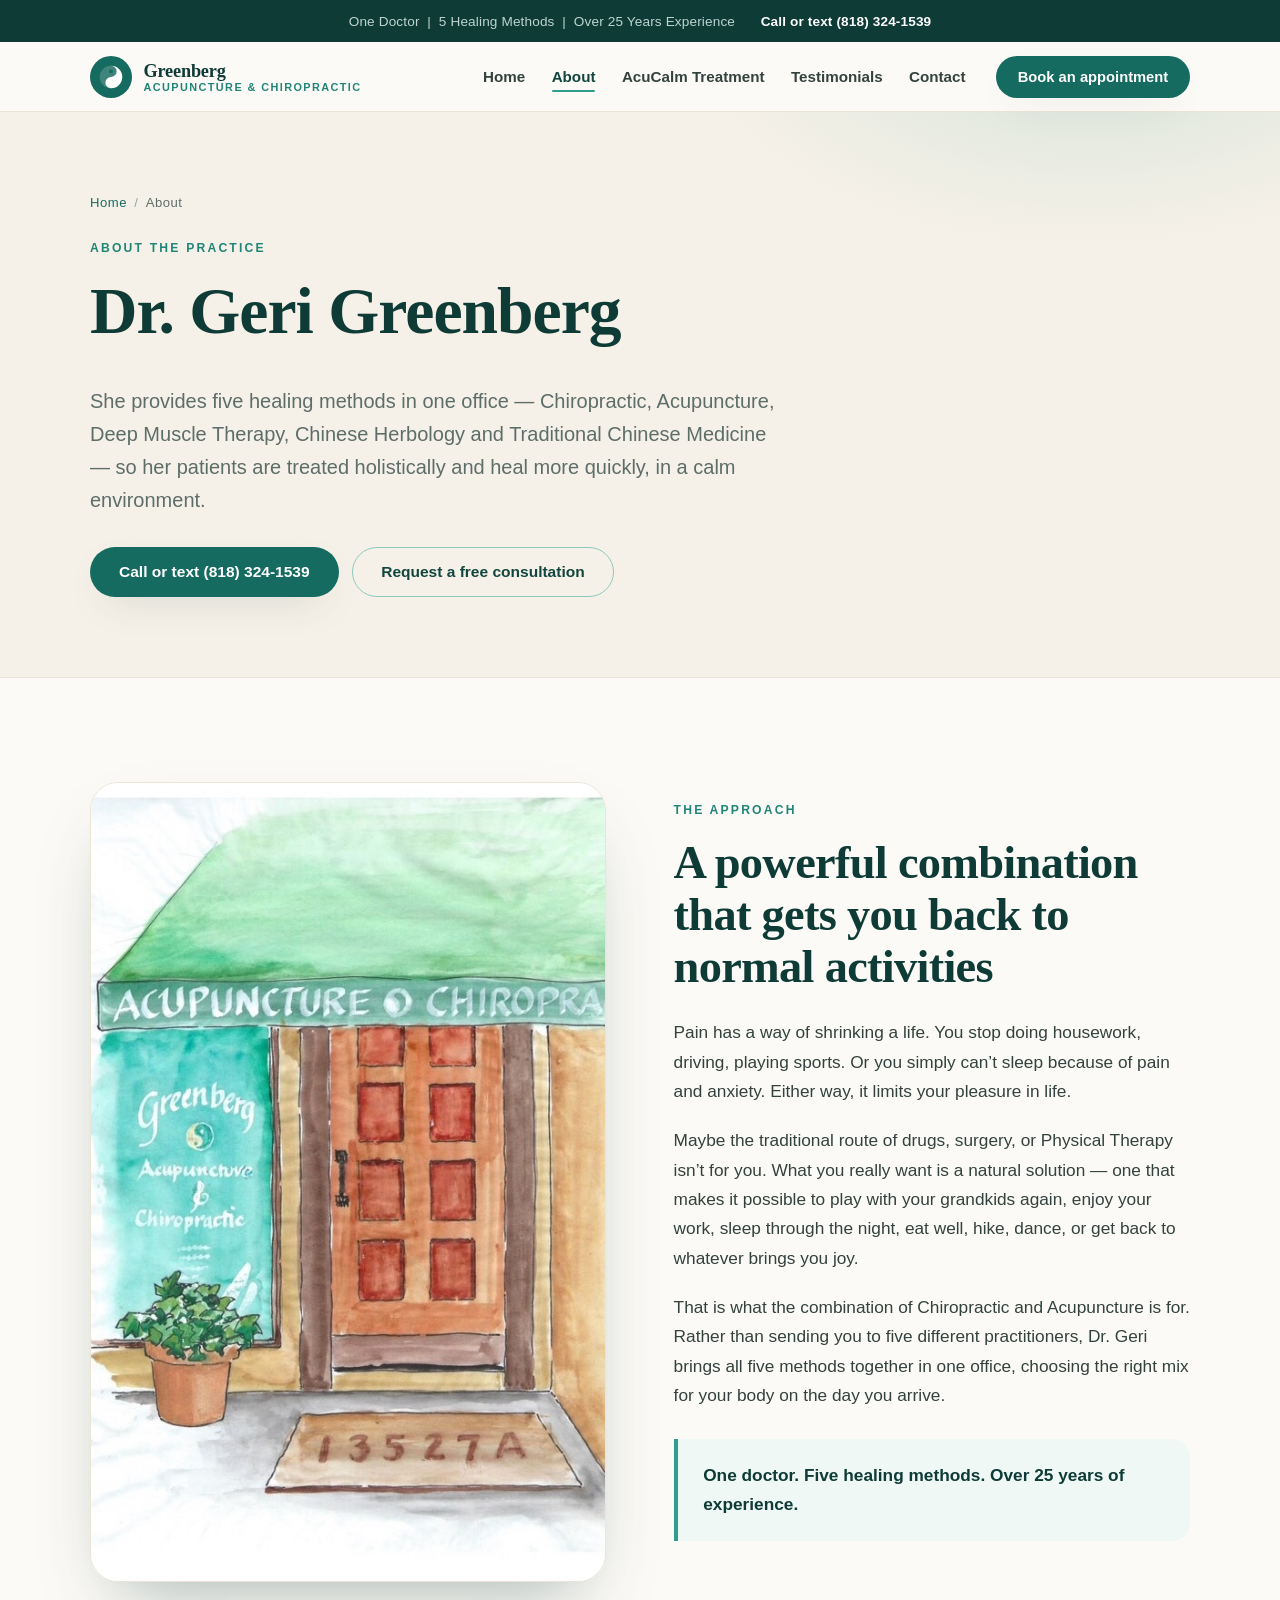
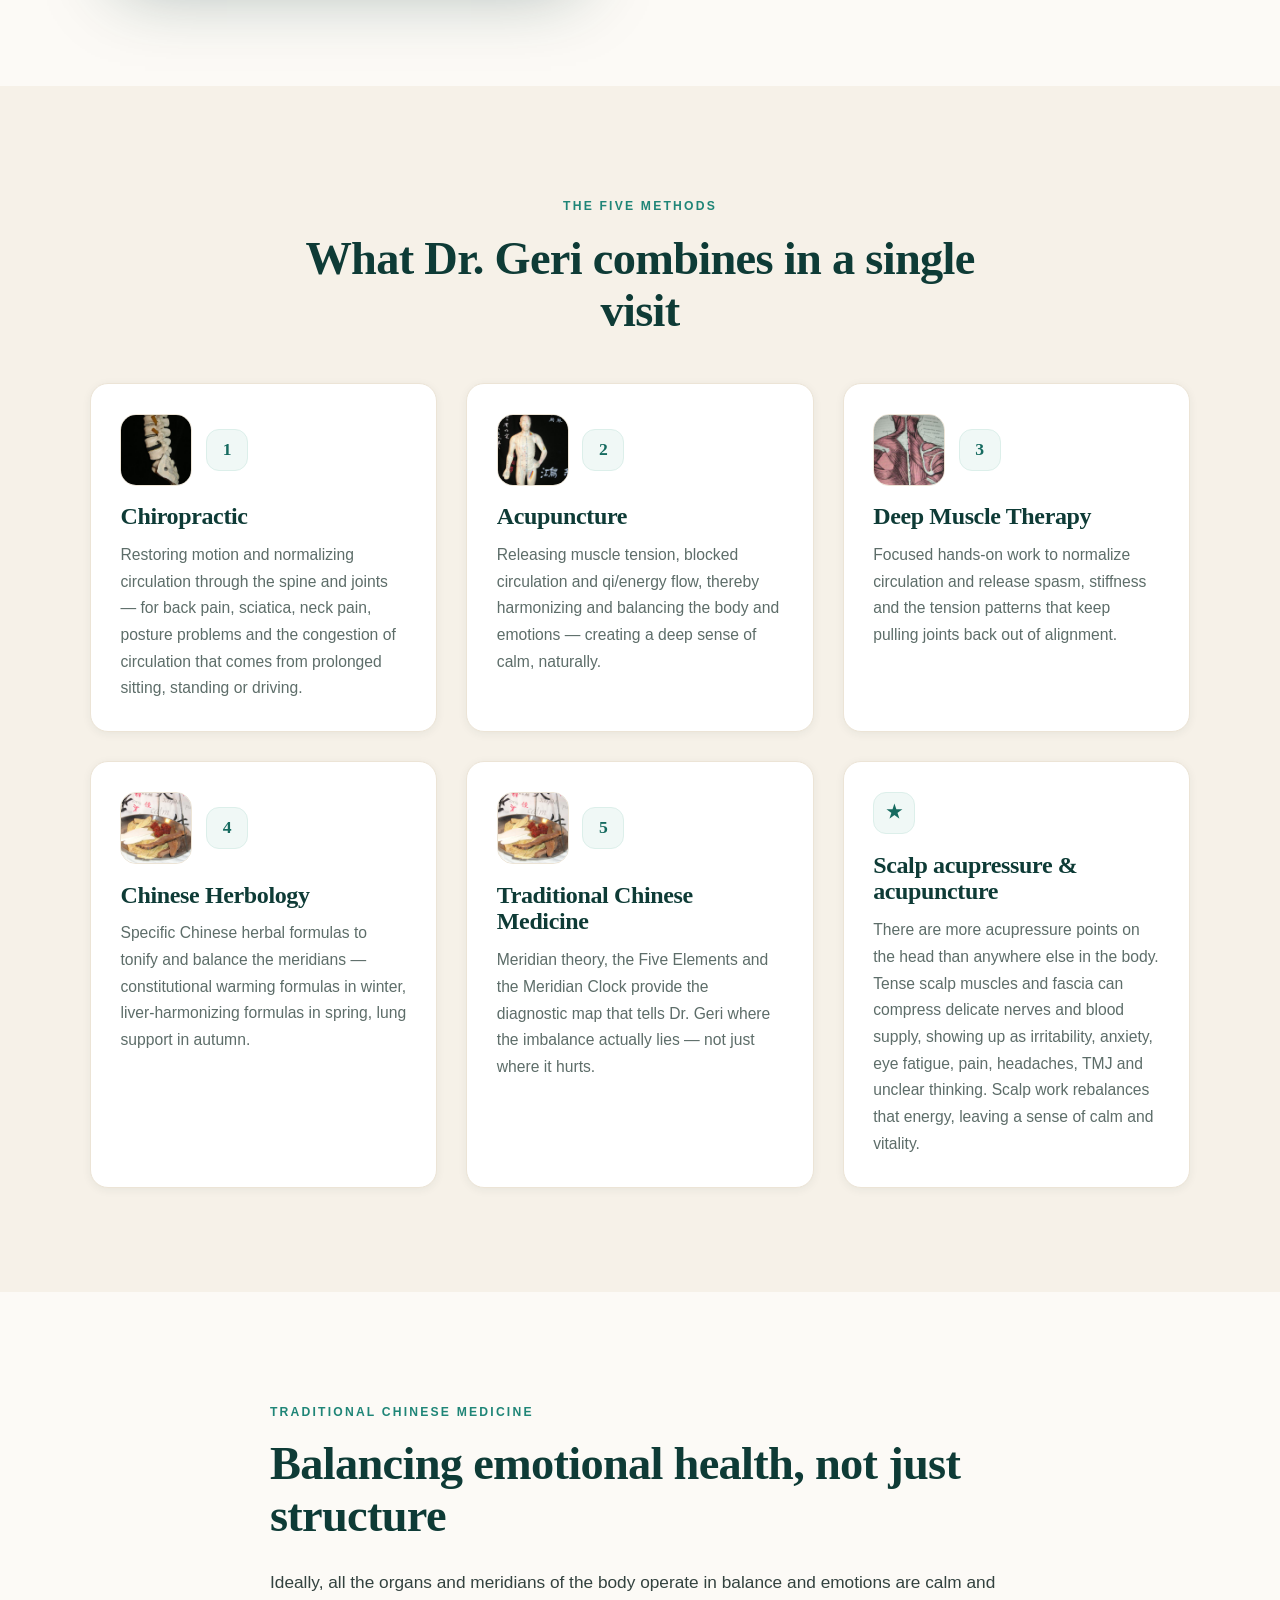
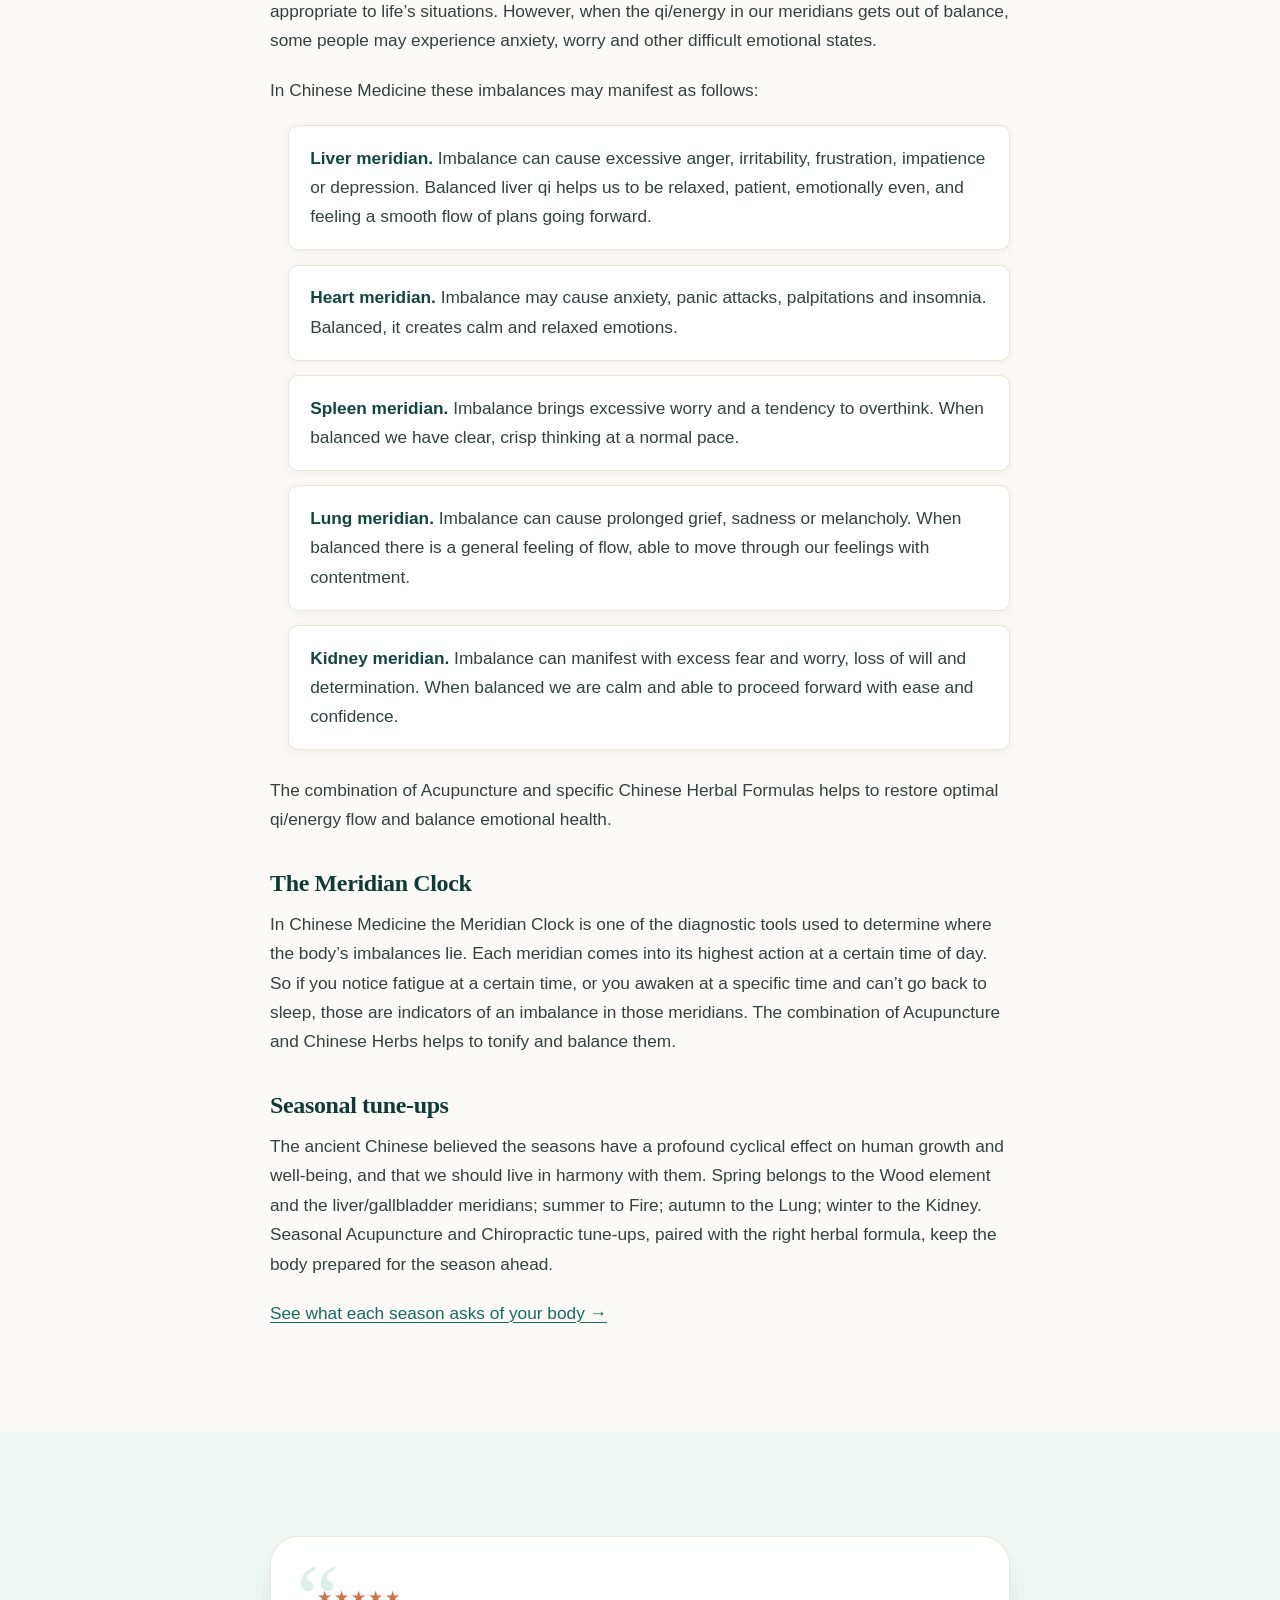
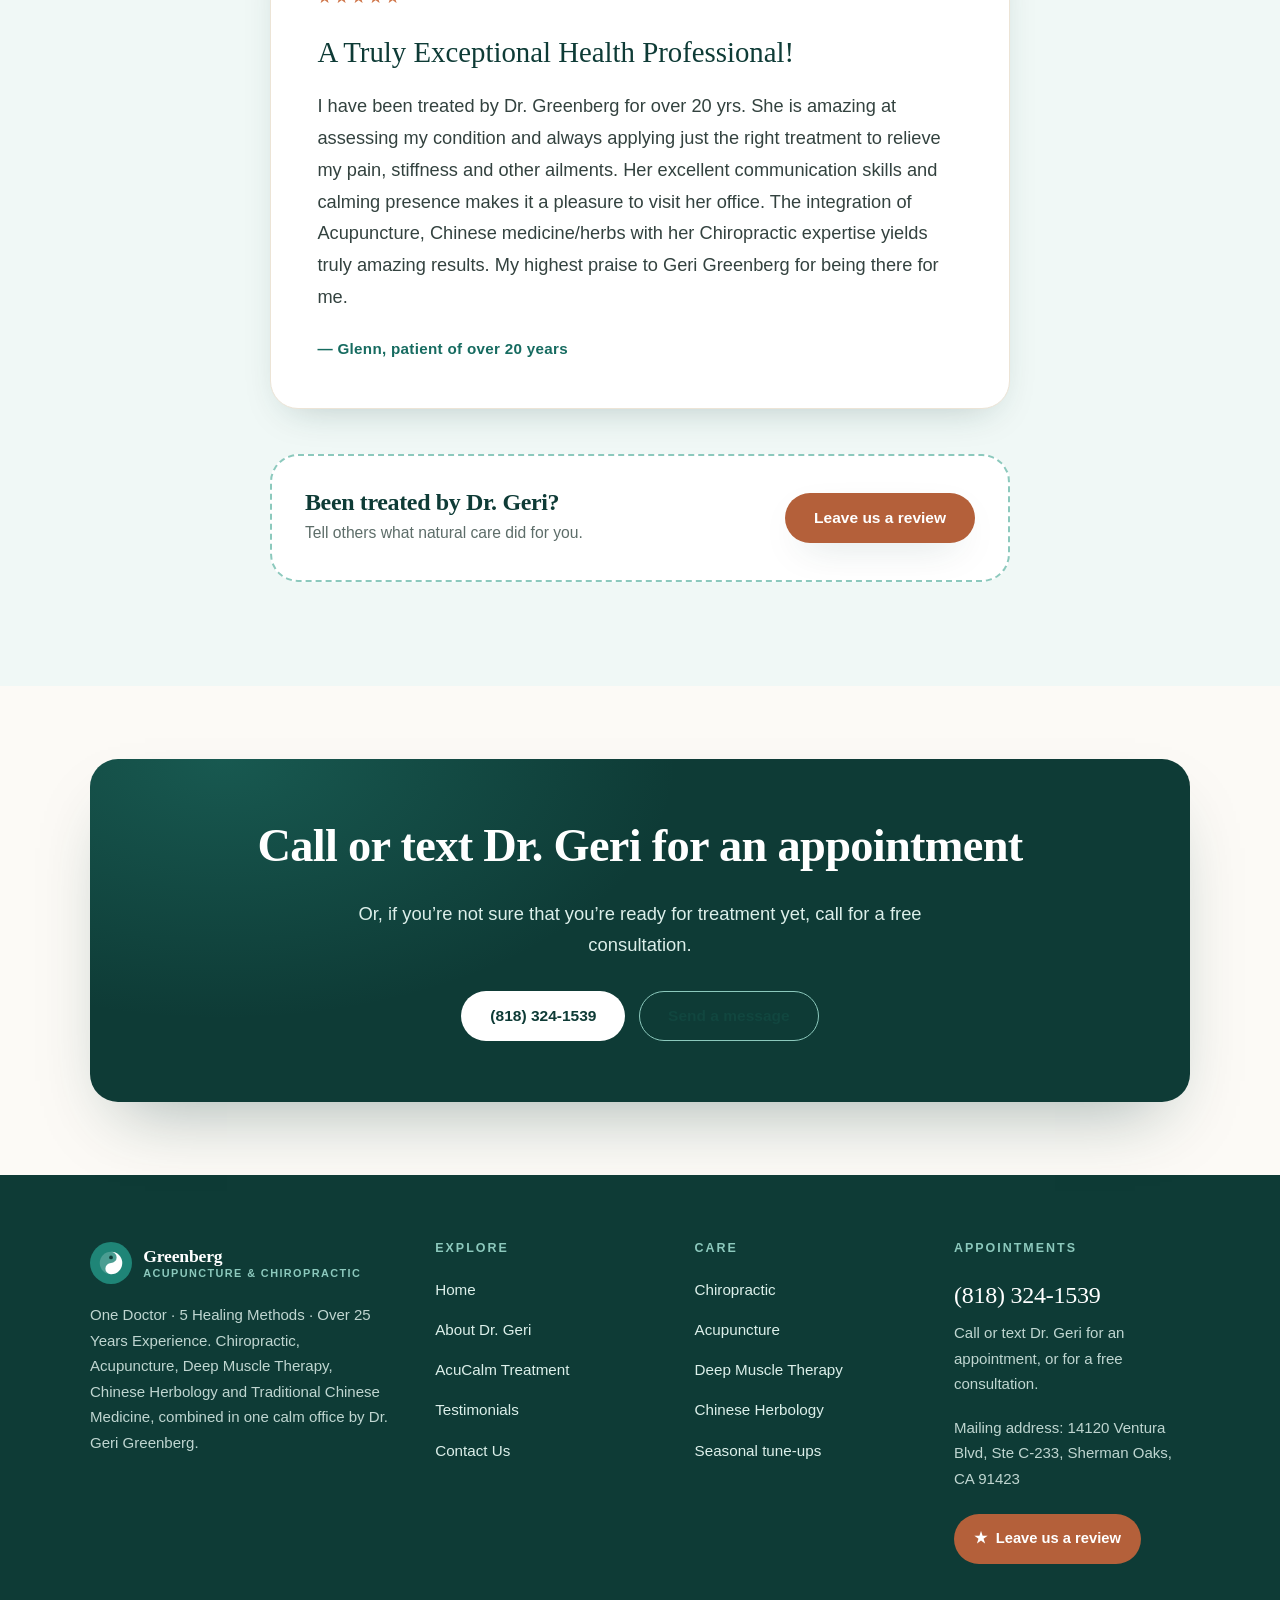
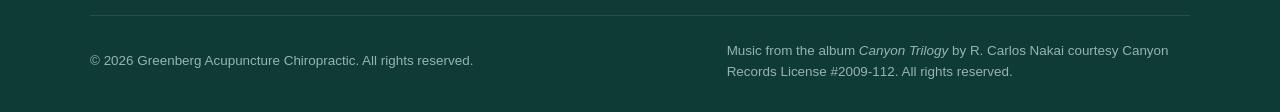
==== about/index.html @ 6208498f "edit: Make only these four changes. Leave everything else exactly as it is. 1  Co-Authored-By: Claud" ====
<!DOCTYPE html>
<html lang="en">
<head>
<meta charset="utf-8">
<meta name="viewport" content="width=device-width, initial-scale=1">
<title>About Dr. Geri Greenberg | Greenberg Acupuncture Chiropractic</title>
<meta name="description" content="Meet Dr. Geri Greenberg — over 25 years combining Chiropractic, Acupuncture, Deep Muscle Therapy, Chinese Herbology and Traditional Chinese Medicine in one calm office.">
<meta name="author" content="Greenberg Acupuncture Chiropractic">
<meta name="theme-color" content="#0e3b36">
<link rel="canonical" href="/about/">
<meta property="og:type" content="profile">
<meta property="og:site_name" content="Greenberg Acupuncture Chiropractic">
<meta property="og:title" content="About Dr. Geri Greenberg">
<meta property="og:description" content="One doctor, five healing methods, over 25 years of experience treating patients holistically.">
<meta property="og:image" content="/images/source/02-image3.jpg">
<meta property="og:url" content="/about/">
<meta name="twitter:card" content="summary_large_image">
<link rel="icon" href="/favicon.svg" type="image/svg+xml">
<link rel="apple-touch-icon" href="/favicon.svg">
<link rel="stylesheet" href="/assets/css/styles.css">
</head>
<body>
<a class="skip-link" href="#main">Skip to main content</a>

<div class="topbar">
  <div class="wrap">
    <span>One Doctor &nbsp;|&nbsp; 5 Healing Methods &nbsp;|&nbsp; Over 25 Years Experience</span>
    <a href="tel:+18183241539">Call or text (818) 324-1539</a>
  </div>
</div>

<header class="site-header">
  <div class="wrap header-inner">
    <a class="brand" href="/">
      <span class="brand__mark" aria-hidden="true">
        <svg viewBox="0 0 64 64" fill="none"><circle cx="32" cy="32" r="30" fill="currentColor" opacity=".18"/><path d="M32 2a30 30 0 0 1 0 60 15 15 0 0 1 0-30 15 15 0 0 0 0-30z" fill="currentColor"/><circle cx="32" cy="17" r="5" fill="#166b60"/><circle cx="32" cy="47" r="5" fill="currentColor"/></svg>
      </span>
      <span class="brand__text">
        <span class="brand__name">Greenberg</span>
        <span class="brand__tag">Acupuncture &amp; Chiropractic</span>
      </span>
    </a>

    <button class="nav-toggle" type="button" aria-expanded="false" aria-controls="site-nav" aria-label="Toggle navigation menu">
      <span></span>
    </button>

    <nav class="nav" id="site-nav" aria-label="Main">
      <ul class="nav__list">
        <li><a href="/">Home</a></li>
        <li><a href="/about/" aria-current="page">About</a></li>
        <li><a href="/acucalm/">AcuCalm Treatment</a></li>
        <li><a href="/testimonials/">Testimonials</a></li>
        <li><a href="/contact/">Contact</a></li>
      </ul>
      <a class="btn btn--primary nav__cta" href="/contact/">Book an appointment</a>
    </nav>
  </div>
</header>

<main id="main">

  <section class="page-head">
    <div class="wrap">
      <p class="breadcrumb"><a href="/">Home</a><span>/</span>About</p>
      <span class="eyebrow">About the practice</span>
      <h1>Dr. Geri Greenberg</h1>
      <p class="lede">
        She provides five healing methods in one office &mdash; Chiropractic, Acupuncture, Deep Muscle
        Therapy, Chinese Herbology and Traditional Chinese Medicine &mdash; so her patients are treated
        holistically and heal more quickly, in a calm environment.
      </p>
      <div class="btn-row">
        <a class="btn btn--primary" href="tel:+18183241539">Call or text (818) 324-1539</a>
        <a class="btn btn--ghost" href="/contact/">Request a free consultation</a>
      </div>
    </div>
  </section>

  <section class="section">
    <div class="wrap">
      <div class="split">
        <div class="split__media reveal">
          <img src="/images/source/02-image3.jpg"
               alt="Illustration of the Greenberg Acupuncture &amp; Chiropractic office entrance, with its teal sign and front door"
               width="640" height="800" loading="lazy">
        </div>
        <div class="split__content reveal prose">
          <span class="eyebrow">The approach</span>
          <h2>A powerful combination that gets you back to normal activities</h2>
          <p>
            Pain has a way of shrinking a life. You stop doing housework, driving, playing sports.
            Or you simply can&rsquo;t sleep because of pain and anxiety. Either way, it limits your
            pleasure in life.
          </p>
          <p>
            Maybe the traditional route of drugs, surgery, or Physical Therapy isn&rsquo;t for you.
            What you really want is a natural solution &mdash; one that makes it possible to play with
            your grandkids again, enjoy your work, sleep through the night, eat well, hike, dance,
            or get back to whatever brings you joy.
          </p>
          <p>
            That is what the combination of Chiropractic and Acupuncture is for. Rather than sending
            you to five different practitioners, Dr. Geri brings all five methods together in one
            office, choosing the right mix for your body on the day you arrive.
          </p>
          <div class="note-box">
            <p class="mb-0">
              <strong>One doctor. Five healing methods. Over 25 years of experience.</strong>
            </p>
          </div>
        </div>
      </div>
    </div>
  </section>

  <section class="section section--sand">
    <div class="wrap">
      <div class="section-head section-head--center">
        <span class="eyebrow">The five methods</span>
        <h2>What Dr. Geri combines in a single visit</h2>
      </div>

      <div class="grid grid--3">
        <article class="card reveal">
          <div class="card__top">
            <img class="card__thumb" src="/images/source/treatment-chiropractic.jpg"
                 alt="Model of the lumbar spine showing vertebrae and discs, used in Dr. Geri&rsquo;s chiropractic care"
                 width="320" height="320" loading="lazy">
            <span class="card__num" aria-hidden="true">1</span>
          </div>
          <h3>Chiropractic</h3>
          <p>
            Restoring motion and normalizing circulation through the spine and joints &mdash; for back
            pain, sciatica, neck pain, posture problems and the congestion of circulation that comes
            from prolonged sitting, standing or driving.
          </p>
        </article>
        <article class="card reveal">
          <div class="card__top">
            <img class="card__thumb" src="/images/source/treatment-acupuncture.jpg"
                 alt="Acupuncture model marked with meridian lines and acupuncture points"
                 width="320" height="320" loading="lazy">
            <span class="card__num" aria-hidden="true">2</span>
          </div>
          <h3>Acupuncture</h3>
          <p>
            Releasing muscle tension, blocked circulation and qi/energy flow, thereby harmonizing and
            balancing the body and emotions &mdash; creating a deep sense of calm, naturally.
          </p>
        </article>
        <article class="card reveal">
          <div class="card__top">
            <img class="card__thumb" src="/images/source/treatment-deep-muscle-therapy.jpg"
                 alt="Anatomical chart of the trapezius and upper back muscles worked on in acupressure and deep muscle therapy"
                 width="320" height="320" loading="lazy">
            <span class="card__num" aria-hidden="true">3</span>
          </div>
          <h3>Deep Muscle Therapy</h3>
          <p>
            Focused hands-on work to normalize circulation and release spasm, stiffness and the
            tension patterns that keep pulling joints back out of alignment.
          </p>
        </article>
        <article class="card reveal">
          <div class="card__top">
            <img class="card__thumb" src="/images/source/treatment-chinese-medicine-herbology.jpg"
                 alt="Dried Chinese herbs and berries weighed on a brass scale pan for a herbal formula"
                 width="320" height="320" loading="lazy">
            <span class="card__num" aria-hidden="true">4</span>
          </div>
          <h3>Chinese Herbology</h3>
          <p>
            Specific Chinese herbal formulas to tonify and balance the meridians &mdash; constitutional
            warming formulas in winter, liver-harmonizing formulas in spring, lung support in autumn.
          </p>
        </article>
        <article class="card reveal">
          <div class="card__top">
            <img class="card__thumb" src="/images/source/treatment-chinese-medicine-herbology.jpg"
                 alt="Dried Chinese herbs and berries on a brass scale pan, used in Traditional Chinese Medicine"
                 width="320" height="320" loading="lazy">
            <span class="card__num" aria-hidden="true">5</span>
          </div>
          <h3>Traditional Chinese Medicine</h3>
          <p>
            Meridian theory, the Five Elements and the Meridian Clock provide the diagnostic map
            that tells Dr. Geri where the imbalance actually lies &mdash; not just where it hurts.
          </p>
        </article>
        <article class="card reveal">
          <span class="card__num" aria-hidden="true">&#9733;</span>
          <h3>Scalp acupressure &amp; acupuncture</h3>
          <p>
            There are more acupressure points on the head than anywhere else in the body. Tense scalp
            muscles and fascia can compress delicate nerves and blood supply, showing up as
            irritability, anxiety, eye fatigue, pain, headaches, TMJ and unclear thinking. Scalp work
            rebalances that energy, leaving a sense of calm and vitality.
          </p>
        </article>
      </div>
    </div>
  </section>

  <section class="section">
    <div class="wrap wrap--narrow prose">
      <span class="eyebrow">Traditional Chinese Medicine</span>
      <h2>Balancing emotional health, not just structure</h2>
      <p>
        Ideally, all the organs and meridians of the body operate in balance and emotions are calm and
        appropriate to life&rsquo;s situations. However, when the qi/energy in our meridians gets out of
        balance, some people may experience anxiety, worry and other difficult emotional states.
      </p>
      <p>In Chinese Medicine these imbalances may manifest as follows:</p>

      <ul class="meridian-list reveal">
        <li>
          <b>Liver meridian.</b> Imbalance can cause excessive anger, irritability, frustration,
          impatience or depression. Balanced liver qi helps us to be relaxed, patient, emotionally
          even, and feeling a smooth flow of plans going forward.
        </li>
        <li>
          <b>Heart meridian.</b> Imbalance may cause anxiety, panic attacks, palpitations and
          insomnia. Balanced, it creates calm and relaxed emotions.
        </li>
        <li>
          <b>Spleen meridian.</b> Imbalance brings excessive worry and a tendency to overthink.
          When balanced we have clear, crisp thinking at a normal pace.
        </li>
        <li>
          <b>Lung meridian.</b> Imbalance can cause prolonged grief, sadness or melancholy.
          When balanced there is a general feeling of flow, able to move through our feelings
          with contentment.
        </li>
        <li>
          <b>Kidney meridian.</b> Imbalance can manifest with excess fear and worry, loss of will and
          determination. When balanced we are calm and able to proceed forward with ease and confidence.
        </li>
      </ul>

      <p style="margin-top:1.6rem;">
        The combination of Acupuncture and specific Chinese Herbal Formulas helps to restore optimal
        qi/energy flow and balance emotional health.
      </p>

      <h3>The Meridian Clock</h3>
      <p>
        In Chinese Medicine the Meridian Clock is one of the diagnostic tools used to determine where
        the body&rsquo;s imbalances lie. Each meridian comes into its highest action at a certain time
        of day. So if you notice fatigue at a certain time, or you awaken at a specific time and
        can&rsquo;t go back to sleep, those are indicators of an imbalance in those meridians. The
        combination of Acupuncture and Chinese Herbs helps to tonify and balance them.
      </p>

      <h3>Seasonal tune-ups</h3>
      <p>
        The ancient Chinese believed the seasons have a profound cyclical effect on human growth and
        well-being, and that we should live in harmony with them. Spring belongs to the Wood element
        and the liver/gallbladder meridians; summer to Fire; autumn to the Lung; winter to the Kidney.
        Seasonal Acupuncture and Chiropractic tune-ups, paired with the right herbal formula, keep the
        body prepared for the season ahead.
      </p>
      <p>
        <a href="/#seasonal">See what each season asks of your body &rarr;</a>
      </p>
    </div>
  </section>

  <section class="section section--mint">
    <div class="wrap wrap--narrow">
      <figure class="quote reveal" style="margin:0;">
        <div class="quote__stars" aria-label="Five star review">★★★★★</div>
        <p class="quote__title">A Truly Exceptional Health Professional!</p>
        <blockquote class="quote__body" style="margin:0;border:0;padding:0;">
          <p>
            I have been treated by Dr. Greenberg for over 20 yrs. She is amazing at assessing my
            condition and always applying just the right treatment to relieve my pain, stiffness and
            other ailments. Her excellent communication skills and calming presence makes it a pleasure
            to visit her office. The integration of Acupuncture, Chinese medicine/herbs with her
            Chiropractic expertise yields truly amazing results. My highest praise to Geri Greenberg
            for being there for me.
          </p>
        </blockquote>
        <figcaption class="quote__cite">&mdash; Glenn, patient of over 20 years</figcaption>
      </figure>

      <div class="review-callout reveal">
        <div>
          <h3>Been treated by Dr. Geri?</h3>
          <p>Tell others what natural care did for you.</p>
        </div>
        <a class="btn btn--clay" href="/review">Leave us a review</a>
      </div>
    </div>
  </section>

  <section class="section section--tight">
    <div class="wrap">
      <div class="cta-band reveal">
        <h2>Call or text Dr. Geri for an appointment</h2>
        <p>
          Or, if you&rsquo;re not sure that you&rsquo;re ready for treatment yet, call for a
          free consultation.
        </p>
        <div class="btn-row btn-row--center">
          <a class="btn btn--light" href="tel:+18183241539">(818) 324-1539</a>
          <a class="btn btn--ghost" href="/contact/">Send a message</a>
        </div>
      </div>
    </div>
  </section>

</main>

<footer class="site-footer">
  <div class="wrap">
    <div class="footer-grid">
      <div>
        <a class="footer-brand" href="/">
          <span class="brand__mark" aria-hidden="true">
            <svg viewBox="0 0 64 64" fill="none"><circle cx="32" cy="32" r="30" fill="currentColor" opacity=".2"/><path d="M32 2a30 30 0 0 1 0 60 15 15 0 0 1 0-30 15 15 0 0 0 0-30z" fill="currentColor"/><circle cx="32" cy="17" r="5" fill="#0e3b36"/><circle cx="32" cy="47" r="5" fill="currentColor"/></svg>
          </span>
          <span class="brand__text">
            <span class="brand__name">Greenberg</span>
            <span class="brand__tag">Acupuncture &amp; Chiropractic</span>
          </span>
        </a>
        <p>
          One Doctor &middot; 5 Healing Methods &middot; Over 25 Years Experience. Chiropractic,
          Acupuncture, Deep Muscle Therapy, Chinese Herbology and Traditional Chinese Medicine,
          combined in one calm office by Dr. Geri Greenberg.
        </p>
      </div>

      <div>
        <h4>Explore</h4>
        <ul>
          <li><a href="/">Home</a></li>
          <li><a href="/about/">About Dr. Geri</a></li>
          <li><a href="/acucalm/">AcuCalm Treatment</a></li>
          <li><a href="/testimonials/">Testimonials</a></li>
          <li><a href="/contact/">Contact Us</a></li>
        </ul>
      </div>

      <div>
        <h4>Care</h4>
        <ul>
          <li><a href="/#services">Chiropractic</a></li>
          <li><a href="/#services">Acupuncture</a></li>
          <li><a href="/#services">Deep Muscle Therapy</a></li>
          <li><a href="/#services">Chinese Herbology</a></li>
          <li><a href="/#seasonal">Seasonal tune-ups</a></li>
        </ul>
      </div>

      <div>
        <h4>Appointments</h4>
        <a class="footer-phone" href="tel:+18183241539">(818) 324-1539</a>
        <p style="margin-bottom:1.1rem;">Call or text Dr. Geri for an appointment, or for a free consultation.</p>
        <p style="margin-bottom:1.1rem;">Mailing address: 14120 Ventura Blvd, Ste C-233, Sherman Oaks, CA 91423</p>
        <a class="footer-review" href="/review">
          <span aria-hidden="true">★</span> Leave us a review
        </a>
      </div>
    </div>

    <div class="footer-bottom">
      <p>&copy; <span data-year>2026</span> Greenberg Acupuncture Chiropractic. All rights reserved.</p>
      <p class="footer-credit">
        Music from the album <em>Canyon Trilogy</em> by R. Carlos Nakai courtesy Canyon Records
        License #2009-112. All rights reserved.
      </p>
    </div>
  </div>
</footer>

<script src="/assets/js/main.js" defer></script>
<script src="https://vision.leadrai.com/widget/loader.js" data-lv-widget data-kind="chatbot" data-widget="5cbfffac-97bb-4769-b010-7d2a592ea001" async></script>
<script src="https://vision.leadrai.com/widget/loader.js" data-lv-widget data-kind="voice" data-widget="979eb343-d17d-45ad-994c-a1e0a3f30cf5" async></script>
<script defer src="https://static.cloudflareinsights.com/beacon.min.js" data-cf-beacon='{"token": "0a932598fc5b4cc9baf156d875620bd1"}'></script>
<script defer data-lv-track src="https://vision.leadrai.com/api/forms/b78ef18f1285d5ef5211ee31410e65e0/t.js"></script>
</body>
</html>
---- assets/css/styles.css ----
/* =========================================================
   Greenberg Acupuncture Chiropractic
   Design system — jade, sand, ink
   ========================================================= */

:root {
  --jade-900: #0e3b36;
  --jade-800: #11463f;
  --jade-700: #166b60;
  --jade-600: #1f8577;
  --jade-500: #2f9e8d;
  --jade-300: #8cc9bd;
  --jade-100: #dcefea;
  --jade-050: #f0f8f6;

  --clay-600: #b4603a;
  --clay-500: #cf7549;
  --clay-100: #f7e5da;

  --sand-050: #fcfaf6;
  --sand-100: #f6f1e8;
  --sand-200: #ece4d6;

  --ink-900: #16211f;
  --ink-700: #33423f;
  --ink-500: #5d6d69;
  --ink-300: #93a39f;

  --white: #ffffff;

  --radius-sm: 10px;
  --radius: 18px;
  --radius-lg: 28px;
  --radius-pill: 999px;

  --shadow-sm: 0 2px 10px rgba(14, 59, 54, .06);
  --shadow: 0 14px 40px -18px rgba(14, 59, 54, .28);
  --shadow-lg: 0 34px 70px -30px rgba(14, 59, 54, .38);

  --maxw: 1180px;
  --gutter: clamp(1.1rem, 4vw, 2.5rem);

  --font-display: "Iowan Old Style", "Palatino Linotype", Palatino, "Book Antiqua", Georgia, "Times New Roman", serif;
  --font-body: -apple-system, BlinkMacSystemFont, "Segoe UI", Roboto, "Helvetica Neue", Arial, "Noto Sans", sans-serif;
}

/* ---------------- Base ---------------- */

*,
*::before,
*::after { box-sizing: border-box; }

html {
  scroll-behavior: smooth;
  scroll-padding-top: 90px;
  -webkit-text-size-adjust: 100%;
}

body {
  margin: 0;
  font-family: var(--font-body);
  font-size: clamp(1rem, .97rem + .18vw, 1.08rem);
  line-height: 1.7;
  color: var(--ink-700);
  background: var(--sand-050);
  -webkit-font-smoothing: antialiased;
}

h1, h2, h3, h4 {
  font-family: var(--font-display);
  color: var(--jade-900);
  line-height: 1.12;
  letter-spacing: -.015em;
  margin: 0 0 .55em;
  font-weight: 600;
}

h1 { font-size: clamp(2.3rem, 1.5rem + 3.6vw, 4.1rem); }
h2 { font-size: clamp(1.85rem, 1.3rem + 2.2vw, 2.9rem); }
h3 { font-size: clamp(1.2rem, 1.06rem + .6vw, 1.5rem); }
h4 { font-size: 1.07rem; }

p { margin: 0 0 1.15em; }
p:last-child { margin-bottom: 0; }

a { color: var(--jade-700); text-decoration-thickness: 1px; text-underline-offset: 3px; }
a:hover { color: var(--jade-600); }

img { max-width: 100%; display: block; }

ul, ol { margin: 0 0 1.15em; padding-left: 1.2em; }
li { margin-bottom: .45em; }

strong { color: var(--jade-900); font-weight: 650; }

hr {
  border: 0;
  border-top: 1px solid var(--sand-200);
  margin: 2.5rem 0;
}

:focus-visible {
  outline: 3px solid var(--jade-500);
  outline-offset: 3px;
  border-radius: 4px;
}

.skip-link {
  position: absolute;
  left: -9999px;
  top: 0;
  background: var(--jade-900);
  color: var(--white);
  padding: .8rem 1.2rem;
  z-index: 200;
  border-radius: 0 0 var(--radius-sm) 0;
}
.skip-link:focus { left: 0; color: var(--white); }

/* ---------------- Layout helpers ---------------- */

.wrap {
  width: 100%;
  max-width: var(--maxw);
  margin-inline: auto;
  padding-inline: var(--gutter);
}

.wrap--narrow { max-width: 820px; }

section { position: relative; }

.section {
  padding-block: clamp(3.4rem, 2rem + 6vw, 6.5rem);
}

.section--tight { padding-block: clamp(2.6rem, 1.6rem + 4vw, 4.6rem); }

.section--sand { background: var(--sand-100); }
.section--mint { background: var(--jade-050); }
.section--dark {
  background: var(--jade-900);
  color: var(--jade-100);
}
.section--dark h2,
.section--dark h3 { color: var(--white); }
.section--dark a { color: var(--jade-300); }

.section-head {
  max-width: 680px;
  margin-bottom: clamp(2rem, 1.3rem + 2vw, 3.2rem);
}
.section-head--center {
  margin-inline: auto;
  text-align: center;
}

.eyebrow {
  display: inline-block;
  font-family: var(--font-body);
  font-size: .76rem;
  font-weight: 700;
  letter-spacing: .18em;
  text-transform: uppercase;
  color: var(--jade-600);
  margin-bottom: 1rem;
}
.section--dark .eyebrow { color: var(--jade-300); }

.lede {
  font-size: clamp(1.07rem, 1rem + .4vw, 1.25rem);
  color: var(--ink-500);
  line-height: 1.65;
}
.section--dark .lede { color: var(--jade-100); opacity: .9; }

/* ---------------- Buttons ---------------- */

.btn {
  display: inline-flex;
  align-items: center;
  justify-content: center;
  gap: .55rem;
  font-family: var(--font-body);
  font-size: .97rem;
  font-weight: 650;
  line-height: 1;
  padding: 1.02rem 1.75rem;
  border-radius: var(--radius-pill);
  border: 1.5px solid transparent;
  text-decoration: none;
  cursor: pointer;
  transition: transform .18s ease, box-shadow .18s ease, background-color .18s ease, color .18s ease, border-color .18s ease;
}
.btn:hover { transform: translateY(-2px); }
.btn:active { transform: translateY(0); }

.btn--primary {
  background: var(--jade-700);
  color: var(--white);
  box-shadow: var(--shadow);
}
.btn--primary:hover { background: var(--jade-600); color: var(--white); }

.btn--clay {
  background: var(--clay-600);
  color: var(--white);
  box-shadow: var(--shadow);
}
.btn--clay:hover { background: var(--clay-500); color: var(--white); }

.btn--ghost {
  background: transparent;
  border-color: var(--jade-300);
  color: var(--jade-800);
}
.btn--ghost:hover { background: var(--jade-050); border-color: var(--jade-600); color: var(--jade-800); }

.section--dark .btn--ghost {
  border-color: rgba(255, 255, 255, .38);
  color: var(--white);
}
.section--dark .btn--ghost:hover { background: rgba(255, 255, 255, .1); color: var(--white); }

.btn--light { background: var(--white); color: var(--jade-900); }
.btn--light:hover { background: var(--jade-050); color: var(--jade-900); }

.btn--block { width: 100%; }

.btn-row {
  display: flex;
  flex-wrap: wrap;
  gap: .85rem;
  margin-top: 1.9rem;
}
.btn-row--center { justify-content: center; }

/* ---------------- Header / nav ---------------- */

.topbar {
  background: var(--jade-900);
  color: var(--jade-100);
  font-size: .85rem;
  letter-spacing: .01em;
}
.topbar .wrap {
  display: flex;
  flex-wrap: wrap;
  align-items: center;
  justify-content: center;
  gap: .4rem 1.6rem;
  padding-block: .6rem;
  text-align: center;
}
.topbar a {
  color: var(--white);
  font-weight: 600;
  text-decoration: none;
}
.topbar a:hover { color: var(--jade-300); text-decoration: underline; }
.topbar span { opacity: .85; }

.site-header {
  position: sticky;
  top: 0;
  z-index: 100;
  background: rgba(252, 250, 246, .92);
  backdrop-filter: saturate(160%) blur(12px);
  border-bottom: 1px solid var(--sand-200);
}

.header-inner {
  display: flex;
  align-items: center;
  justify-content: space-between;
  gap: 1.5rem;
  padding-block: .85rem;
}

.brand {
  display: inline-flex;
  align-items: center;
  gap: .72rem;
  text-decoration: none;
  color: var(--jade-900);
}
.brand__mark {
  width: 42px;
  height: 42px;
  flex: none;
  border-radius: 50%;
  background: var(--jade-700);
  color: var(--white);
  display: grid;
  place-items: center;
}
.brand__mark svg { width: 24px; height: 24px; display: block; }
.brand__text { display: flex; flex-direction: column; line-height: 1.12; }
.brand__name {
  font-family: var(--font-display);
  font-size: 1.14rem;
  font-weight: 650;
  letter-spacing: -.01em;
}
.brand__tag {
  font-size: .68rem;
  letter-spacing: .13em;
  text-transform: uppercase;
  color: var(--jade-600);
  font-weight: 600;
}

.nav { display: flex; align-items: center; gap: 1.9rem; }

.nav__list {
  display: flex;
  align-items: center;
  gap: 1.65rem;
  list-style: none;
  margin: 0;
  padding: 0;
}
.nav__list li { margin: 0; }
.nav__list a {
  position: relative;
  font-size: .95rem;
  font-weight: 550;
  color: var(--ink-700);
  text-decoration: none;
  padding-block: .3rem;
}
.nav__list a:hover { color: var(--jade-700); }
.nav__list a[aria-current="page"] { color: var(--jade-800); font-weight: 650; }
.nav__list a[aria-current="page"]::after {
  content: "";
  position: absolute;
  left: 0;
  right: 0;
  bottom: -2px;
  height: 2px;
  border-radius: 2px;
  background: var(--jade-500);
}

.nav__cta { white-space: nowrap; padding: .78rem 1.3rem; font-size: .92rem; }

.nav-toggle {
  display: none;
  width: 46px;
  height: 46px;
  border: 1.5px solid var(--sand-200);
  background: var(--white);
  border-radius: 12px;
  cursor: pointer;
  padding: 0;
  place-items: center;
}
.nav-toggle span {
  position: relative;
  display: block;
  width: 20px;
  height: 2px;
  background: var(--jade-900);
  border-radius: 2px;
  transition: background .2s ease;
}
.nav-toggle span::before,
.nav-toggle span::after {
  content: "";
  position: absolute;
  left: 0;
  width: 20px;
  height: 2px;
  background: var(--jade-900);
  border-radius: 2px;
  transition: transform .22s ease, top .22s ease;
}
.nav-toggle span::before { top: -6px; }
.nav-toggle span::after { top: 6px; }
.nav-toggle[aria-expanded="true"] span { background: transparent; }
.nav-toggle[aria-expanded="true"] span::before { top: 0; transform: rotate(45deg); }
.nav-toggle[aria-expanded="true"] span::after { top: 0; transform: rotate(-45deg); }

@media (max-width: 920px) {
  .nav-toggle { display: grid; }
  .nav {
    position: absolute;
    top: 100%;
    left: 0;
    right: 0;
    flex-direction: column;
    align-items: stretch;
    gap: 0;
    background: var(--sand-050);
    border-bottom: 1px solid var(--sand-200);
    box-shadow: var(--shadow);
    padding: .6rem var(--gutter) 1.5rem;
    display: none;
  }
  .nav.is-open { display: flex; }
  .nav__list {
    flex-direction: column;
    align-items: stretch;
    gap: 0;
  }
  .nav__list a {
    display: block;
    padding: .95rem .2rem;
    border-bottom: 1px solid var(--sand-200);
    font-size: 1.02rem;
  }
  .nav__list a[aria-current="page"]::after { display: none; }
  .nav__cta { margin-top: 1.1rem; }
}

/* ---------------- Hero ---------------- */

.hero {
  position: relative;
  overflow: hidden;
  background:
    radial-gradient(900px 560px at 88% -10%, rgba(47, 158, 141, .16), transparent 62%),
    radial-gradient(700px 500px at 0% 100%, rgba(207, 117, 73, .1), transparent 60%),
    var(--sand-050);
  padding-block: clamp(3rem, 1.8rem + 6vw, 6rem) clamp(3.4rem, 2rem + 6vw, 6.5rem);
}

.hero__grid {
  display: grid;
  grid-template-columns: 1.08fr .92fr;
  gap: clamp(2rem, 1rem + 4vw, 4.5rem);
  align-items: center;
}

.hero__title { margin-bottom: .4em; }
.hero__title .accent {
  display: block;
  color: var(--jade-600);
  font-style: italic;
}

.hero__pill {
  display: inline-flex;
  align-items: center;
  gap: .6rem;
  background: var(--white);
  border: 1px solid var(--jade-100);
  color: var(--jade-800);
  font-size: .8rem;
  font-weight: 650;
  letter-spacing: .1em;
  text-transform: uppercase;
  padding: .5rem 1rem;
  border-radius: var(--radius-pill);
  box-shadow: var(--shadow-sm);
  margin-bottom: 1.5rem;
}
.hero__pill::before {
  content: "";
  width: 7px;
  height: 7px;
  border-radius: 50%;
  background: var(--jade-500);
}

.hero__lede {
  font-size: clamp(1.08rem, 1rem + .5vw, 1.28rem);
  color: var(--ink-500);
  max-width: 44ch;
}

.hero__methods {
  display: flex;
  flex-wrap: wrap;
  gap: .5rem;
  margin-top: 2.1rem;
  padding: 0;
  list-style: none;
}
.hero__methods li {
  margin: 0;
  font-size: .85rem;
  font-weight: 600;
  color: var(--jade-800);
  background: var(--jade-050);
  border: 1px solid var(--jade-100);
  padding: .45rem .9rem;
  border-radius: var(--radius-pill);
}

.hero__media { position: relative; }
.hero__frame {
  position: relative;
  border-radius: var(--radius-lg);
  overflow: hidden;
  background: var(--white);
  box-shadow: var(--shadow-lg);
  border: 1px solid var(--sand-200);
}
.hero__frame img {
  width: 100%;
  height: auto;
  aspect-ratio: 4 / 5;
  object-fit: cover;
  object-position: center;
}

.hero__badge {
  position: absolute;
  left: -1.1rem;
  bottom: -1.3rem;
  background: var(--jade-900);
  color: var(--white);
  border-radius: var(--radius);
  padding: 1.05rem 1.35rem;
  box-shadow: var(--shadow-lg);
  max-width: 230px;
}
.hero__badge strong {
  display: block;
  color: var(--white);
  font-family: var(--font-display);
  font-size: 1.9rem;
  line-height: 1;
  margin-bottom: .22rem;
}
.hero__badge span {
  font-size: .79rem;
  letter-spacing: .08em;
  text-transform: uppercase;
  color: var(--jade-300);
  font-weight: 600;
}

@media (max-width: 900px) {
  .hero__grid { grid-template-columns: 1fr; }
  .hero__media { max-width: 460px; margin-inline: auto; width: 100%; }
  .hero__badge { left: -.5rem; bottom: -1rem; }
}

/* ---------------- Marquee / trust strip ---------------- */

.strip {
  background: var(--jade-900);
  color: var(--jade-100);
  padding-block: 1.4rem;
}
.strip__list {
  display: grid;
  grid-template-columns: repeat(auto-fit, minmax(190px, 1fr));
  gap: 1rem 2rem;
  list-style: none;
  margin: 0;
  padding: 0;
  text-align: center;
}
.strip__list li {
  margin: 0;
  font-size: .9rem;
  letter-spacing: .04em;
  display: flex;
  align-items: center;
  justify-content: center;
  gap: .55rem;
}
.strip__list strong { color: var(--white); }
.strip__dot {
  width: 6px;
  height: 6px;
  border-radius: 50%;
  background: var(--jade-500);
  flex: none;
}

/* ---------------- Cards / grids ---------------- */

.grid {
  display: grid;
  gap: clamp(1.1rem, .7rem + 1.4vw, 1.85rem);
}
.grid--2 { grid-template-columns: repeat(auto-fit, minmax(300px, 1fr)); }
.grid--3 { grid-template-columns: repeat(auto-fit, minmax(290px, 1fr)); }
.grid--4 { grid-template-columns: repeat(auto-fit, minmax(230px, 1fr)); }

.card {
  background: var(--white);
  border: 1px solid var(--sand-200);
  border-radius: var(--radius);
  padding: clamp(1.5rem, 1.2rem + .8vw, 2.1rem);
  box-shadow: var(--shadow-sm);
  transition: transform .22s ease, box-shadow .22s ease, border-color .22s ease;
  height: 100%;
}
.card:hover {
  transform: translateY(-4px);
  box-shadow: var(--shadow);
  border-color: var(--jade-100);
}

.card__num {
  display: inline-grid;
  place-items: center;
  width: 42px;
  height: 42px;
  border-radius: 13px;
  background: var(--jade-050);
  color: var(--jade-700);
  font-family: var(--font-display);
  font-size: 1.1rem;
  font-weight: 650;
  margin-bottom: 1.1rem;
  border: 1px solid var(--jade-100);
}

.card h3 { margin-bottom: .5em; }
.card p { color: var(--ink-500); font-size: .98rem; }

.card__top {
  display: flex;
  align-items: center;
  gap: .85rem;
  margin-bottom: 1.1rem;
}
.card__top .card__num { margin-bottom: 0; }
.card__thumb {
  flex: none;
  width: 72px;
  height: 72px;
  object-fit: cover;
  border-radius: 16px;
  border: 1px solid var(--sand-200);
  background: var(--sand-200);
  display: block;
}

.card--flush { padding: 0; overflow: hidden; display: flex; flex-direction: column; }
.card--flush .card__body { padding: clamp(1.35rem, 1.1rem + .6vw, 1.8rem); flex: 1; }
.card__img {
  width: 100%;
  height: 210px;
  object-fit: cover;
  background: var(--sand-200);
}

.season-tag {
  display: inline-block;
  font-size: .72rem;
  font-weight: 700;
  letter-spacing: .14em;
  text-transform: uppercase;
  color: var(--clay-600);
  margin-bottom: .6rem;
}

/* Condition chips */
.chips {
  display: grid;
  grid-template-columns: repeat(auto-fit, minmax(255px, 1fr));
  gap: .75rem;
  list-style: none;
  margin: 0;
  padding: 0;
}
.chips li {
  margin: 0;
  display: flex;
  align-items: flex-start;
  gap: .75rem;
  background: var(--white);
  border: 1px solid var(--sand-200);
  border-radius: var(--radius-sm);
  padding: .95rem 1.1rem;
  font-size: .97rem;
  font-weight: 550;
  color: var(--ink-700);
  box-shadow: var(--shadow-sm);
}
.chips li::before {
  content: "";
  flex: none;
  margin-top: .42rem;
  width: 9px;
  height: 9px;
  border-radius: 50%;
  background: var(--jade-500);
  box-shadow: 0 0 0 3px var(--jade-100);
}

/* Split feature */
.split {
  display: grid;
  grid-template-columns: 1fr 1fr;
  gap: clamp(2rem, 1rem + 4vw, 4.2rem);
  align-items: center;
}
.split--reverse .split__media { order: 2; }
.split__media img {
  width: 100%;
  border-radius: var(--radius-lg);
  box-shadow: var(--shadow-lg);
  border: 1px solid var(--sand-200);
  object-fit: cover;
}
@media (max-width: 880px) {
  .split { grid-template-columns: 1fr; }
  .split--reverse .split__media { order: 0; }
}

/* Checklist */
.checklist { list-style: none; padding: 0; margin: 1.4rem 0 0; }
.checklist li {
  position: relative;
  padding-left: 2rem;
  margin-bottom: .8rem;
  font-size: 1rem;
}
.checklist li::before {
  content: "";
  position: absolute;
  left: 0;
  top: .42em;
  width: 18px;
  height: 10px;
  border-left: 2.5px solid var(--jade-500);
  border-bottom: 2.5px solid var(--jade-500);
  transform: rotate(-45deg);
  border-radius: 1px;
}

/* ---------------- Quote / testimonial ---------------- */

.quote {
  position: relative;
  background: var(--white);
  border: 1px solid var(--sand-200);
  border-radius: var(--radius-lg);
  padding: clamp(1.9rem, 1.3rem + 2vw, 3.2rem);
  box-shadow: var(--shadow);
}
.quote::before {
  content: "\201C";
  position: absolute;
  top: clamp(.2rem, -.2rem + 1.4vw, .8rem);
  left: clamp(1.1rem, .8rem + 1vw, 2rem);
  font-family: var(--font-display);
  font-size: 6rem;
  line-height: 1;
  color: var(--jade-100);
  pointer-events: none;
}
.quote__title {
  position: relative;
  font-family: var(--font-display);
  font-size: clamp(1.3rem, 1.1rem + 1vw, 1.8rem);
  color: var(--jade-900);
  margin: 0 0 .8rem;
}
.quote__body {
  position: relative;
  font-size: clamp(1.02rem, .98rem + .3vw, 1.14rem);
  color: var(--ink-700);
  line-height: 1.75;
}
.quote__cite {
  display: block;
  margin-top: 1.4rem;
  font-style: normal;
  font-weight: 650;
  color: var(--jade-700);
  font-size: .95rem;
  letter-spacing: .02em;
}
.quote__stars {
  display: flex;
  gap: .25rem;
  margin-bottom: 1rem;
  color: var(--clay-500);
  font-size: 1.05rem;
  letter-spacing: .12em;
}

/* ---------------- Contact ---------------- */

.contact-grid {
  display: grid;
  grid-template-columns: .85fr 1.15fr;
  gap: clamp(1.6rem, 1rem + 3vw, 3.4rem);
  align-items: start;
}
@media (max-width: 880px) { .contact-grid { grid-template-columns: 1fr; } }

.info-list { list-style: none; margin: 0; padding: 0; }
.info-list li {
  display: flex;
  gap: 1rem;
  padding: 1.15rem 0;
  border-bottom: 1px solid var(--sand-200);
  margin: 0;
}
.info-list li:first-child { padding-top: 0; }
.info-list li:last-child { border-bottom: 0; }
.info-list__icon {
  flex: none;
  width: 42px;
  height: 42px;
  border-radius: 12px;
  background: var(--jade-050);
  border: 1px solid var(--jade-100);
  display: grid;
  place-items: center;
  color: var(--jade-700);
}
.info-list__icon svg { width: 20px; height: 20px; }
.info-list dt,
.info-list__label {
  font-size: .74rem;
  font-weight: 700;
  letter-spacing: .14em;
  text-transform: uppercase;
  color: var(--ink-300);
  margin-bottom: .18rem;
}
.info-list__value {
  font-size: 1.05rem;
  font-weight: 600;
  color: var(--jade-900);
}
.info-list__value a { color: var(--jade-900); text-decoration: none; }
.info-list__value a:hover { color: var(--jade-600); text-decoration: underline; }
.info-list__note { font-size: .9rem; color: var(--ink-500); margin-top: .2rem; }

/* ---------------- Forms ---------------- */

.form-card {
  background: var(--white);
  border: 1px solid var(--sand-200);
  border-radius: var(--radius-lg);
  padding: clamp(1.5rem, 1.1rem + 1.6vw, 2.6rem);
  box-shadow: var(--shadow);
}

.form-grid {
  display: grid;
  grid-template-columns: repeat(auto-fit, minmax(220px, 1fr));
  gap: 1.1rem;
}
.field { display: flex; flex-direction: column; }
.field--full { grid-column: 1 / -1; }

.field label {
  font-size: .85rem;
  font-weight: 650;
  color: var(--jade-900);
  margin-bottom: .42rem;
  letter-spacing: .01em;
}
.field .req { color: var(--clay-600); }

.field input,
.field select,
.field textarea {
  font-family: inherit;
  font-size: 1rem;
  color: var(--ink-900);
  background: var(--sand-050);
  border: 1.5px solid var(--sand-200);
  border-radius: var(--radius-sm);
  padding: .85rem 1rem;
  width: 100%;
  transition: border-color .18s ease, box-shadow .18s ease, background-color .18s ease;
}
.field textarea { min-height: 150px; resize: vertical; }
.field select { appearance: none; background-image: linear-gradient(45deg, transparent 50%, var(--jade-700) 50%), linear-gradient(135deg, var(--jade-700) 50%, transparent 50%); background-position: calc(100% - 20px) calc(50% + 2px), calc(100% - 14px) calc(50% + 2px); background-size: 6px 6px, 6px 6px; background-repeat: no-repeat; padding-right: 2.6rem; }
.field input:focus,
.field select:focus,
.field textarea:focus {
  outline: none;
  background: var(--white);
  border-color: var(--jade-500);
  box-shadow: 0 0 0 4px var(--jade-100);
}
.field input::placeholder,
.field textarea::placeholder { color: var(--ink-300); }

.form-note {
  font-size: .86rem;
  color: var(--ink-500);
  margin-top: 1rem;
}

.form-status {
  display: none;
  align-items: flex-start;
  gap: .85rem;
  background: var(--jade-050);
  border: 1.5px solid var(--jade-300);
  border-radius: var(--radius);
  padding: 1.1rem 1.25rem;
  margin-bottom: 1.6rem;
  color: var(--jade-900);
}
.form-status.is-visible { display: flex; }
.form-status.is-error {
  background: var(--clay-100);
  border-color: var(--clay-500);
  color: #7a3a1d;
}
.form-status__icon {
  flex: none;
  width: 26px;
  height: 26px;
  border-radius: 50%;
  background: var(--jade-600);
  color: var(--white);
  display: grid;
  place-items: center;
  font-size: .9rem;
  font-weight: 700;
  margin-top: .1rem;
}
.form-status.is-error .form-status__icon { background: var(--clay-600); }
.form-status strong { display: block; margin-bottom: .1rem; }
.form-status p { margin: 0; font-size: .94rem; }

/* ---------------- CTA band ---------------- */

.cta-band {
  background:
    radial-gradient(700px 400px at 12% 0%, rgba(47, 158, 141, .3), transparent 65%),
    var(--jade-900);
  color: var(--white);
  border-radius: var(--radius-lg);
  padding: clamp(2.1rem, 1.4rem + 3vw, 3.8rem);
  text-align: center;
  box-shadow: var(--shadow-lg);
}
.cta-band h2 { color: var(--white); }
.cta-band p {
  color: var(--jade-100);
  max-width: 56ch;
  margin-inline: auto;
  font-size: clamp(1.02rem, .98rem + .3vw, 1.15rem);
}

/* ---------------- Page header (interior) ---------------- */

.page-head {
  background:
    radial-gradient(700px 420px at 85% -20%, rgba(47, 158, 141, .18), transparent 60%),
    var(--sand-100);
  padding-block: clamp(2.6rem, 1.8rem + 4vw, 5rem);
  border-bottom: 1px solid var(--sand-200);
}
.page-head p.lede { max-width: 62ch; }

.breadcrumb {
  font-size: .82rem;
  color: var(--ink-500);
  margin-bottom: 1.1rem;
  letter-spacing: .04em;
}
.breadcrumb a { color: var(--jade-700); text-decoration: none; }
.breadcrumb a:hover { text-decoration: underline; }
.breadcrumb span { color: var(--ink-300); margin-inline: .45rem; }

/* ---------------- Prose blocks ---------------- */

.prose h3 { margin-top: 2.2rem; }
.prose h3:first-child { margin-top: 0; }
.prose ul { padding-left: 1.15rem; }
.prose li { color: var(--ink-700); }

.note-box {
  background: var(--jade-050);
  border-left: 4px solid var(--jade-500);
  border-radius: 0 var(--radius) var(--radius) 0;
  padding: 1.35rem 1.6rem;
  margin: 1.8rem 0;
}
.note-box p { margin-bottom: .7rem; }
.note-box p:last-child { margin-bottom: 0; }

/* Research callout with image */
.research {
  display: grid;
  grid-template-columns: 230px 1fr;
  gap: clamp(1.4rem, 1rem + 2vw, 2.6rem);
  align-items: center;
  background: var(--white);
  border: 1px solid var(--sand-200);
  border-left: 4px solid var(--jade-500);
  border-radius: var(--radius);
  padding: clamp(1.4rem, 1.1rem + 1.4vw, 2.3rem);
  box-shadow: var(--shadow-sm);
  margin-top: clamp(2rem, 1.4rem + 2vw, 3rem);
}
.research__img {
  width: 100%;
  border-radius: var(--radius-sm);
  background: #0b0b0b;
  object-fit: contain;
  aspect-ratio: 1 / 1;
}
.research h3 { margin-bottom: .6rem; }
.research p { color: var(--ink-500); font-size: .98rem; }
@media (max-width: 720px) {
  .research { grid-template-columns: 1fr; }
  .research__img { max-width: 230px; margin-inline: auto; }
}

.meridian-list { list-style: none; padding: 0; margin: 0; display: grid; gap: .9rem; }
.meridian-list li {
  margin: 0;
  background: var(--white);
  border: 1px solid var(--sand-200);
  border-radius: var(--radius-sm);
  padding: 1.1rem 1.3rem;
  box-shadow: var(--shadow-sm);
}
.meridian-list b { color: var(--jade-800); }

/* ---------------- Review callout ---------------- */

.review-callout {
  display: flex;
  flex-wrap: wrap;
  align-items: center;
  justify-content: space-between;
  gap: 1.3rem;
  background: var(--white);
  border: 2px dashed var(--jade-300);
  border-radius: var(--radius-lg);
  padding: clamp(1.4rem, 1.1rem + 1.2vw, 2.2rem);
  margin-top: clamp(1.8rem, 1.2rem + 2vw, 2.8rem);
}
.review-callout h3 { margin-bottom: .3rem; }
.review-callout p { margin: 0; color: var(--ink-500); font-size: .98rem; }

/* ---------------- Footer ---------------- */

.site-footer {
  background: var(--jade-900);
  color: var(--jade-100);
  padding-block: clamp(2.8rem, 2rem + 3vw, 4.2rem) 0;
  margin-top: 0;
}
.footer-grid {
  display: grid;
  grid-template-columns: 1.4fr 1fr 1fr 1.1fr;
  gap: clamp(1.8rem, 1.2rem + 2vw, 3rem);
}
@media (max-width: 880px) { .footer-grid { grid-template-columns: 1fr 1fr; } }
@media (max-width: 540px) { .footer-grid { grid-template-columns: 1fr; } }

.site-footer h4 {
  color: var(--white);
  font-family: var(--font-body);
  font-size: .78rem;
  letter-spacing: .16em;
  text-transform: uppercase;
  margin-bottom: 1.15rem;
  color: var(--jade-300);
}
.site-footer p { font-size: .94rem; opacity: .86; }
.site-footer ul { list-style: none; margin: 0; padding: 0; }
.site-footer li { margin-bottom: .68rem; }
.site-footer a {
  color: var(--jade-100);
  text-decoration: none;
  font-size: .95rem;
}
.site-footer a:hover { color: var(--white); text-decoration: underline; }

.footer-brand {
  display: inline-flex;
  align-items: center;
  gap: .7rem;
  margin-bottom: 1.1rem;
  color: var(--white);
  text-decoration: none;
}
.footer-brand .brand__mark { background: var(--jade-600); }
.footer-brand .brand__name { color: var(--white); font-size: 1.1rem; }
.footer-brand .brand__tag { color: var(--jade-300); }

.footer-review {
  display: inline-flex;
  align-items: center;
  gap: .55rem;
  background: var(--clay-600);
  color: var(--white) !important;
  font-weight: 650;
  font-size: .92rem !important;
  padding: .78rem 1.25rem;
  border-radius: var(--radius-pill);
  text-decoration: none !important;
  margin-top: .3rem;
  transition: background-color .18s ease, transform .18s ease;
}
.footer-review:hover { background: var(--clay-500); transform: translateY(-2px); }

.footer-phone {
  display: block;
  font-family: var(--font-display);
  font-size: 1.5rem !important;
  color: var(--white) !important;
  margin-bottom: .3rem;
  letter-spacing: -.01em;
}

.footer-bottom {
  margin-top: clamp(2.2rem, 1.6rem + 2vw, 3.2rem);
  border-top: 1px solid rgba(255, 255, 255, .13);
  padding-block: 1.5rem 1.8rem;
  display: flex;
  flex-wrap: wrap;
  gap: .6rem 1.5rem;
  justify-content: space-between;
  align-items: center;
  font-size: .84rem;
  opacity: .78;
}
.footer-bottom p { margin: 0; font-size: .84rem; }
.footer-credit { max-width: 62ch; line-height: 1.6; }

/* ---------------- Utilities ---------------- */

.visually-hidden {
  position: absolute !important;
  width: 1px; height: 1px;
  padding: 0; margin: -1px;
  overflow: hidden;
  clip: rect(0 0 0 0);
  white-space: nowrap;
  border: 0;
}

.text-center { text-align: center; }
.mt-0 { margin-top: 0; }
.mb-0 { margin-bottom: 0; }

.reveal {
  opacity: 0;
  transform: translateY(18px);
  transition: opacity .6s ease, transform .6s ease;
}
.reveal.is-in { opacity: 1; transform: none; }

@media (prefers-reduced-motion: reduce) {
  html { scroll-behavior: auto; }
  *, *::before, *::after {
    animation-duration: .01ms !important;
    transition-duration: .01ms !important;
  }
  .reveal { opacity: 1; transform: none; }
}
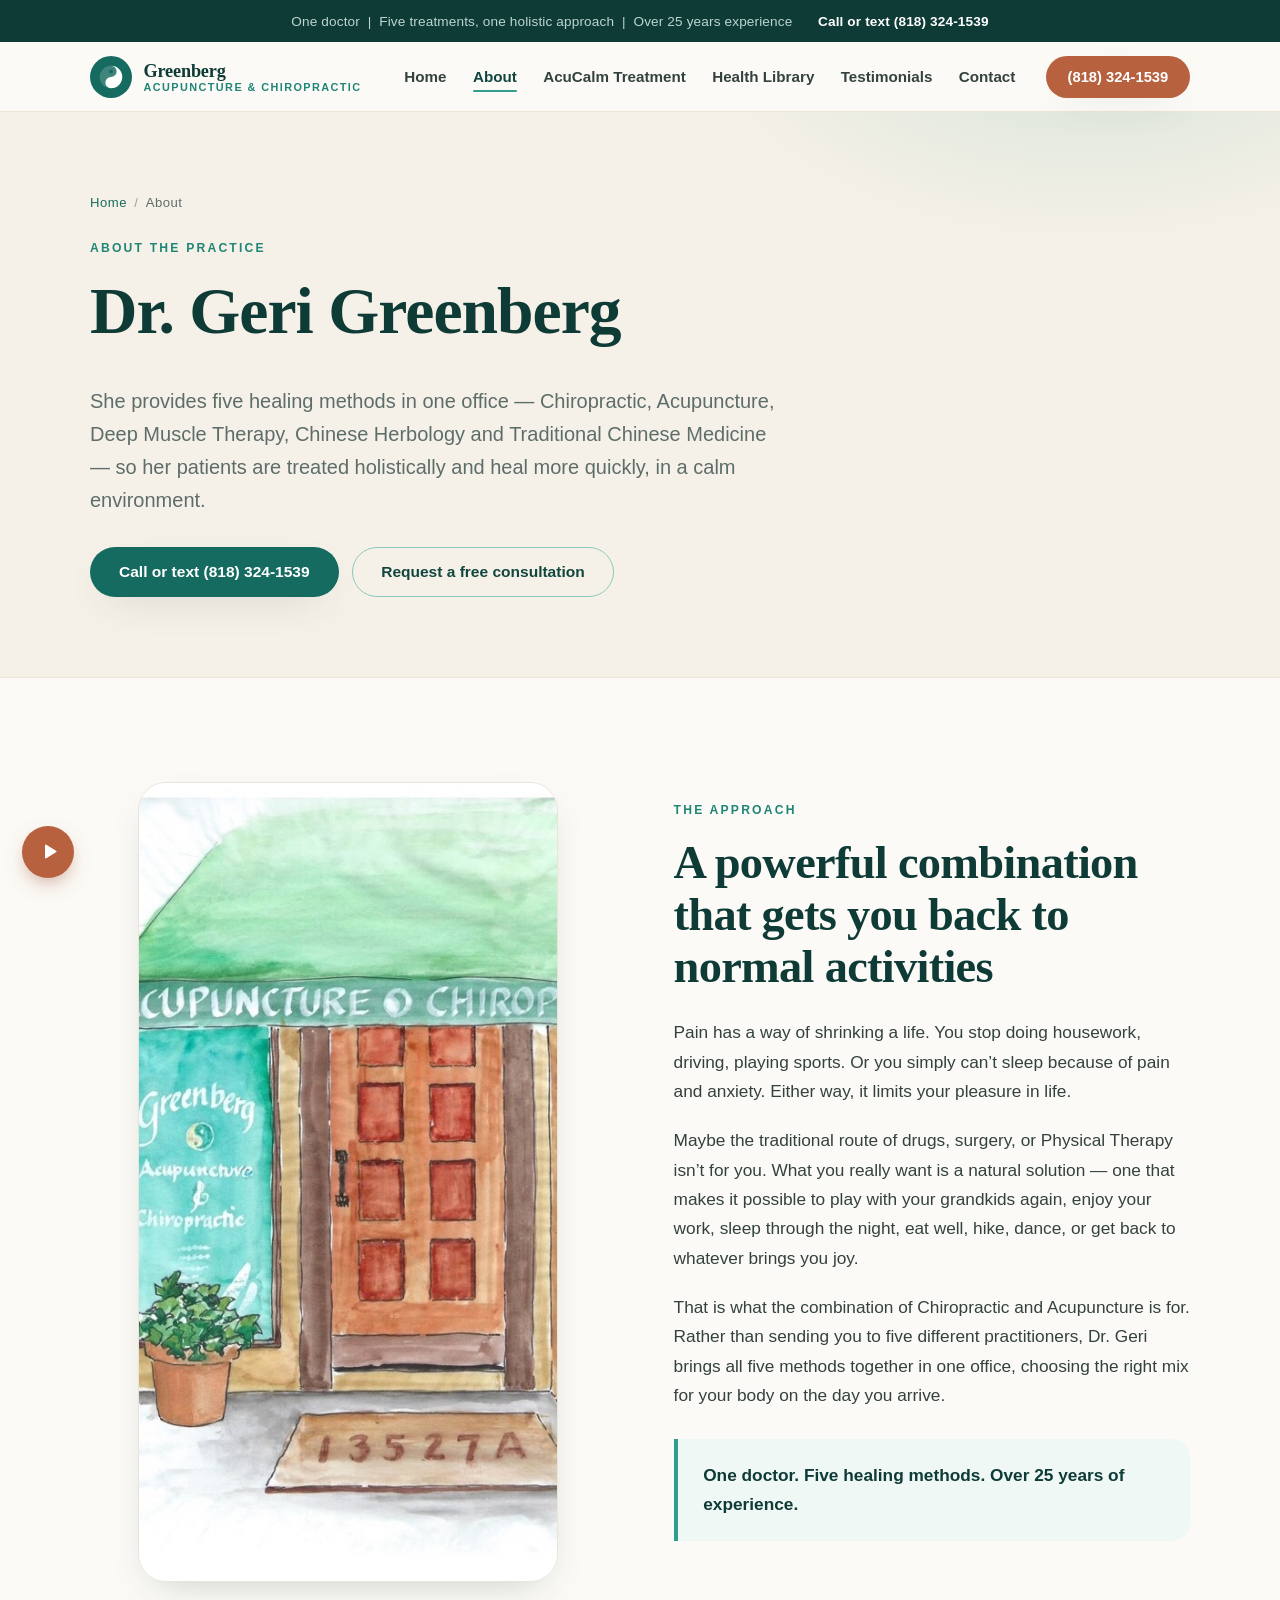
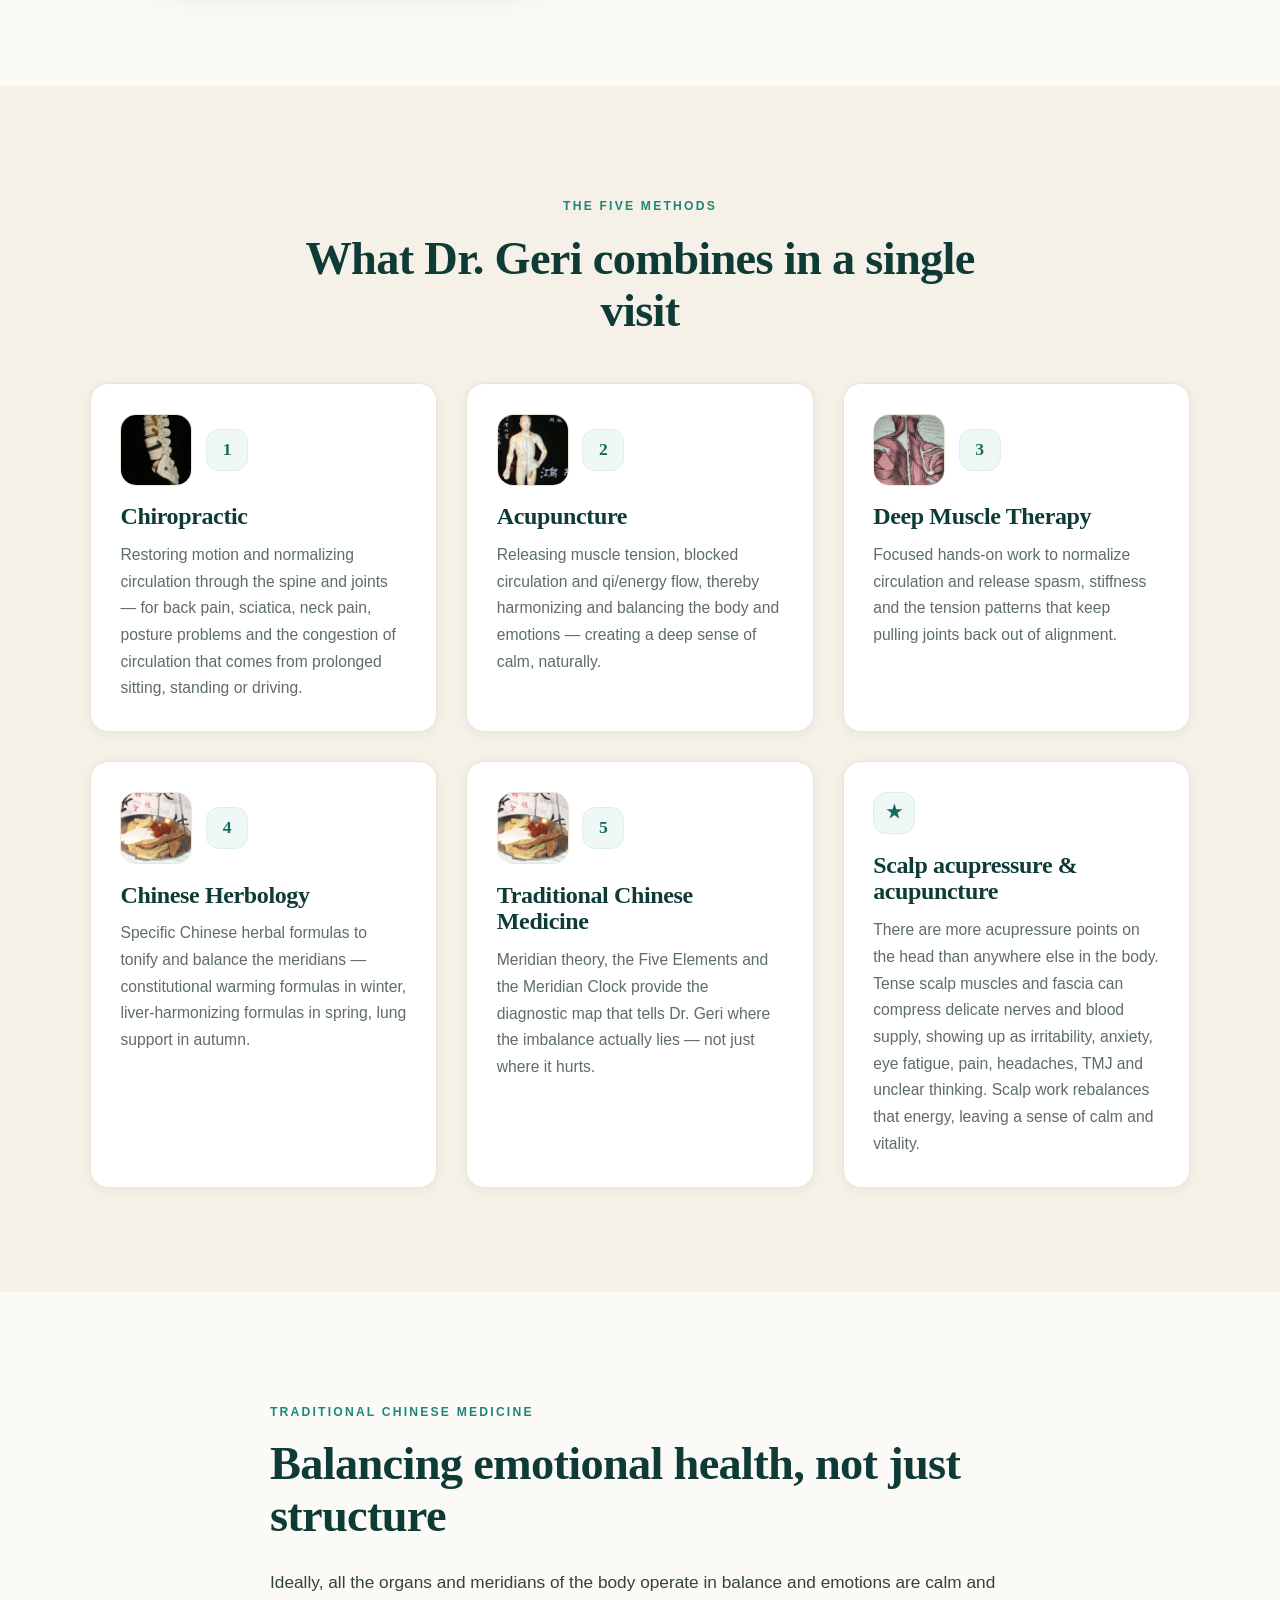
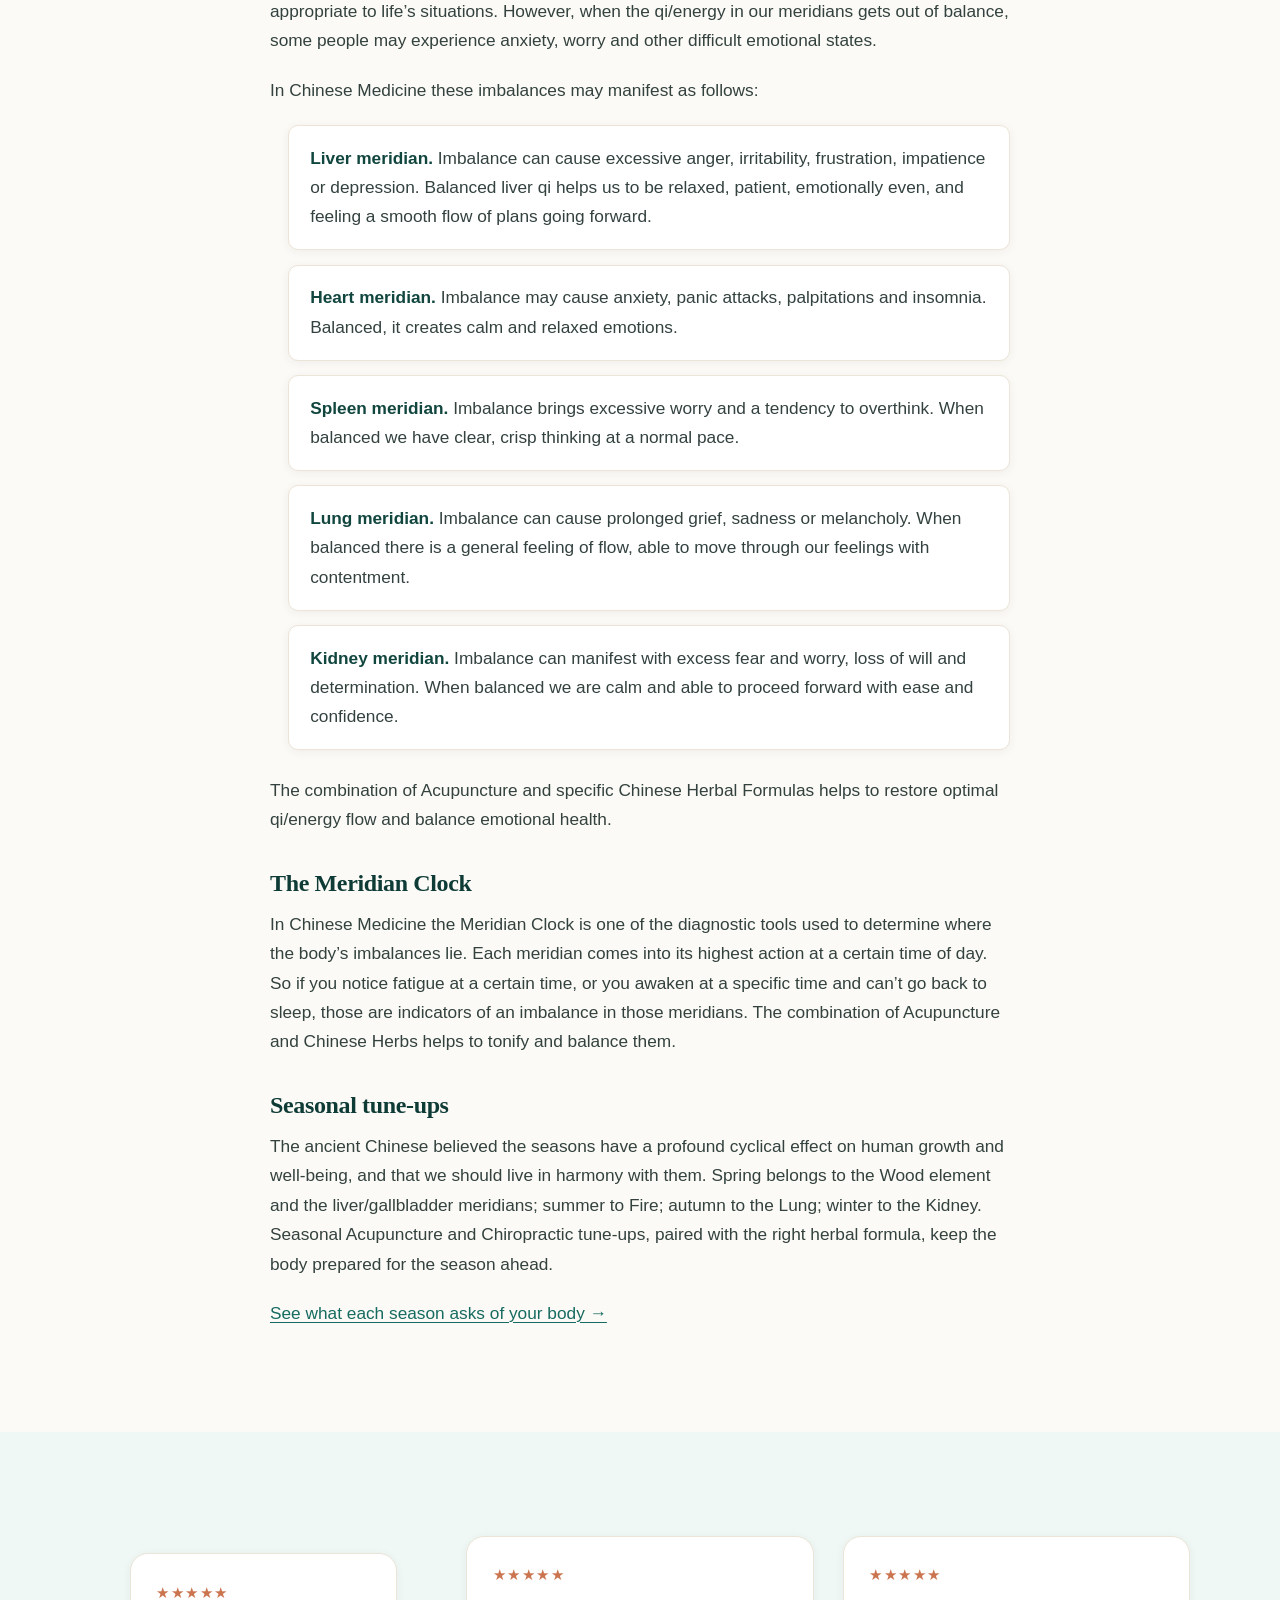
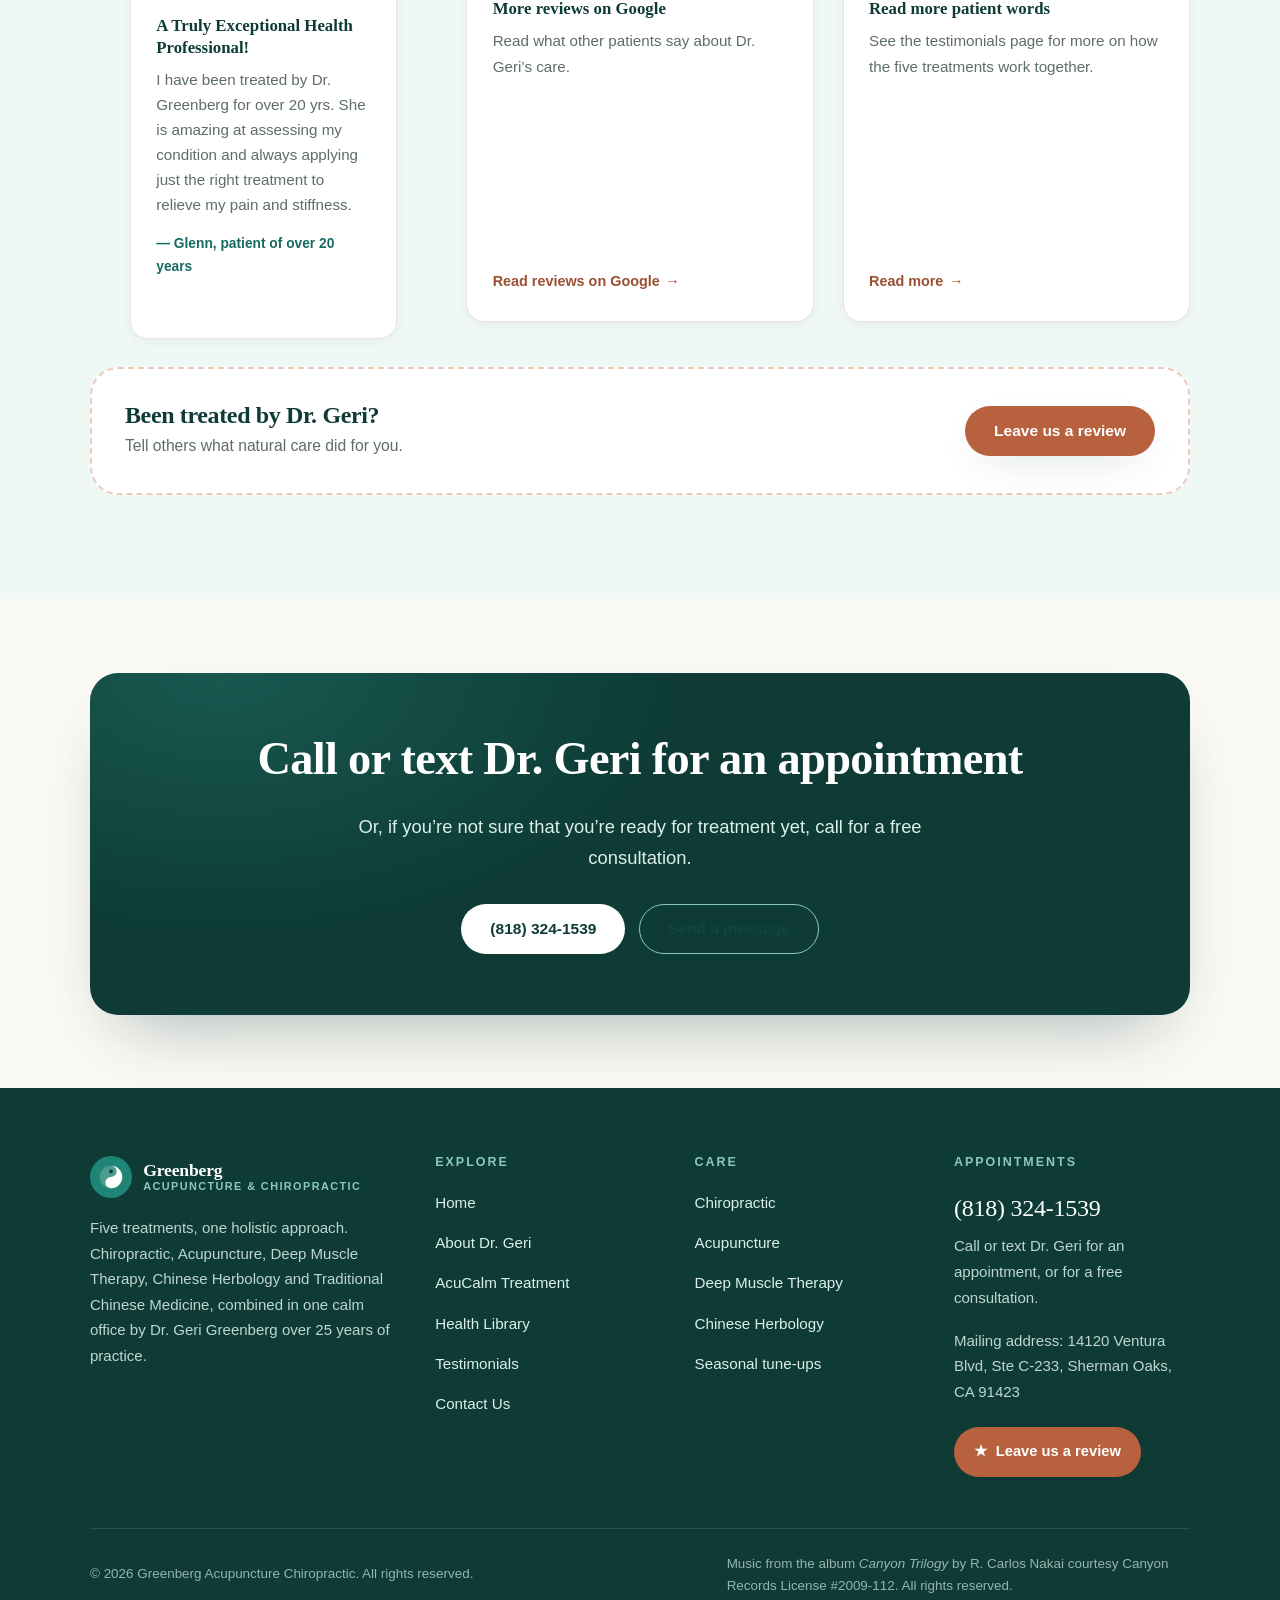
==== commit 87ddfe4d: "edit: Round-2 edits, site-wide. Keep: mailing address 14120 Ventura Blvd, Ste Hero: exact headline "" ====
--- a/about/index.html
+++ b/about/index.html
@@ -24,7 +24,7 @@
 
 <div class="topbar">
   <div class="wrap">
-    <span>One Doctor &nbsp;|&nbsp; 5 Healing Methods &nbsp;|&nbsp; Over 25 Years Experience</span>
+    <span>One doctor &nbsp;|&nbsp; Five treatments, one holistic approach &nbsp;|&nbsp; Over 25 years experience</span>
     <a href="tel:+18183241539">Call or text (818) 324-1539</a>
   </div>
 </div>
@@ -50,10 +50,11 @@
         <li><a href="/">Home</a></li>
         <li><a href="/about/" aria-current="page">About</a></li>
         <li><a href="/acucalm/">AcuCalm Treatment</a></li>
+        <li><a href="/health-library/">Health Library</a></li>
         <li><a href="/testimonials/">Testimonials</a></li>
         <li><a href="/contact/">Contact</a></li>
       </ul>
-      <a class="btn btn--primary nav__cta" href="/contact/">Book an appointment</a>
+      <a class="btn btn--rust nav__cta" href="tel:+18183241539">(818) 324-1539</a>
     </nav>
   </div>
 </header>
@@ -267,29 +268,52 @@
   </section>
 
   <section class="section section--mint">
-    <div class="wrap wrap--narrow">
-      <figure class="quote reveal" style="margin:0;">
-        <div class="quote__stars" aria-label="Five star review">★★★★★</div>
-        <p class="quote__title">A Truly Exceptional Health Professional!</p>
-        <blockquote class="quote__body" style="margin:0;border:0;padding:0;">
-          <p>
-            I have been treated by Dr. Greenberg for over 20 yrs. She is amazing at assessing my
-            condition and always applying just the right treatment to relieve my pain, stiffness and
-            other ailments. Her excellent communication skills and calming presence makes it a pleasure
-            to visit her office. The integration of Acupuncture, Chinese medicine/herbs with her
-            Chiropractic expertise yields truly amazing results. My highest praise to Geri Greenberg
-            for being there for me.
-          </p>
-        </blockquote>
-        <figcaption class="quote__cite">&mdash; Glenn, patient of over 20 years</figcaption>
-      </figure>
+    <div class="wrap">
+      <div class="grid grid--3" style="margin-bottom:2rem;">
+        <figure class="review-card reveal">
+          <div class="review-card__stars" aria-label="Five star review">★★★★★</div>
+          <p class="review-card__title">A Truly Exceptional Health Professional!</p>
+          <blockquote>
+            <p>
+              I have been treated by Dr. Greenberg for over 20 yrs. She is amazing at assessing my
+              condition and always applying just the right treatment to relieve my pain and stiffness.
+            </p>
+          </blockquote>
+          <figcaption class="review-card__cite">&mdash; Glenn, patient of over 20 years</figcaption>
+        </figure>
+
+        <div class="review-card reveal">
+          <div class="review-card__stars" aria-hidden="true">★★★★★</div>
+          <p class="review-card__title">More reviews on Google</p>
+          <p style="font-size:.95rem;color:var(--ink-500);">
+            Read what other patients say about Dr. Geri&rsquo;s care.
+          </p>
+          <p style="margin-top:auto;padding-top:1rem;">
+            <a class="read-more" style="margin-top:0;"
+               href="https://www.google.com/maps/search/?api=1&amp;query=Greenberg+Acupuncture+%26+Chiropractic+Sherman+Oaks+CA"
+               target="_blank" rel="noopener">Read reviews on Google</a>
+          </p>
+        </div>
+
+        <div class="review-card reveal">
+          <div class="review-card__stars" aria-hidden="true">★★★★★</div>
+          <p class="review-card__title">Read more patient words</p>
+          <p style="font-size:.95rem;color:var(--ink-500);">
+            See the testimonials page for more on how the five treatments work together.
+          </p>
+          <p style="margin-top:auto;padding-top:1rem;">
+            <a class="read-more" style="margin-top:0;" href="/testimonials/">Read more</a>
+          </p>
+        </div>
+      </div>
 
       <div class="review-callout reveal">
         <div>
           <h3>Been treated by Dr. Geri?</h3>
           <p>Tell others what natural care did for you.</p>
         </div>
-        <a class="btn btn--clay" href="/review">Leave us a review</a>
+        <a class="btn btn--rust" href="https://www.google.com/maps/search/?api=1&amp;query=Greenberg+Acupuncture+%26+Chiropractic+Sherman+Oaks+CA"
+           target="_blank" rel="noopener">Leave us a review</a>
       </div>
     </div>
   </section>
@@ -326,9 +350,9 @@
           </span>
         </a>
         <p>
-          One Doctor &middot; 5 Healing Methods &middot; Over 25 Years Experience. Chiropractic,
-          Acupuncture, Deep Muscle Therapy, Chinese Herbology and Traditional Chinese Medicine,
-          combined in one calm office by Dr. Geri Greenberg.
+          Five treatments, one holistic approach. Chiropractic, Acupuncture, Deep Muscle Therapy,
+          Chinese Herbology and Traditional Chinese Medicine, combined in one calm office by
+          Dr. Geri Greenberg over 25 years of practice.
         </p>
       </div>
 
@@ -338,6 +362,7 @@
           <li><a href="/">Home</a></li>
           <li><a href="/about/">About Dr. Geri</a></li>
           <li><a href="/acucalm/">AcuCalm Treatment</a></li>
+          <li><a href="/health-library/">Health Library</a></li>
           <li><a href="/testimonials/">Testimonials</a></li>
           <li><a href="/contact/">Contact Us</a></li>
         </ul>
@@ -359,7 +384,8 @@
         <a class="footer-phone" href="tel:+18183241539">(818) 324-1539</a>
         <p style="margin-bottom:1.1rem;">Call or text Dr. Geri for an appointment, or for a free consultation.</p>
         <p style="margin-bottom:1.1rem;">Mailing address: 14120 Ventura Blvd, Ste C-233, Sherman Oaks, CA 91423</p>
-        <a class="footer-review" href="/review">
+        <a class="footer-review" href="https://www.google.com/maps/search/?api=1&amp;query=Greenberg+Acupuncture+%26+Chiropractic+Sherman+Oaks+CA"
+           target="_blank" rel="noopener">
           <span aria-hidden="true">★</span> Leave us a review
         </a>
       </div>
@@ -374,6 +400,15 @@
     </div>
   </div>
 </footer>
+
+<!-- Background music: her own recording, looped quietly. Autoplay is attempted and
+     usually blocked by the browser; the fixed button always lets visitors choose. -->
+<audio id="site-music" src="/audio/canyon-trilogy.mp3" loop preload="none"></audio>
+<button class="music-toggle" type="button" id="music-toggle"
+        aria-pressed="false" aria-label="Play background music">
+  <svg class="music-toggle__play" viewBox="0 0 24 24" fill="currentColor" aria-hidden="true"><path d="M8 5.1v13.8a1 1 0 0 0 1.52.86l11.1-6.9a1 1 0 0 0 0-1.72L9.52 4.24A1 1 0 0 0 8 5.1z"/></svg>
+  <svg class="music-toggle__pause" viewBox="0 0 24 24" fill="currentColor" aria-hidden="true"><path d="M7 4h3.4v16H7zM13.6 4H17v16h-3.4z"/></svg>
+</button>
 
 <script src="/assets/js/main.js" defer></script>
 <script src="https://vision.leadrai.com/widget/loader.js" data-lv-widget data-kind="chatbot" data-widget="5cbfffac-97bb-4769-b010-7d2a592ea001" async></script>
--- a/assets/css/styles.css
+++ b/assets/css/styles.css
@@ -13,9 +13,16 @@
   --jade-100: #dcefea;
   --jade-050: #f0f8f6;
 
-  --clay-600: #b4603a;
-  --clay-500: #cf7549;
-  --clay-100: #f7e5da;
+  /* rust / terracotta accent */
+  --rust-700: #9b4f31;
+  --rust-600: #b8613f;
+  --rust-500: #cb7550;
+  --rust-200: #eccbb9;
+  --rust-100: #f9ece3;
+
+  --clay-600: var(--rust-600);
+  --clay-500: var(--rust-500);
+  --clay-100: var(--rust-100);
 
   --sand-050: #fcfaf6;
   --sand-100: #f6f1e8;
@@ -166,6 +173,7 @@
   margin-bottom: 1rem;
 }
 .section--dark .eyebrow { color: var(--jade-300); }
+.eyebrow--rust { color: var(--rust-600); }
 
 .lede {
   font-size: clamp(1.07rem, 1rem + .4vw, 1.25rem);
@@ -202,12 +210,31 @@
 }
 .btn--primary:hover { background: var(--jade-600); color: var(--white); }
 
-.btn--clay {
-  background: var(--clay-600);
+.btn--clay,
+.btn--rust {
+  background: var(--rust-600);
   color: var(--white);
   box-shadow: var(--shadow);
 }
-.btn--clay:hover { background: var(--clay-500); color: var(--white); }
+.btn--clay:hover,
+.btn--rust:hover { background: var(--rust-500); color: var(--white); }
+
+/* deep green pill — used instead of black */
+.btn--deep {
+  background: var(--jade-900);
+  color: var(--white);
+  box-shadow: var(--shadow);
+}
+.btn--deep:hover { background: var(--jade-800); color: var(--white); }
+
+.btn--rust-ghost {
+  background: var(--white);
+  border-color: var(--rust-200);
+  color: var(--rust-700);
+}
+.btn--rust-ghost:hover { background: var(--rust-100); border-color: var(--rust-600); color: var(--rust-700); }
+
+.btn--sm { padding: .72rem 1.25rem; font-size: .88rem; }
 
 .btn--ghost {
   background: transparent;
@@ -419,24 +446,58 @@
   position: relative;
   overflow: hidden;
   background:
-    radial-gradient(900px 560px at 88% -10%, rgba(47, 158, 141, .16), transparent 62%),
-    radial-gradient(700px 500px at 0% 100%, rgba(207, 117, 73, .1), transparent 60%),
-    var(--sand-050);
-  padding-block: clamp(3rem, 1.8rem + 6vw, 6rem) clamp(3.4rem, 2rem + 6vw, 6.5rem);
+    radial-gradient(760px 480px at 92% -12%, rgba(184, 97, 63, .09), transparent 64%),
+    radial-gradient(640px 460px at 2% 104%, rgba(47, 158, 141, .09), transparent 62%),
+    var(--white);
+  padding-block: clamp(2.6rem, 1.6rem + 5vw, 5rem) clamp(3rem, 1.8rem + 5vw, 5.4rem);
 }
 
 .hero__grid {
   display: grid;
-  grid-template-columns: 1.08fr .92fr;
-  gap: clamp(2rem, 1rem + 4vw, 4.5rem);
+  grid-template-columns: 1.1fr .9fr;
+  gap: clamp(2rem, 1rem + 4vw, 4rem);
   align-items: center;
 }
 
 .hero__title { margin-bottom: .4em; }
 .hero__title .accent {
   display: block;
-  color: var(--jade-600);
-  font-style: italic;
+  color: var(--rust-600);
+}
+
+/* phone shown beside / under the hero call button */
+.hero__phone {
+  display: inline-flex;
+  align-items: center;
+  font-family: var(--font-display);
+  font-size: clamp(1.35rem, 1.1rem + .9vw, 1.75rem);
+  font-weight: 650;
+  color: var(--rust-700);
+  text-decoration: none;
+  letter-spacing: -.01em;
+}
+.hero__phone:hover { color: var(--rust-600); text-decoration: underline; }
+
+.hero__actions {
+  display: flex;
+  flex-wrap: wrap;
+  align-items: center;
+  gap: .9rem 1.4rem;
+  margin-top: 1.8rem;
+}
+
+.hero__tag {
+  display: inline-flex;
+  align-items: center;
+  gap: .55rem;
+  margin: 1.5rem 0 0;
+  font-size: .86rem;
+  font-weight: 650;
+  color: var(--rust-700);
+  background: var(--rust-100);
+  border: 1px solid var(--rust-200);
+  padding: .5rem 1rem;
+  border-radius: var(--radius-pill);
 }
 
 .hero__pill {
@@ -488,13 +549,18 @@
   border-radius: var(--radius-pill);
 }
 
-.hero__media { position: relative; }
+.hero__media {
+  position: relative;
+  margin: 0;
+  max-width: 400px;
+  margin-inline-start: auto;
+}
 .hero__frame {
   position: relative;
   border-radius: var(--radius-lg);
   overflow: hidden;
   background: var(--white);
-  box-shadow: var(--shadow-lg);
+  box-shadow: var(--shadow);
   border: 1px solid var(--sand-200);
 }
 .hero__frame img {
@@ -505,37 +571,16 @@
   object-position: center;
 }
 
-.hero__badge {
-  position: absolute;
-  left: -1.1rem;
-  bottom: -1.3rem;
-  background: var(--jade-900);
-  color: var(--white);
-  border-radius: var(--radius);
-  padding: 1.05rem 1.35rem;
-  box-shadow: var(--shadow-lg);
-  max-width: 230px;
-}
-.hero__badge strong {
-  display: block;
-  color: var(--white);
-  font-family: var(--font-display);
-  font-size: 1.9rem;
-  line-height: 1;
-  margin-bottom: .22rem;
-}
-.hero__badge span {
-  font-size: .79rem;
-  letter-spacing: .08em;
-  text-transform: uppercase;
-  color: var(--jade-300);
-  font-weight: 600;
+.hero__caption {
+  margin-top: .85rem;
+  font-size: .88rem;
+  color: var(--ink-500);
+  text-align: center;
 }
 
 @media (max-width: 900px) {
   .hero__grid { grid-template-columns: 1fr; }
-  .hero__media { max-width: 460px; margin-inline: auto; width: 100%; }
-  .hero__badge { left: -.5rem; bottom: -1rem; }
+  .hero__media { max-width: 360px; margin-inline: auto; width: 100%; }
 }
 
 /* ---------------- Marquee / trust strip ---------------- */
@@ -637,7 +682,7 @@
 .card--flush .card__body { padding: clamp(1.35rem, 1.1rem + .6vw, 1.8rem); flex: 1; }
 .card__img {
   width: 100%;
-  height: 210px;
+  height: 150px;
   object-fit: cover;
   background: var(--sand-200);
 }
@@ -648,8 +693,284 @@
   font-weight: 700;
   letter-spacing: .14em;
   text-transform: uppercase;
-  color: var(--clay-600);
+  color: var(--rust-600);
   margin-bottom: .6rem;
+}
+
+/* ---------------- Short-form card: picture, one line, one sentence, Read more ---------------- */
+
+.card__lead {
+  display: block;
+  font-family: var(--font-display);
+  font-size: 1.12rem;
+  font-weight: 650;
+  line-height: 1.25;
+  color: var(--jade-900);
+  margin-bottom: .45rem;
+}
+.card__lead em,
+.card__lead .accent { color: var(--rust-600); font-style: normal; }
+
+.read-more {
+  display: inline-flex;
+  align-items: center;
+  gap: .35rem;
+  margin-top: .9rem;
+  font-size: .9rem;
+  font-weight: 650;
+  color: var(--rust-700);
+  text-decoration: none;
+}
+.read-more::after { content: "\2192"; transition: transform .18s ease; }
+.read-more:hover { color: var(--rust-600); text-decoration: underline; }
+.read-more:hover::after { transform: translateX(3px); }
+
+/* Horizontal short block — picture to one side, trimmed copy beside it */
+.media-row {
+  display: grid;
+  grid-template-columns: 190px 1fr;
+  gap: clamp(1.2rem, .9rem + 1.6vw, 2.2rem);
+  align-items: center;
+  background: var(--white);
+  border: 1px solid var(--sand-200);
+  border-left: 4px solid var(--rust-600);
+  border-radius: var(--radius);
+  padding: clamp(1.2rem, 1rem + 1vw, 1.9rem);
+  box-shadow: var(--shadow-sm);
+}
+.media-row__img {
+  width: 100%;
+  max-width: 190px;
+  aspect-ratio: 4 / 3;
+  object-fit: cover;
+  border-radius: var(--radius-sm);
+  background: var(--sand-200);
+}
+.media-row p { color: var(--ink-500); font-size: .98rem; margin-bottom: 0; }
+@media (max-width: 720px) {
+  .media-row { grid-template-columns: 1fr; }
+  .media-row__img { margin-inline: auto; }
+}
+
+/* ---------------- Seasonal cards: 4 across / 2x2 tablet / 1 on phone ---------------- */
+
+.grid--seasons { grid-template-columns: repeat(4, minmax(0, 1fr)); }
+@media (max-width: 1000px) { .grid--seasons { grid-template-columns: repeat(2, minmax(0, 1fr)); } }
+@media (max-width: 520px)  { .grid--seasons { grid-template-columns: 1fr; } }
+
+.season-card { display: flex; flex-direction: column; }
+.season-card .card__body { display: flex; flex-direction: column; flex: 1; }
+.season-card h3 { font-size: 1.15rem; margin-bottom: .4em; }
+.season-card p { flex: 1; }
+.season-card .btn { margin-top: 1.1rem; width: 100%; }
+
+/* ---------------- Health library ---------------- */
+
+.lib-controls {
+  display: flex;
+  flex-wrap: wrap;
+  align-items: center;
+  justify-content: space-between;
+  gap: 1rem 1.6rem;
+  margin-bottom: clamp(1.6rem, 1.2rem + 1.4vw, 2.4rem);
+}
+
+.lib-filters {
+  display: flex;
+  flex-wrap: wrap;
+  gap: .5rem;
+  list-style: none;
+  margin: 0;
+  padding: 0;
+}
+.lib-filters li { margin: 0; }
+.lib-filter {
+  font-family: inherit;
+  font-size: .86rem;
+  font-weight: 650;
+  color: var(--jade-800);
+  background: var(--white);
+  border: 1.5px solid var(--sand-200);
+  border-radius: var(--radius-pill);
+  padding: .55rem 1.05rem;
+  cursor: pointer;
+  transition: background-color .18s ease, border-color .18s ease, color .18s ease;
+}
+.lib-filter:hover { border-color: var(--rust-600); color: var(--rust-700); }
+.lib-filter[aria-pressed="true"] {
+  background: var(--rust-600);
+  border-color: var(--rust-600);
+  color: var(--white);
+}
+
+.lib-sort { display: flex; align-items: center; gap: .55rem; }
+.lib-sort label { font-size: .86rem; font-weight: 650; color: var(--jade-900); }
+.lib-sort select {
+  font-family: inherit;
+  font-size: .88rem;
+  color: var(--ink-900);
+  background: var(--white);
+  border: 1.5px solid var(--sand-200);
+  border-radius: var(--radius-pill);
+  padding: .55rem 1rem;
+}
+
+.lib-grid { grid-template-columns: repeat(3, minmax(0, 1fr)); }
+@media (max-width: 920px) { .lib-grid { grid-template-columns: repeat(2, minmax(0, 1fr)); } }
+@media (max-width: 560px) { .lib-grid { grid-template-columns: 1fr; } }
+
+.lib-card { display: flex; flex-direction: column; }
+.lib-card[hidden] { display: none; }
+.lib-card .card__body { display: flex; flex-direction: column; flex: 1; }
+.lib-card h3 { font-size: 1.1rem; margin-bottom: .4em; }
+.lib-card > img { height: 140px; }
+
+.lib-tag {
+  display: inline-block;
+  align-self: flex-start;
+  font-size: .68rem;
+  font-weight: 700;
+  letter-spacing: .13em;
+  text-transform: uppercase;
+  color: var(--rust-700);
+  background: var(--rust-100);
+  border: 1px solid var(--rust-200);
+  border-radius: var(--radius-pill);
+  padding: .22rem .7rem;
+  margin-bottom: .7rem;
+}
+
+.lib-card__foot {
+  display: flex;
+  flex-wrap: wrap;
+  align-items: baseline;
+  gap: .5rem .9rem;
+  margin-top: auto;
+  padding-top: 1rem;
+}
+.lib-card__date { font-size: .82rem; color: var(--ink-300); font-weight: 600; }
+
+.lib-more { margin: 0; }
+.lib-more > summary {
+  display: inline-flex;
+  align-items: center;
+  gap: .35rem;
+  font-size: .9rem;
+  font-weight: 650;
+  color: var(--rust-700);
+  cursor: pointer;
+  list-style: none;
+}
+.lib-more > summary::-webkit-details-marker { display: none; }
+.lib-more > summary::after { content: "\2192"; }
+.lib-more[open] > summary::after { content: "\2191"; }
+.lib-more > summary:hover { color: var(--rust-600); text-decoration: underline; }
+.lib-more > p {
+  margin: .85rem 0 0;
+  font-size: .94rem;
+  color: var(--ink-500);
+  border-top: 1px solid var(--sand-200);
+  padding-top: .85rem;
+}
+
+.lib-empty {
+  display: none;
+  margin-top: 1.6rem;
+  color: var(--ink-500);
+}
+.lib-empty.is-visible { display: block; }
+
+/* ---------------- Small review cards ---------------- */
+
+.review-card {
+  display: flex;
+  flex-direction: column;
+  background: var(--white);
+  border: 1px solid var(--sand-200);
+  border-radius: var(--radius);
+  padding: clamp(1.25rem, 1.1rem + .6vw, 1.6rem);
+  box-shadow: var(--shadow-sm);
+  height: 100%;
+}
+.review-card__stars {
+  color: var(--rust-500);
+  font-size: .95rem;
+  letter-spacing: .1em;
+  margin-bottom: .6rem;
+}
+.review-card__title {
+  font-family: var(--font-display);
+  font-size: 1.05rem;
+  font-weight: 650;
+  color: var(--jade-900);
+  margin: 0 0 .5rem;
+  line-height: 1.3;
+}
+.review-card blockquote {
+  margin: 0;
+  padding: 0;
+  border: 0;
+  font-size: .95rem;
+  color: var(--ink-500);
+  line-height: 1.65;
+}
+.review-card blockquote p { margin: 0; }
+.review-card__cite {
+  display: block;
+  margin-top: .9rem;
+  font-style: normal;
+  font-size: .86rem;
+  font-weight: 650;
+  color: var(--jade-700);
+}
+
+/* ---------------- Yin-yang emblem (AcuCalm) ---------------- */
+
+.yinyang {
+  display: grid;
+  place-items: center;
+  width: 100%;
+  max-width: 320px;
+  aspect-ratio: 1 / 1;
+  margin-inline: auto;
+  border-radius: 50%;
+  background:
+    radial-gradient(circle at 50% 50%, var(--jade-050), var(--jade-100));
+  border: 1px solid var(--jade-100);
+  box-shadow: var(--shadow);
+  color: var(--jade-700);
+}
+.yinyang svg { width: 62%; height: auto; display: block; }
+
+/* ---------------- Background music toggle ---------------- */
+
+.music-toggle {
+  position: fixed;
+  left: 1rem;
+  bottom: 1rem;
+  z-index: 150;
+  display: inline-grid;
+  place-items: center;
+  width: 48px;
+  height: 48px;
+  padding: 0;
+  border: 0;
+  border-radius: 50%;
+  background: var(--rust-600);
+  color: var(--white);
+  box-shadow: 0 8px 22px -8px rgba(155, 79, 49, .7);
+  cursor: pointer;
+  transition: background-color .18s ease, transform .18s ease;
+}
+.music-toggle:hover { background: var(--rust-500); transform: translateY(-2px); }
+.music-toggle svg { width: 19px; height: 19px; display: block; }
+.music-toggle .music-toggle__pause { display: none; }
+.music-toggle[aria-pressed="true"] .music-toggle__pause { display: block; }
+.music-toggle[aria-pressed="true"] .music-toggle__play { display: none; }
+
+@media (min-width: 600px) {
+  .music-toggle { left: 1.4rem; bottom: 1.4rem; width: 52px; height: 52px; }
+  .music-toggle svg { width: 21px; height: 21px; }
 }
 
 /* Condition chips */
@@ -696,8 +1017,11 @@
 .split--reverse .split__media { order: 2; }
 .split__media img {
   width: 100%;
+  /* keep photography modest — no big full-width photos */
+  max-width: 420px;
+  margin-inline: auto;
   border-radius: var(--radius-lg);
-  box-shadow: var(--shadow-lg);
+  box-shadow: var(--shadow);
   border: 1px solid var(--sand-200);
   object-fit: cover;
 }
@@ -983,21 +1307,22 @@
 /* Research callout with image */
 .research {
   display: grid;
-  grid-template-columns: 230px 1fr;
-  gap: clamp(1.4rem, 1rem + 2vw, 2.6rem);
+  grid-template-columns: 190px 1fr;
+  gap: clamp(1.4rem, 1rem + 2vw, 2.4rem);
   align-items: center;
   background: var(--white);
   border: 1px solid var(--sand-200);
-  border-left: 4px solid var(--jade-500);
+  border-left: 4px solid var(--rust-600);
   border-radius: var(--radius);
-  padding: clamp(1.4rem, 1.1rem + 1.4vw, 2.3rem);
+  padding: clamp(1.4rem, 1.1rem + 1.4vw, 2.1rem);
   box-shadow: var(--shadow-sm);
   margin-top: clamp(2rem, 1.4rem + 2vw, 3rem);
 }
 .research__img {
   width: 100%;
+  max-width: 190px;
   border-radius: var(--radius-sm);
-  background: #0b0b0b;
+  background: var(--jade-900);
   object-fit: contain;
   aspect-ratio: 1 / 1;
 }
@@ -1005,7 +1330,7 @@
 .research p { color: var(--ink-500); font-size: .98rem; }
 @media (max-width: 720px) {
   .research { grid-template-columns: 1fr; }
-  .research__img { max-width: 230px; margin-inline: auto; }
+  .research__img { margin-inline: auto; }
 }
 
 .meridian-list { list-style: none; padding: 0; margin: 0; display: grid; gap: .9rem; }
@@ -1028,7 +1353,7 @@
   justify-content: space-between;
   gap: 1.3rem;
   background: var(--white);
-  border: 2px dashed var(--jade-300);
+  border: 2px dashed var(--rust-200);
   border-radius: var(--radius-lg);
   padding: clamp(1.4rem, 1.1rem + 1.2vw, 2.2rem);
   margin-top: clamp(1.8rem, 1.2rem + 2vw, 2.8rem);
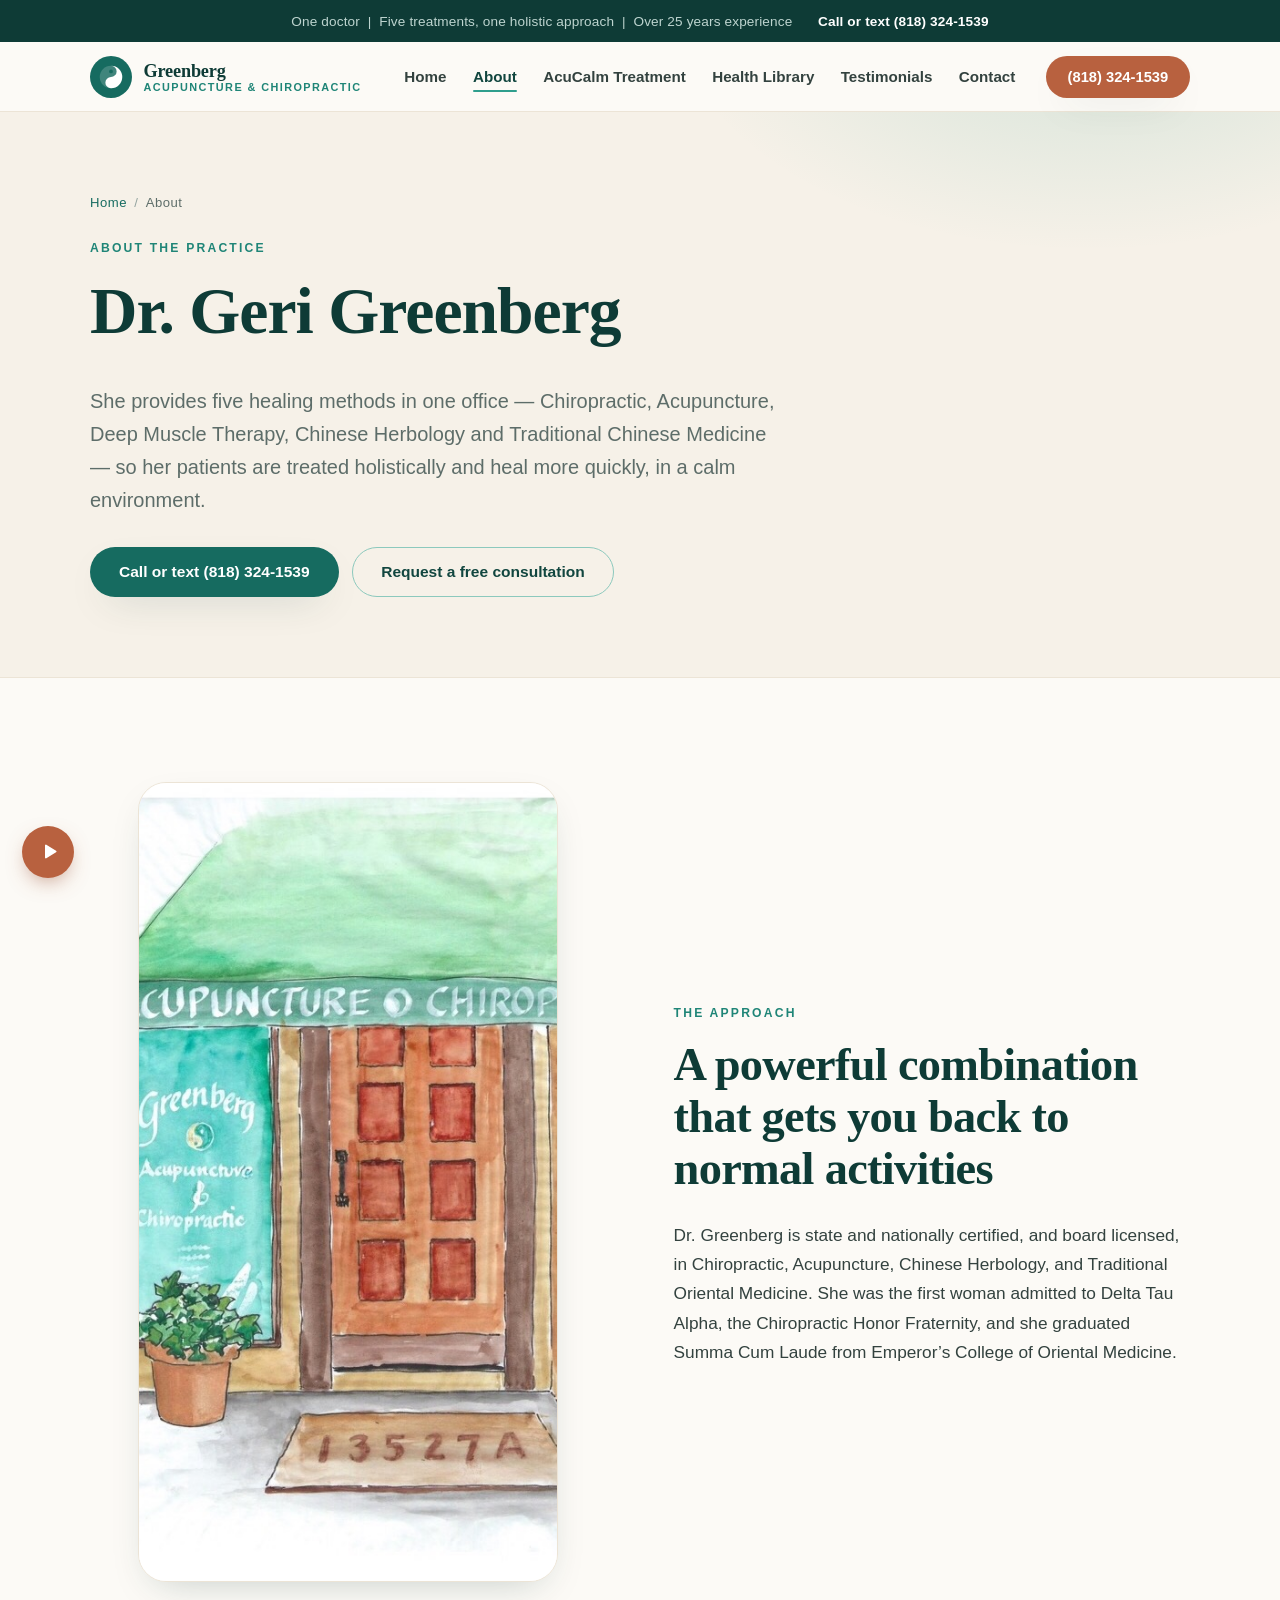
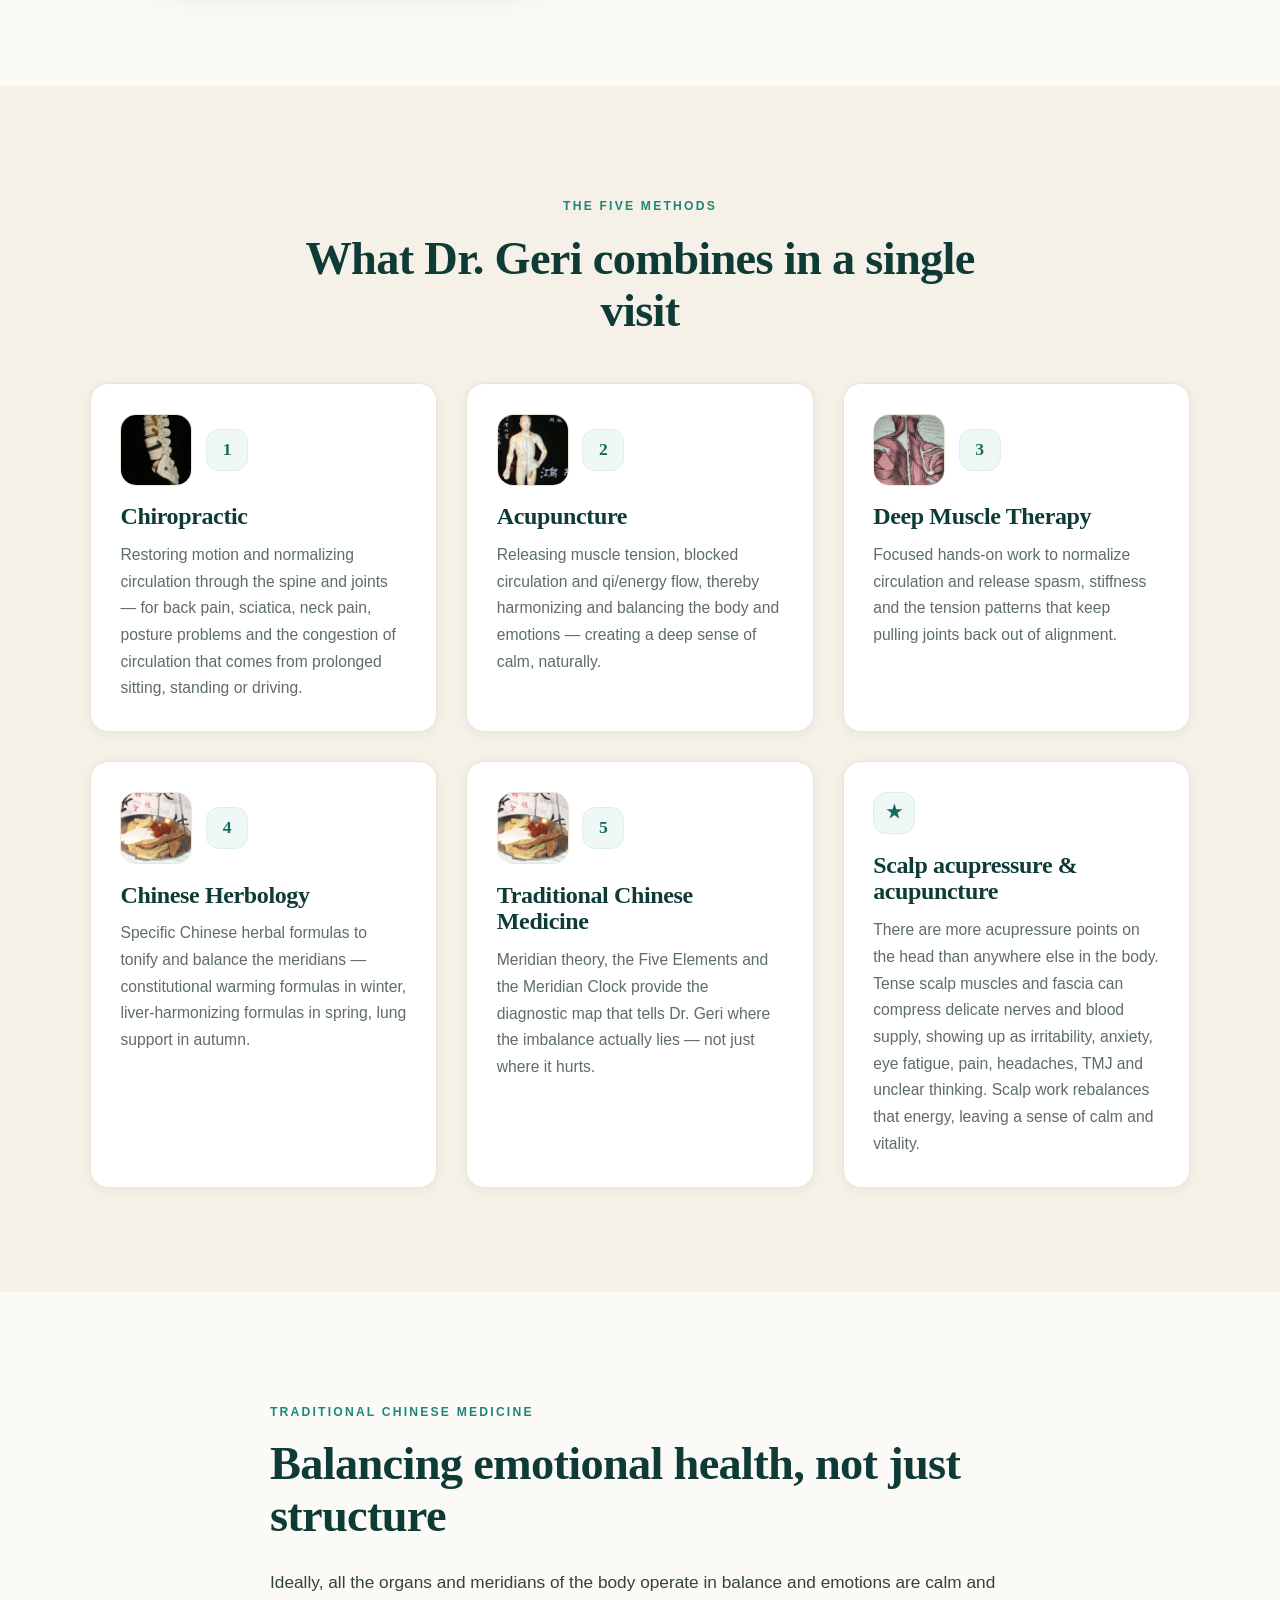
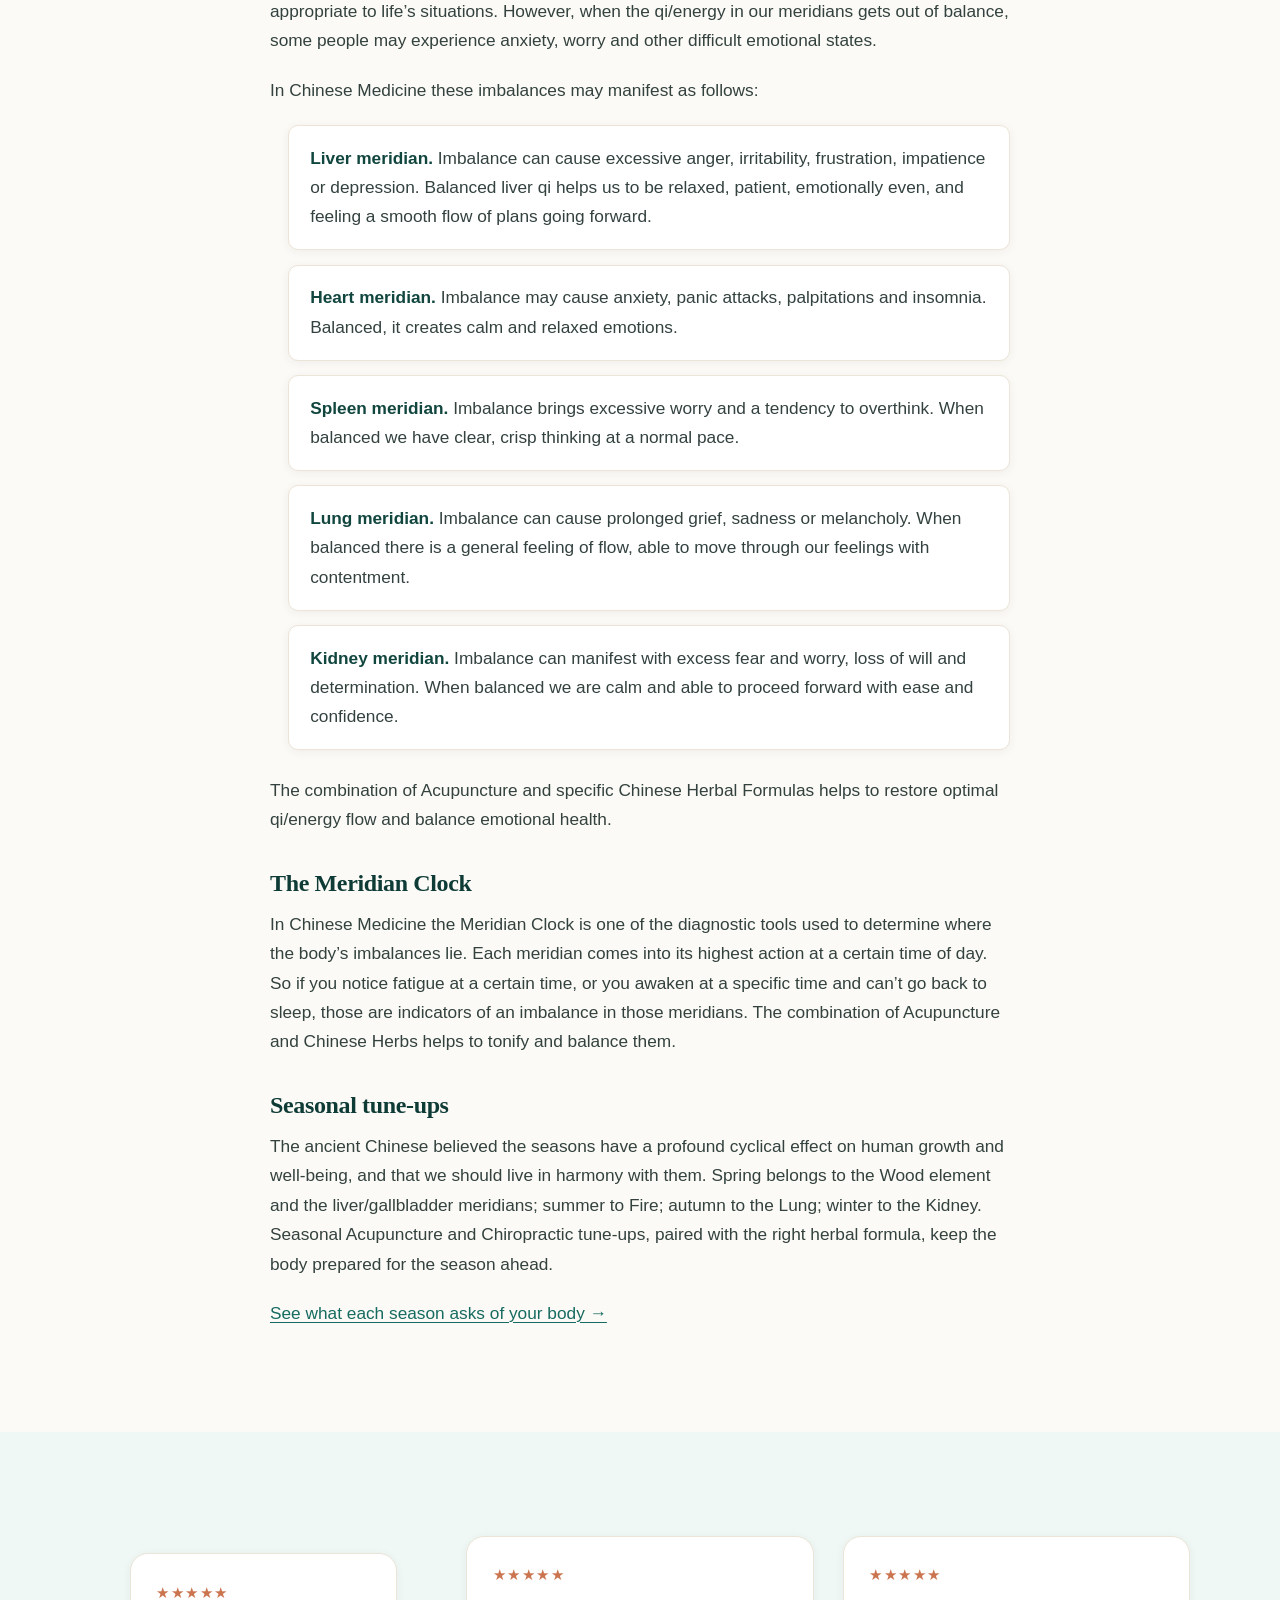
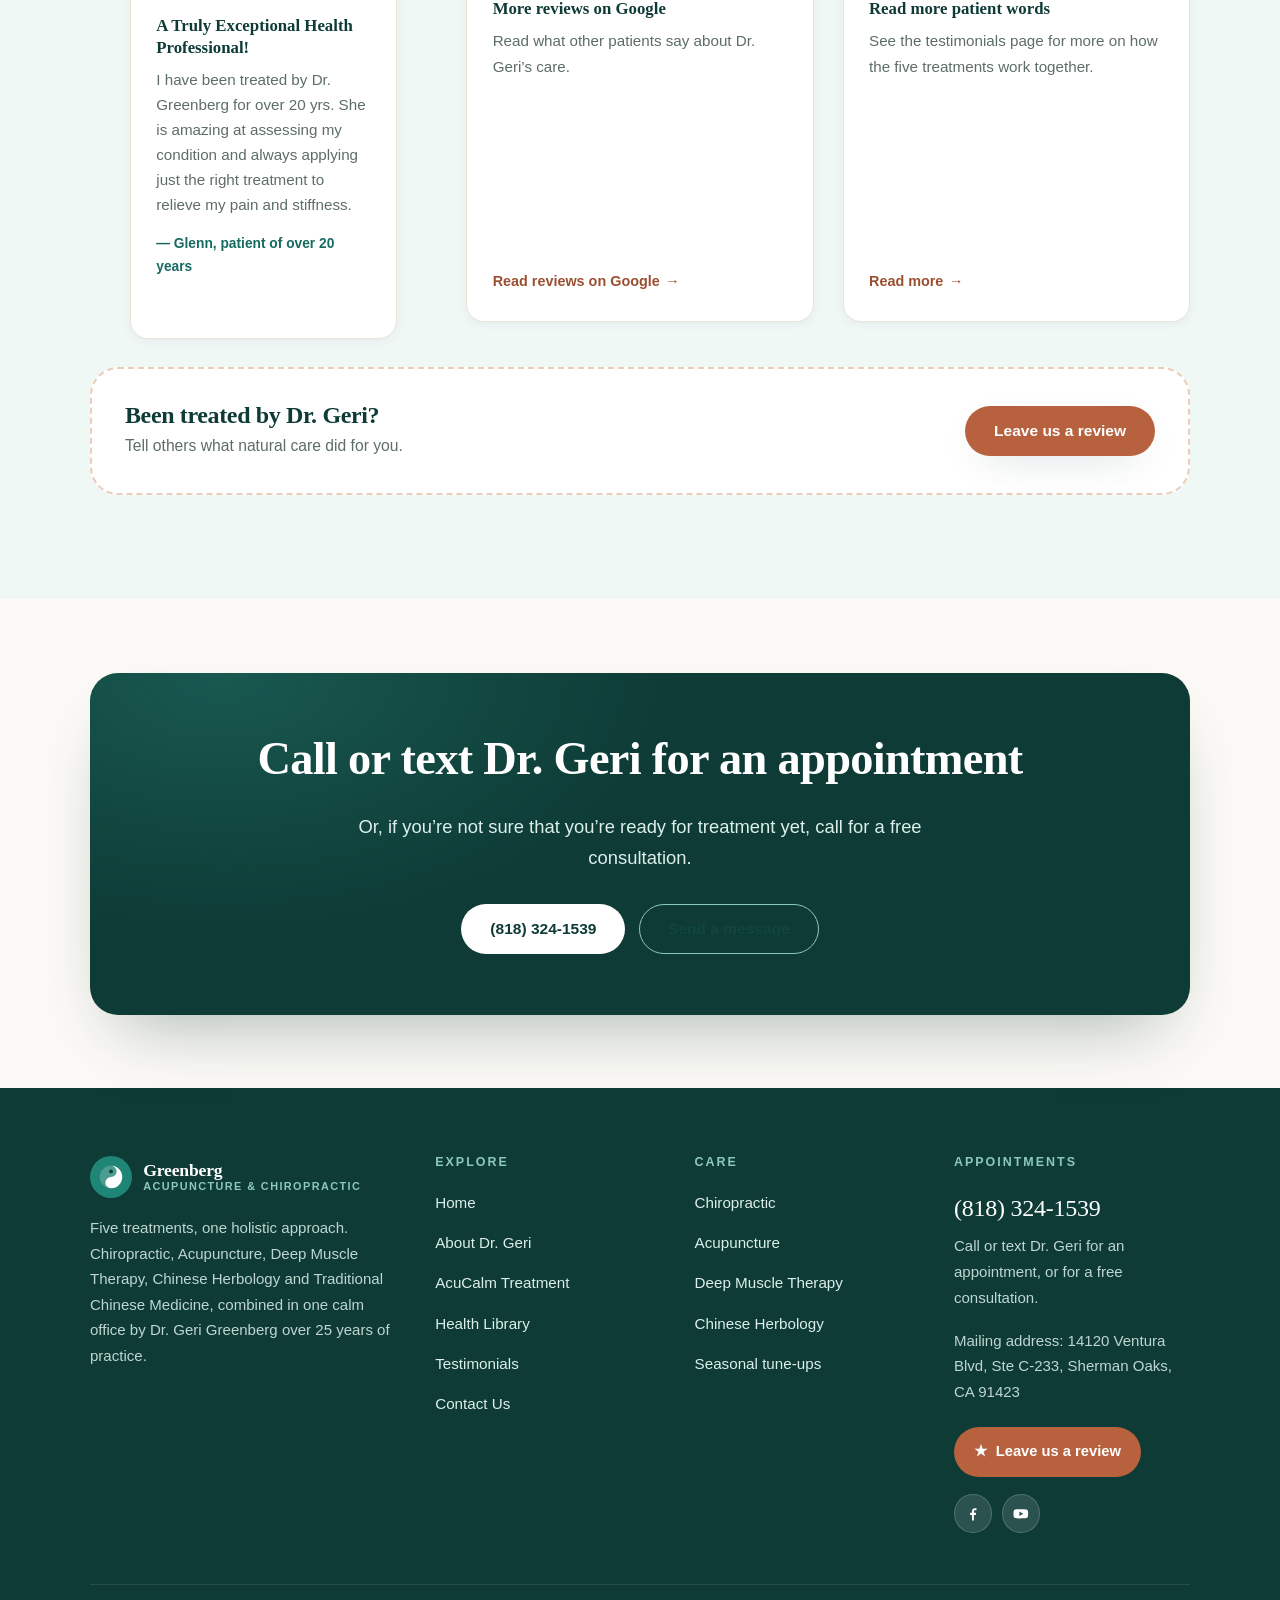
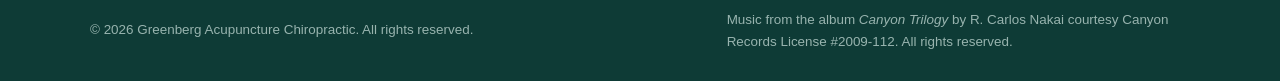
==== commit bf2e4d52: "edit: Make exactly these changes and nothing else. 1. Health Library page and - Health Library: remo" ====
--- a/about/index.html
+++ b/about/index.html
@@ -18,6 +18,7 @@
 <link rel="icon" href="/favicon.svg" type="image/svg+xml">
 <link rel="apple-touch-icon" href="/favicon.svg">
 <link rel="stylesheet" href="/assets/css/styles.css">
+<noscript><style>.reveal{opacity:1;transform:none}</style></noscript>
 </head>
 <body>
 <a class="skip-link" href="#main">Skip to main content</a>
@@ -90,26 +91,11 @@
           <span class="eyebrow">The approach</span>
           <h2>A powerful combination that gets you back to normal activities</h2>
           <p>
-            Pain has a way of shrinking a life. You stop doing housework, driving, playing sports.
-            Or you simply can&rsquo;t sleep because of pain and anxiety. Either way, it limits your
-            pleasure in life.
-          </p>
-          <p>
-            Maybe the traditional route of drugs, surgery, or Physical Therapy isn&rsquo;t for you.
-            What you really want is a natural solution &mdash; one that makes it possible to play with
-            your grandkids again, enjoy your work, sleep through the night, eat well, hike, dance,
-            or get back to whatever brings you joy.
-          </p>
-          <p>
-            That is what the combination of Chiropractic and Acupuncture is for. Rather than sending
-            you to five different practitioners, Dr. Geri brings all five methods together in one
-            office, choosing the right mix for your body on the day you arrive.
-          </p>
-          <div class="note-box">
-            <p class="mb-0">
-              <strong>One doctor. Five healing methods. Over 25 years of experience.</strong>
-            </p>
-          </div>
+            Dr. Greenberg is state and nationally certified, and board licensed, in Chiropractic,
+            Acupuncture, Chinese Herbology, and Traditional Oriental Medicine. She was the first woman
+            admitted to Delta Tau Alpha, the Chiropractic Honor Fraternity, and she graduated Summa Cum
+            Laude from Emperor&rsquo;s College of Oriental Medicine.
+          </p>
         </div>
       </div>
     </div>
@@ -388,6 +374,16 @@
            target="_blank" rel="noopener">
           <span aria-hidden="true">★</span> Leave us a review
         </a>
+        <div class="footer-social">
+          <a href="https://www.facebook.com/AcuChiroBalance/" target="_blank" rel="noopener"
+             aria-label="Greenberg Acupuncture &amp; Chiropractic on Facebook" title="Facebook">
+            <svg viewBox="0 0 24 24" aria-hidden="true"><path d="M13.5 21v-7.5h2.6l.4-3h-3V8.6c0-.87.24-1.46 1.49-1.46H17V4.44c-.28-.04-1.2-.12-2.27-.12-2.25 0-3.79 1.37-3.79 3.89V10.5H8.3v3h2.64V21z"/></svg>
+          </a>
+          <a href="https://www.youtube.com/watch?v=cxCsjGUCjfk" target="_blank" rel="noopener"
+             aria-label="Greenberg Acupuncture &amp; Chiropractic on YouTube" title="YouTube">
+            <svg viewBox="0 0 24 24" aria-hidden="true"><path d="M21.6 7.9a2.5 2.5 0 0 0-1.76-1.77C18.25 5.7 12 5.7 12 5.7s-6.25 0-7.84.43A2.5 2.5 0 0 0 2.4 7.9C2 9.5 2 12 2 12s0 2.5.4 4.1a2.5 2.5 0 0 0 1.76 1.77C5.75 18.3 12 18.3 12 18.3s6.25 0 7.84-.43a2.5 2.5 0 0 0 1.76-1.77C22 14.5 22 12 22 12s0-2.5-.4-4.1zM10.1 15.02V8.98L15.3 12z"/></svg>
+          </a>
+        </div>
       </div>
     </div>
 
--- a/assets/css/styles.css
+++ b/assets/css/styles.css
@@ -567,7 +567,7 @@
   width: 100%;
   height: auto;
   aspect-ratio: 4 / 5;
-  object-fit: cover;
+  object-fit: contain;
   object-position: center;
 }
 
@@ -803,18 +803,6 @@
   color: var(--white);
 }
 
-.lib-sort { display: flex; align-items: center; gap: .55rem; }
-.lib-sort label { font-size: .86rem; font-weight: 650; color: var(--jade-900); }
-.lib-sort select {
-  font-family: inherit;
-  font-size: .88rem;
-  color: var(--ink-900);
-  background: var(--white);
-  border: 1.5px solid var(--sand-200);
-  border-radius: var(--radius-pill);
-  padding: .55rem 1rem;
-}
-
 .lib-grid { grid-template-columns: repeat(3, minmax(0, 1fr)); }
 @media (max-width: 920px) { .lib-grid { grid-template-columns: repeat(2, minmax(0, 1fr)); } }
 @media (max-width: 560px) { .lib-grid { grid-template-columns: 1fr; } }
@@ -848,7 +836,6 @@
   margin-top: auto;
   padding-top: 1rem;
 }
-.lib-card__date { font-size: .82rem; color: var(--ink-300); font-weight: 600; }
 
 .lib-more { margin: 0; }
 .lib-more > summary {
@@ -1424,6 +1411,28 @@
 }
 .footer-review:hover { background: var(--clay-500); transform: translateY(-2px); }
 
+.footer-social {
+  display: flex;
+  align-items: center;
+  gap: .6rem;
+  margin-top: 1.1rem;
+}
+.footer-social a {
+  display: inline-flex;
+  align-items: center;
+  justify-content: center;
+  width: 2.4rem;
+  height: 2.4rem;
+  border-radius: 50%;
+  color: var(--white) !important;
+  background: rgba(255, 255, 255, .12);
+  border: 1px solid rgba(255, 255, 255, .18);
+  text-decoration: none !important;
+  transition: background-color .18s ease, transform .18s ease;
+}
+.footer-social a:hover { background: var(--jade-600); transform: translateY(-2px); }
+.footer-social svg { width: 1.1rem; height: 1.1rem; fill: currentColor; }
+
 .footer-phone {
   display: block;
   font-family: var(--font-display);
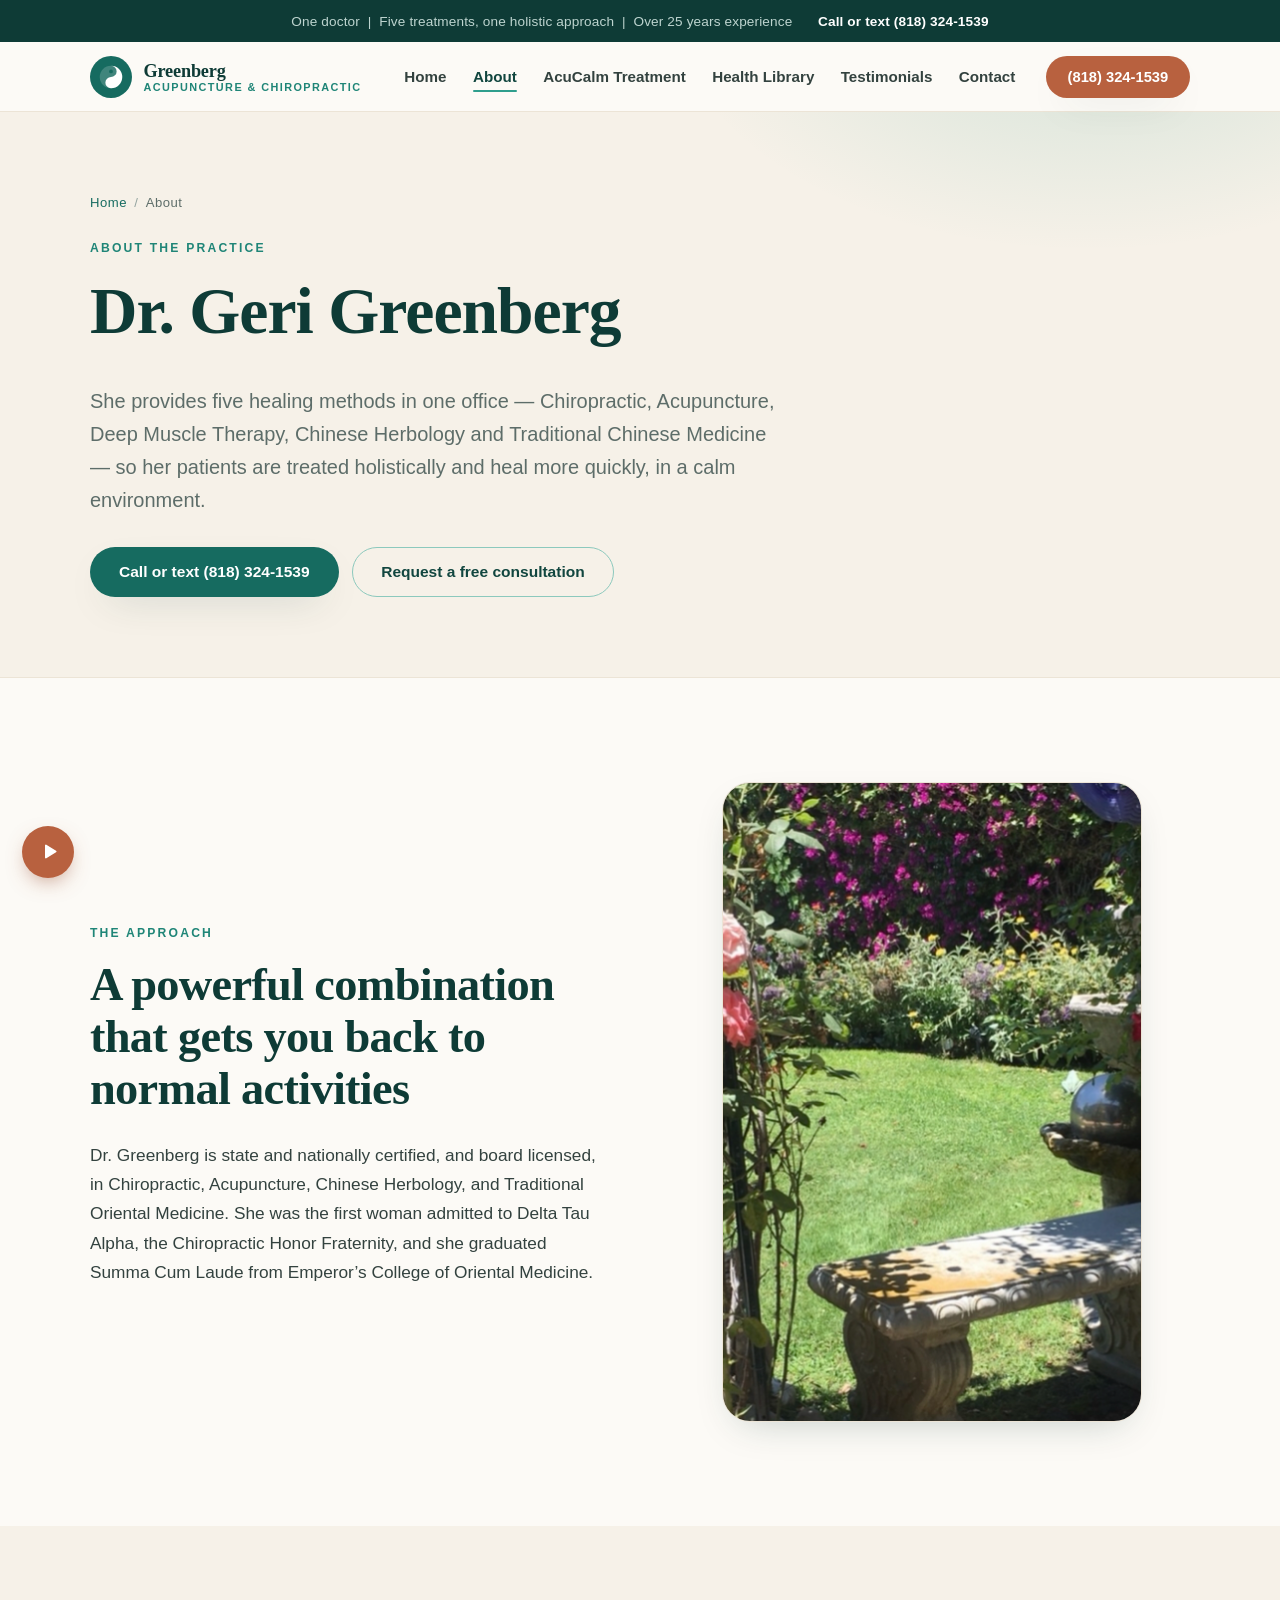
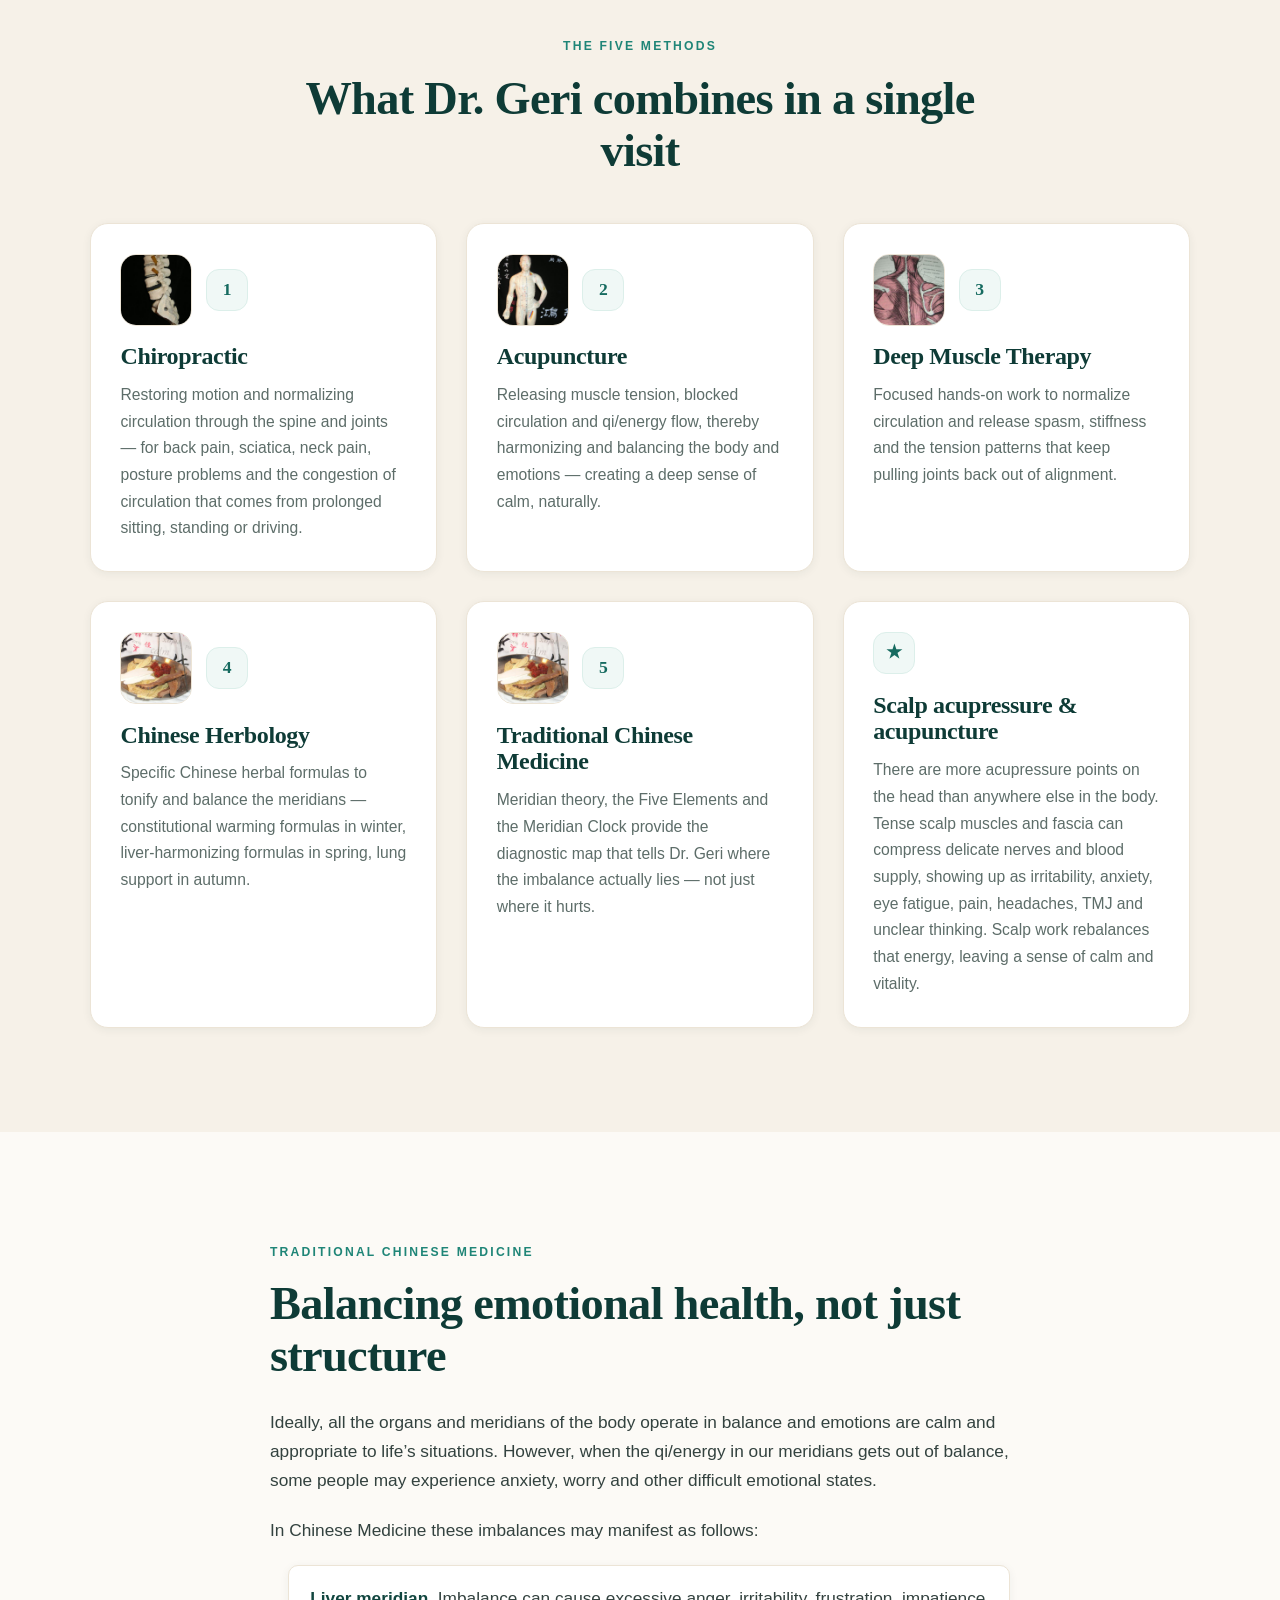
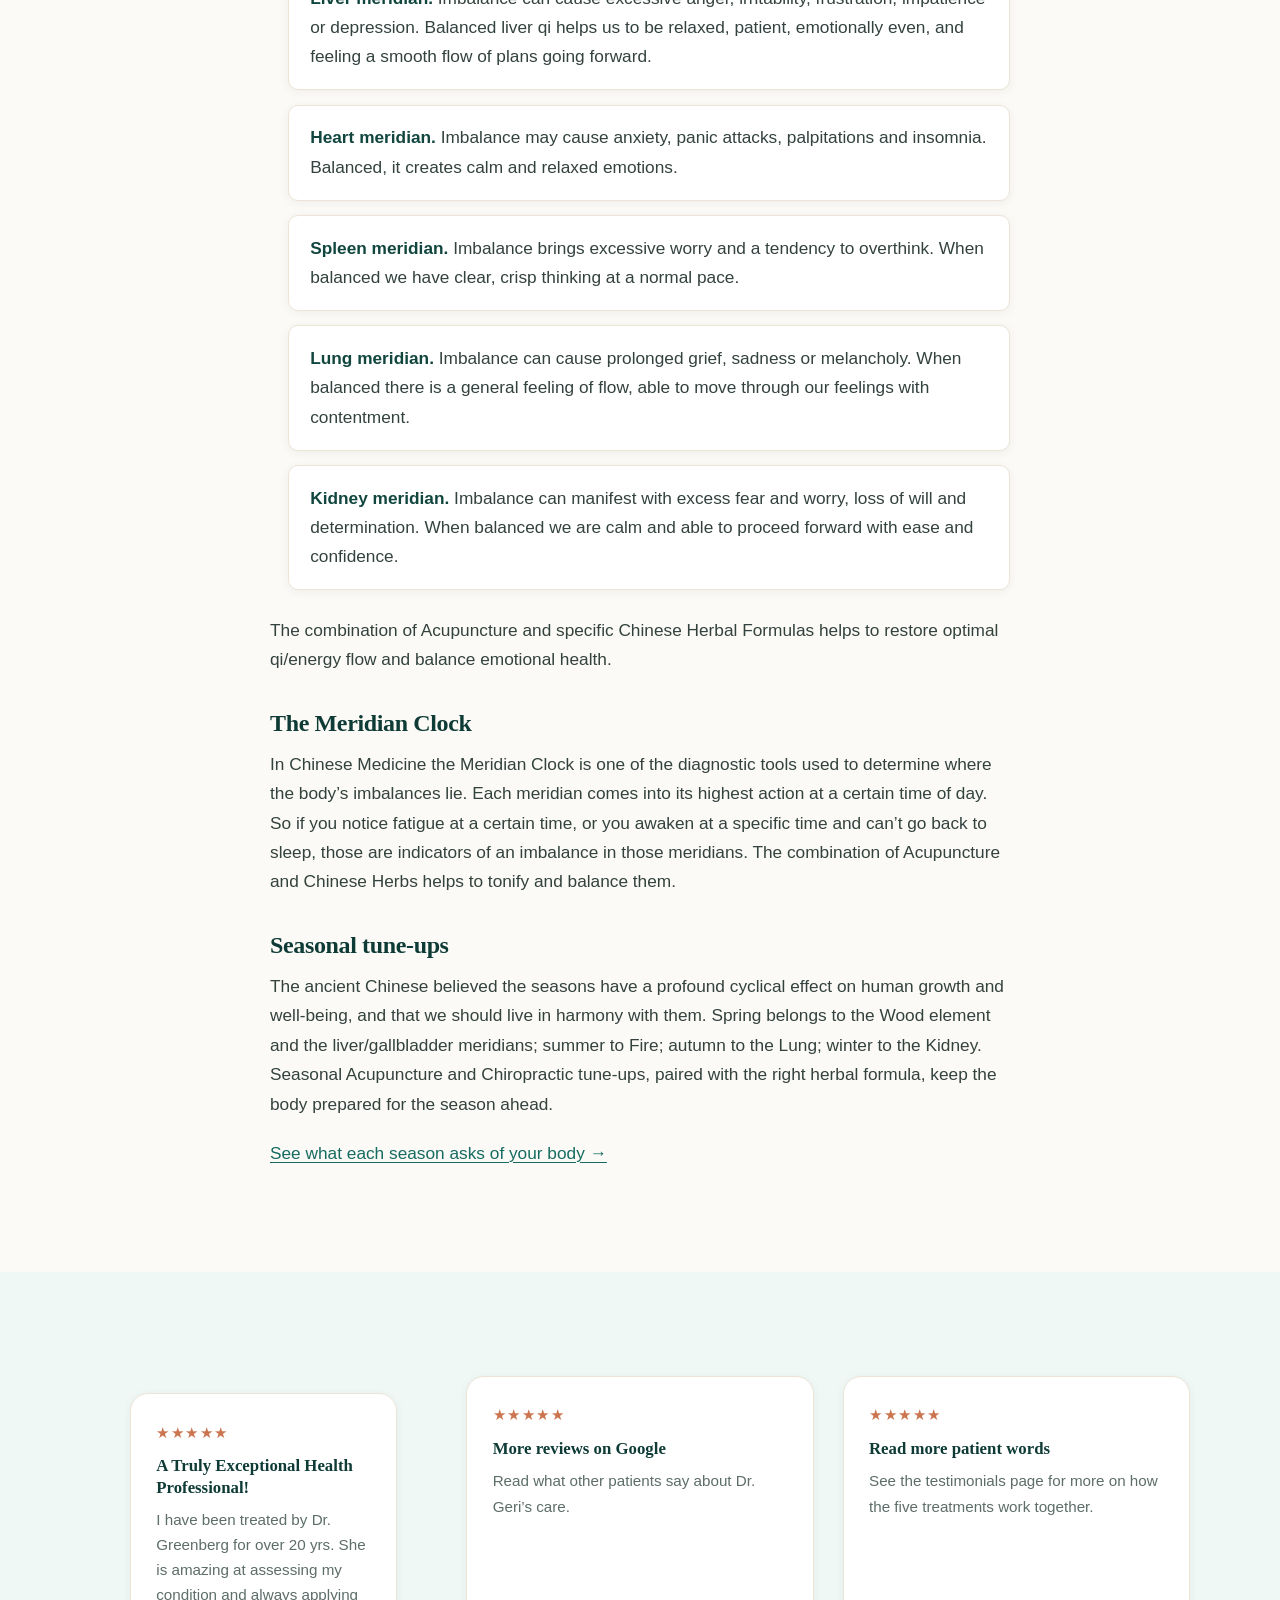
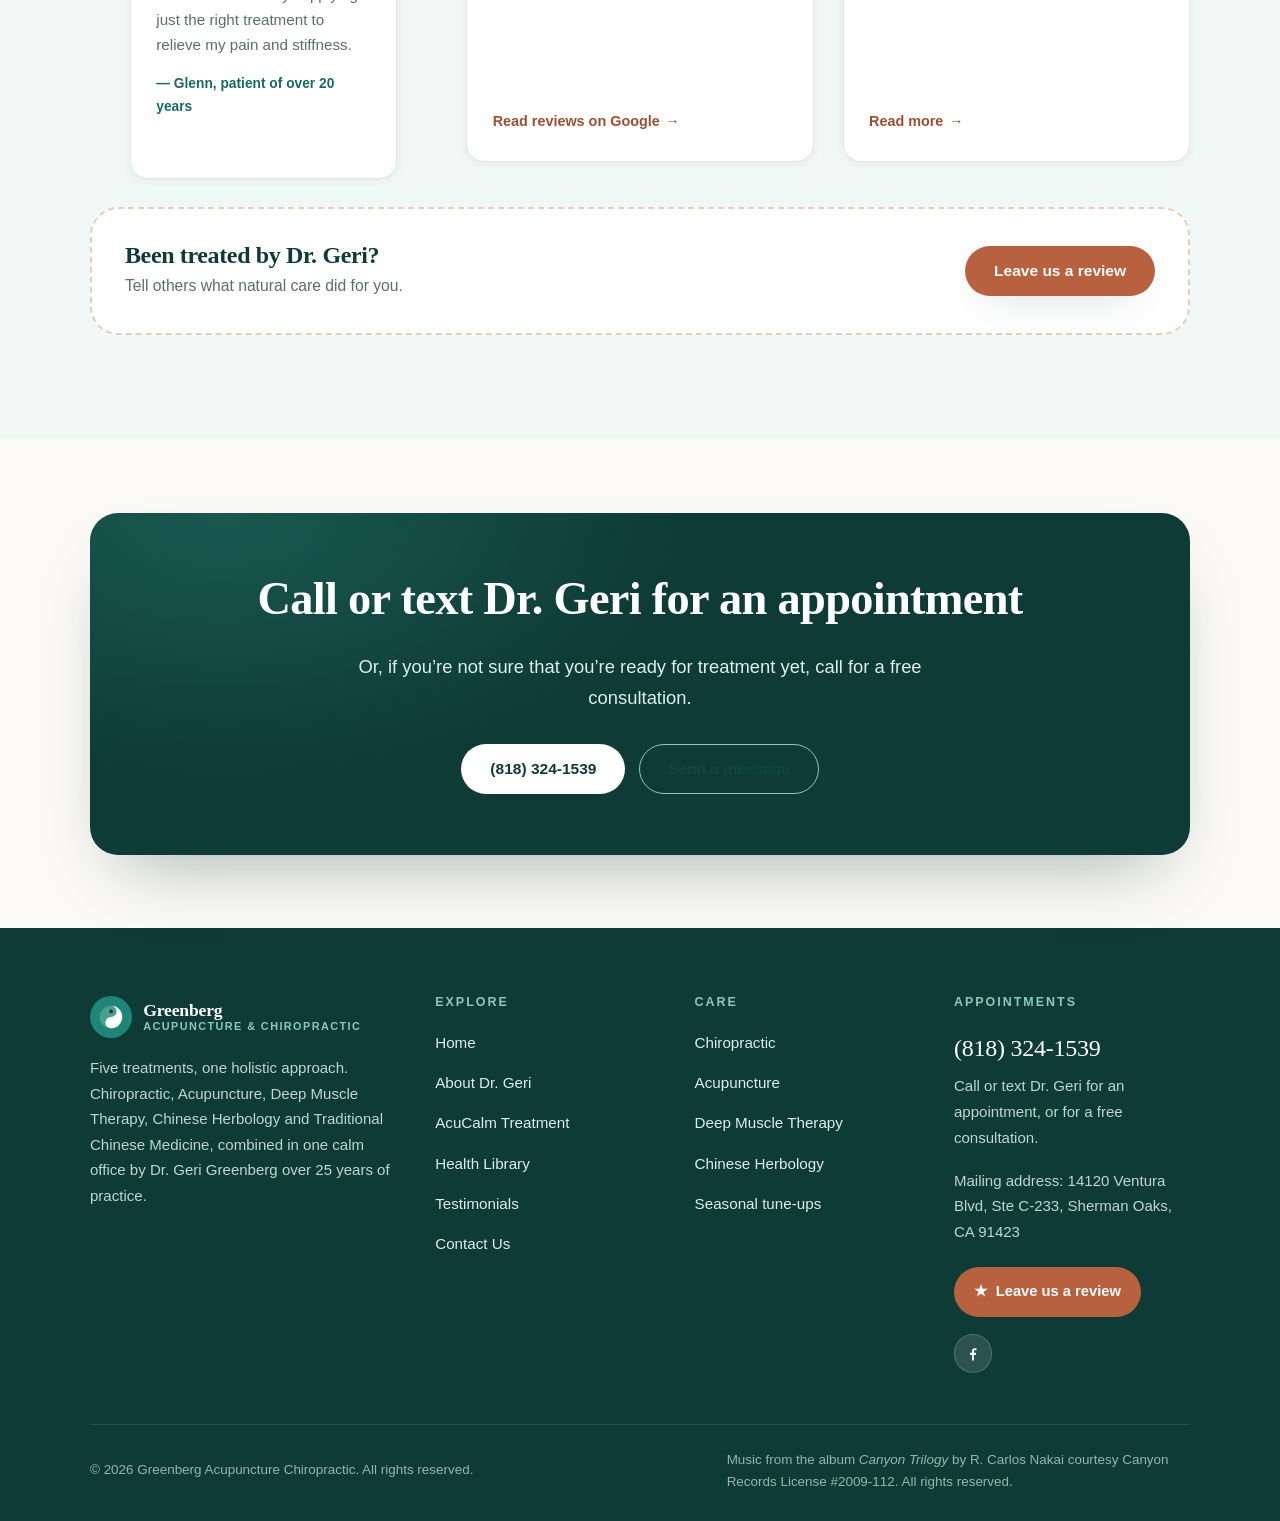
==== commit 2fe04a33: "edit: Two changes only, do not change anything else. 1) Footer on every page:" ====
--- a/about/index.html
+++ b/about/index.html
@@ -82,11 +82,6 @@
   <section class="section">
     <div class="wrap">
       <div class="split">
-        <div class="split__media reveal">
-          <img src="/images/source/02-image3.jpg"
-               alt="Illustration of the Greenberg Acupuncture &amp; Chiropractic office entrance, with its teal sign and front door"
-               width="640" height="800" loading="lazy">
-        </div>
         <div class="split__content reveal prose">
           <span class="eyebrow">The approach</span>
           <h2>A powerful combination that gets you back to normal activities</h2>
@@ -96,6 +91,11 @@
             admitted to Delta Tau Alpha, the Chiropractic Honor Fraternity, and she graduated Summa Cum
             Laude from Emperor&rsquo;s College of Oriental Medicine.
           </p>
+        </div>
+        <div class="split__media reveal">
+          <img src="/images/source/dr-geri-garden.png"
+               alt="Garden at Dr. Geri's practice"
+               width="572" height="640" loading="lazy">
         </div>
       </div>
     </div>
@@ -379,10 +379,6 @@
              aria-label="Greenberg Acupuncture &amp; Chiropractic on Facebook" title="Facebook">
             <svg viewBox="0 0 24 24" aria-hidden="true"><path d="M13.5 21v-7.5h2.6l.4-3h-3V8.6c0-.87.24-1.46 1.49-1.46H17V4.44c-.28-.04-1.2-.12-2.27-.12-2.25 0-3.79 1.37-3.79 3.89V10.5H8.3v3h2.64V21z"/></svg>
           </a>
-          <a href="https://www.youtube.com/watch?v=cxCsjGUCjfk" target="_blank" rel="noopener"
-             aria-label="Greenberg Acupuncture &amp; Chiropractic on YouTube" title="YouTube">
-            <svg viewBox="0 0 24 24" aria-hidden="true"><path d="M21.6 7.9a2.5 2.5 0 0 0-1.76-1.77C18.25 5.7 12 5.7 12 5.7s-6.25 0-7.84.43A2.5 2.5 0 0 0 2.4 7.9C2 9.5 2 12 2 12s0 2.5.4 4.1a2.5 2.5 0 0 0 1.76 1.77C5.75 18.3 12 18.3 12 18.3s6.25 0 7.84-.43a2.5 2.5 0 0 0 1.76-1.77C22 14.5 22 12 22 12s0-2.5-.4-4.1zM10.1 15.02V8.98L15.3 12z"/></svg>
-          </a>
         </div>
       </div>
     </div>
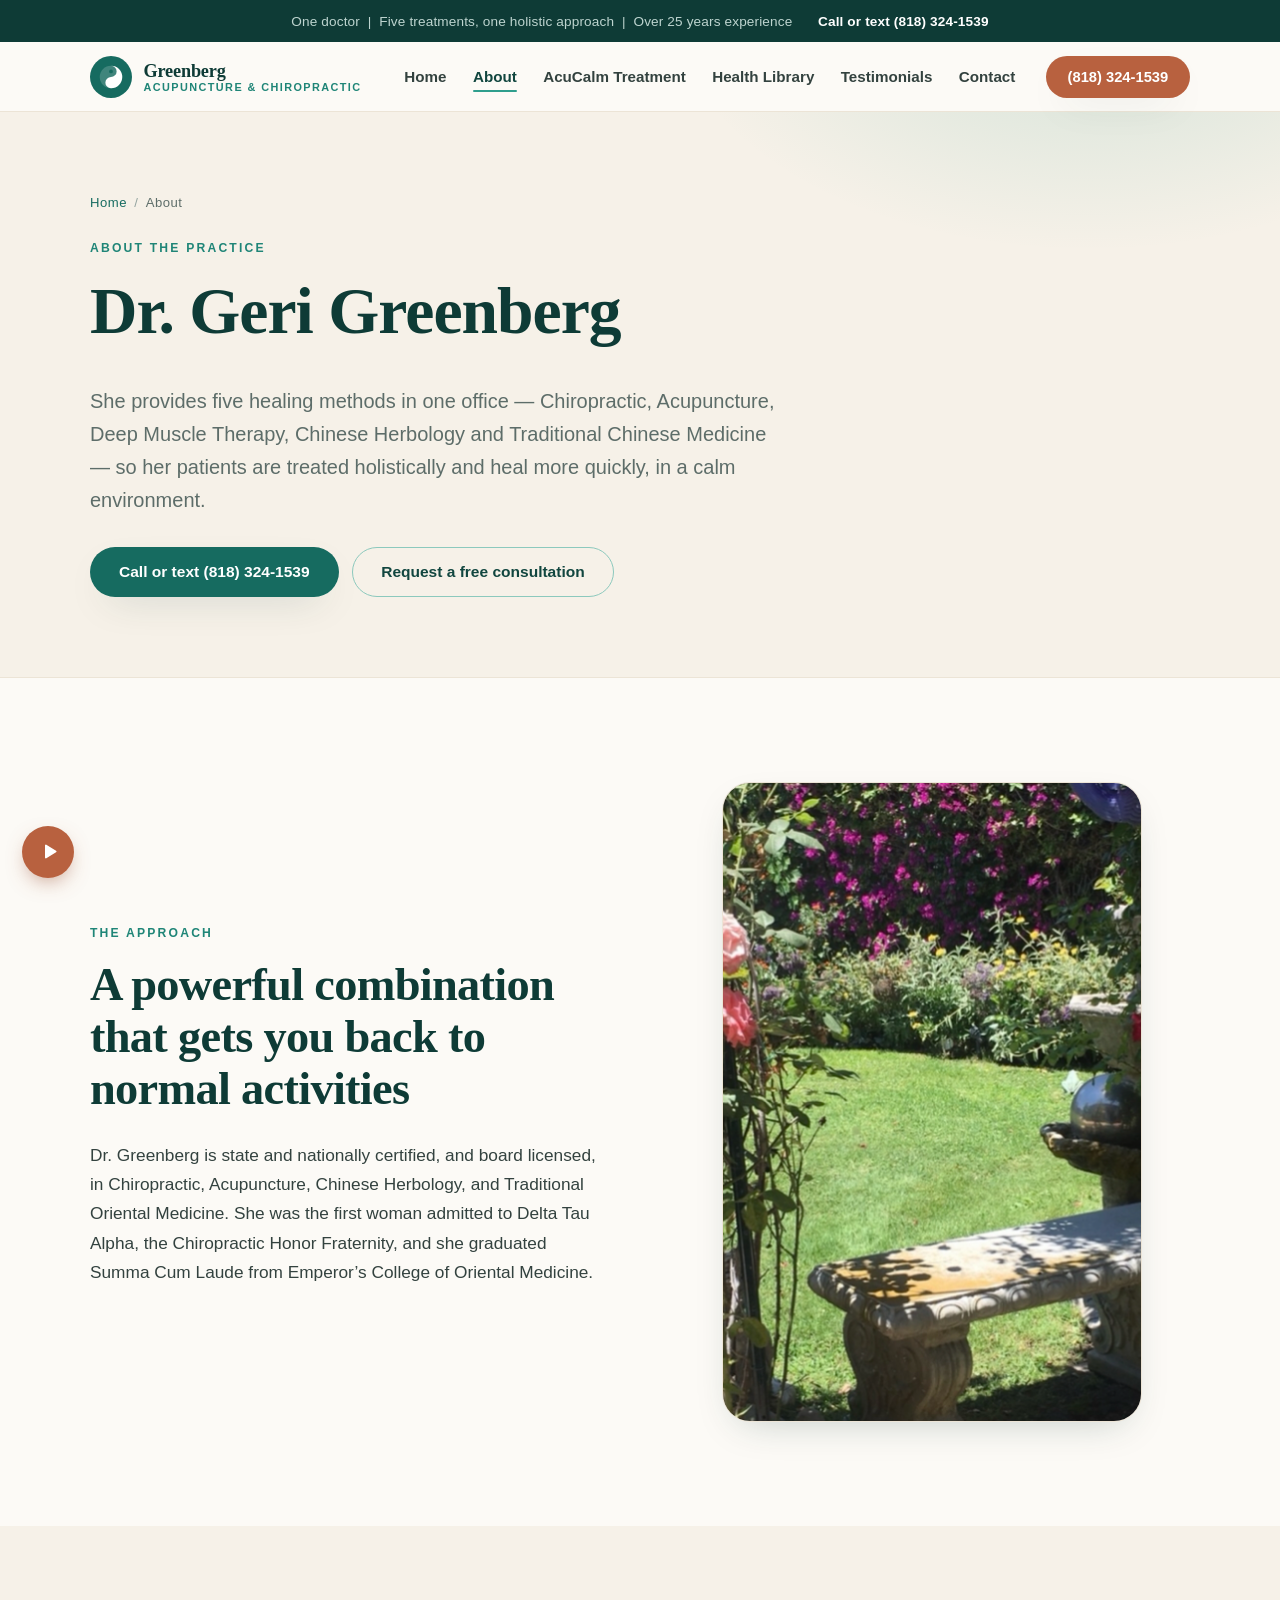
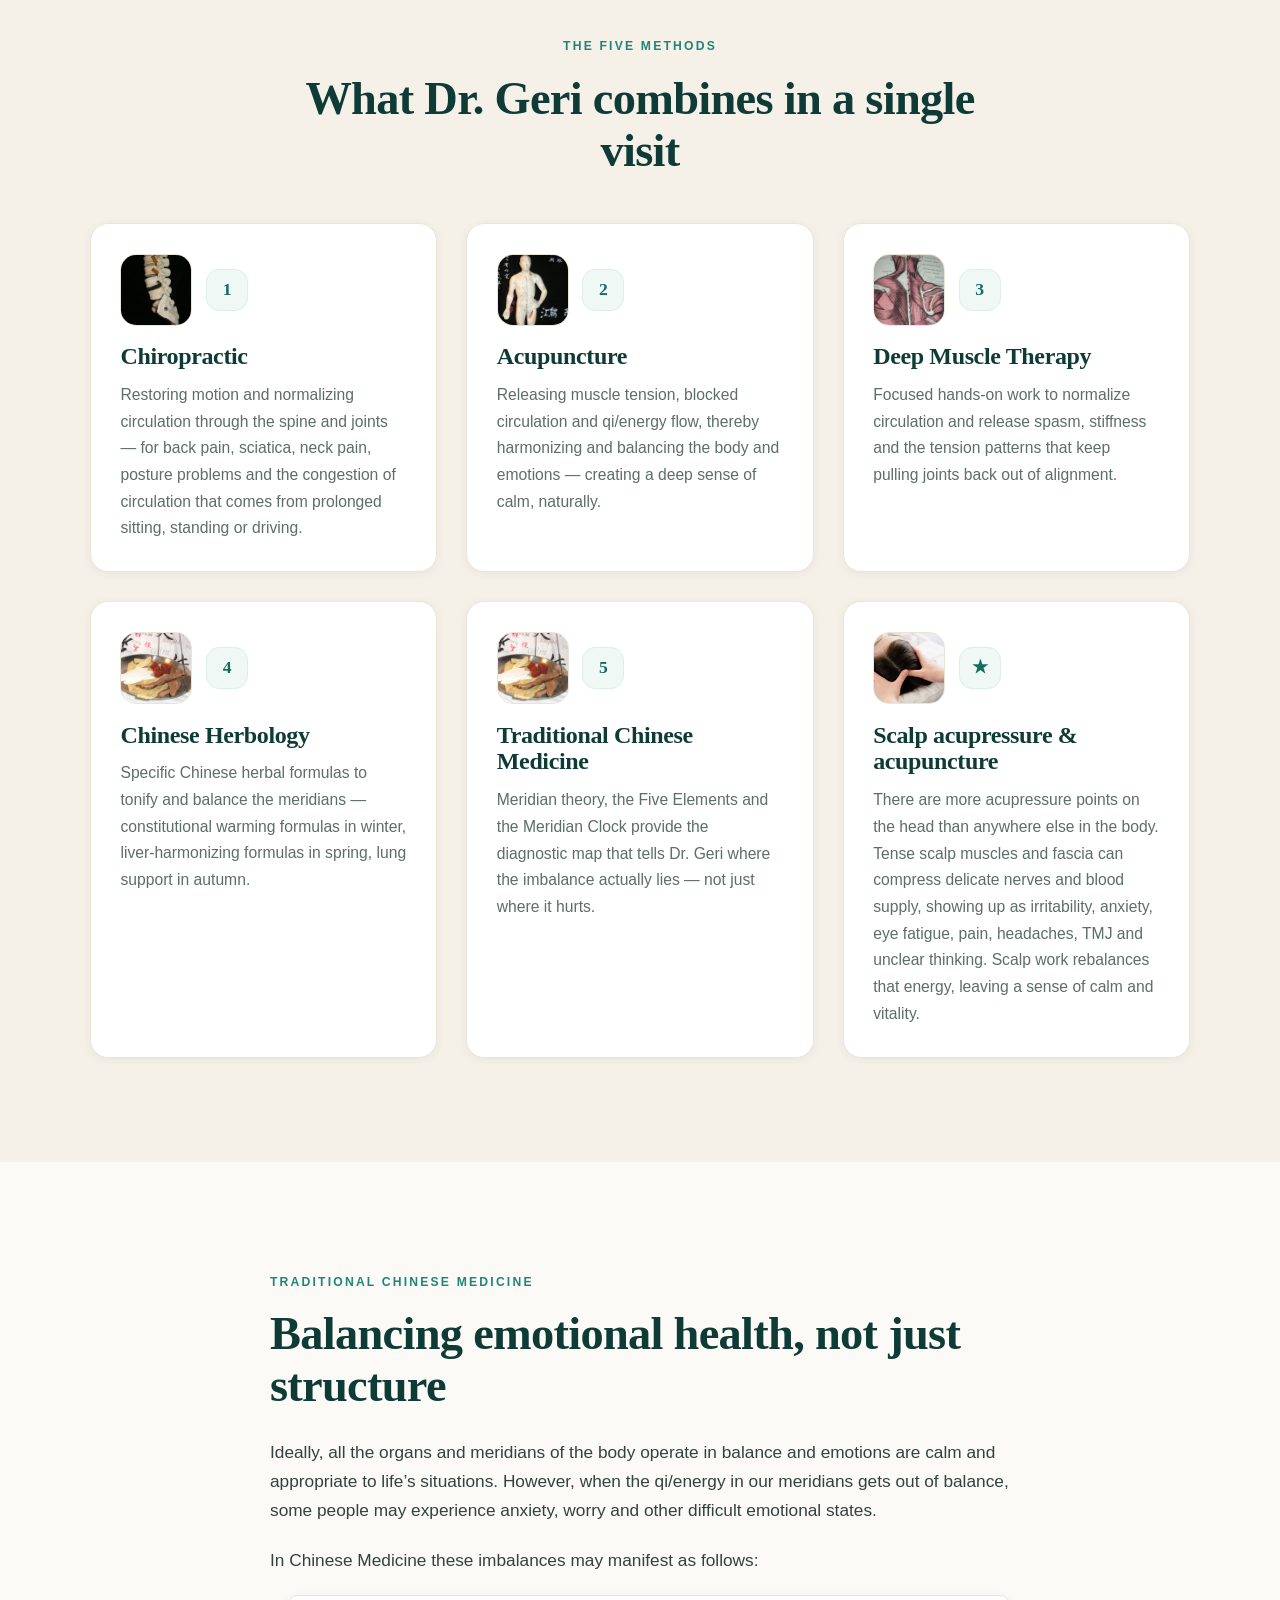
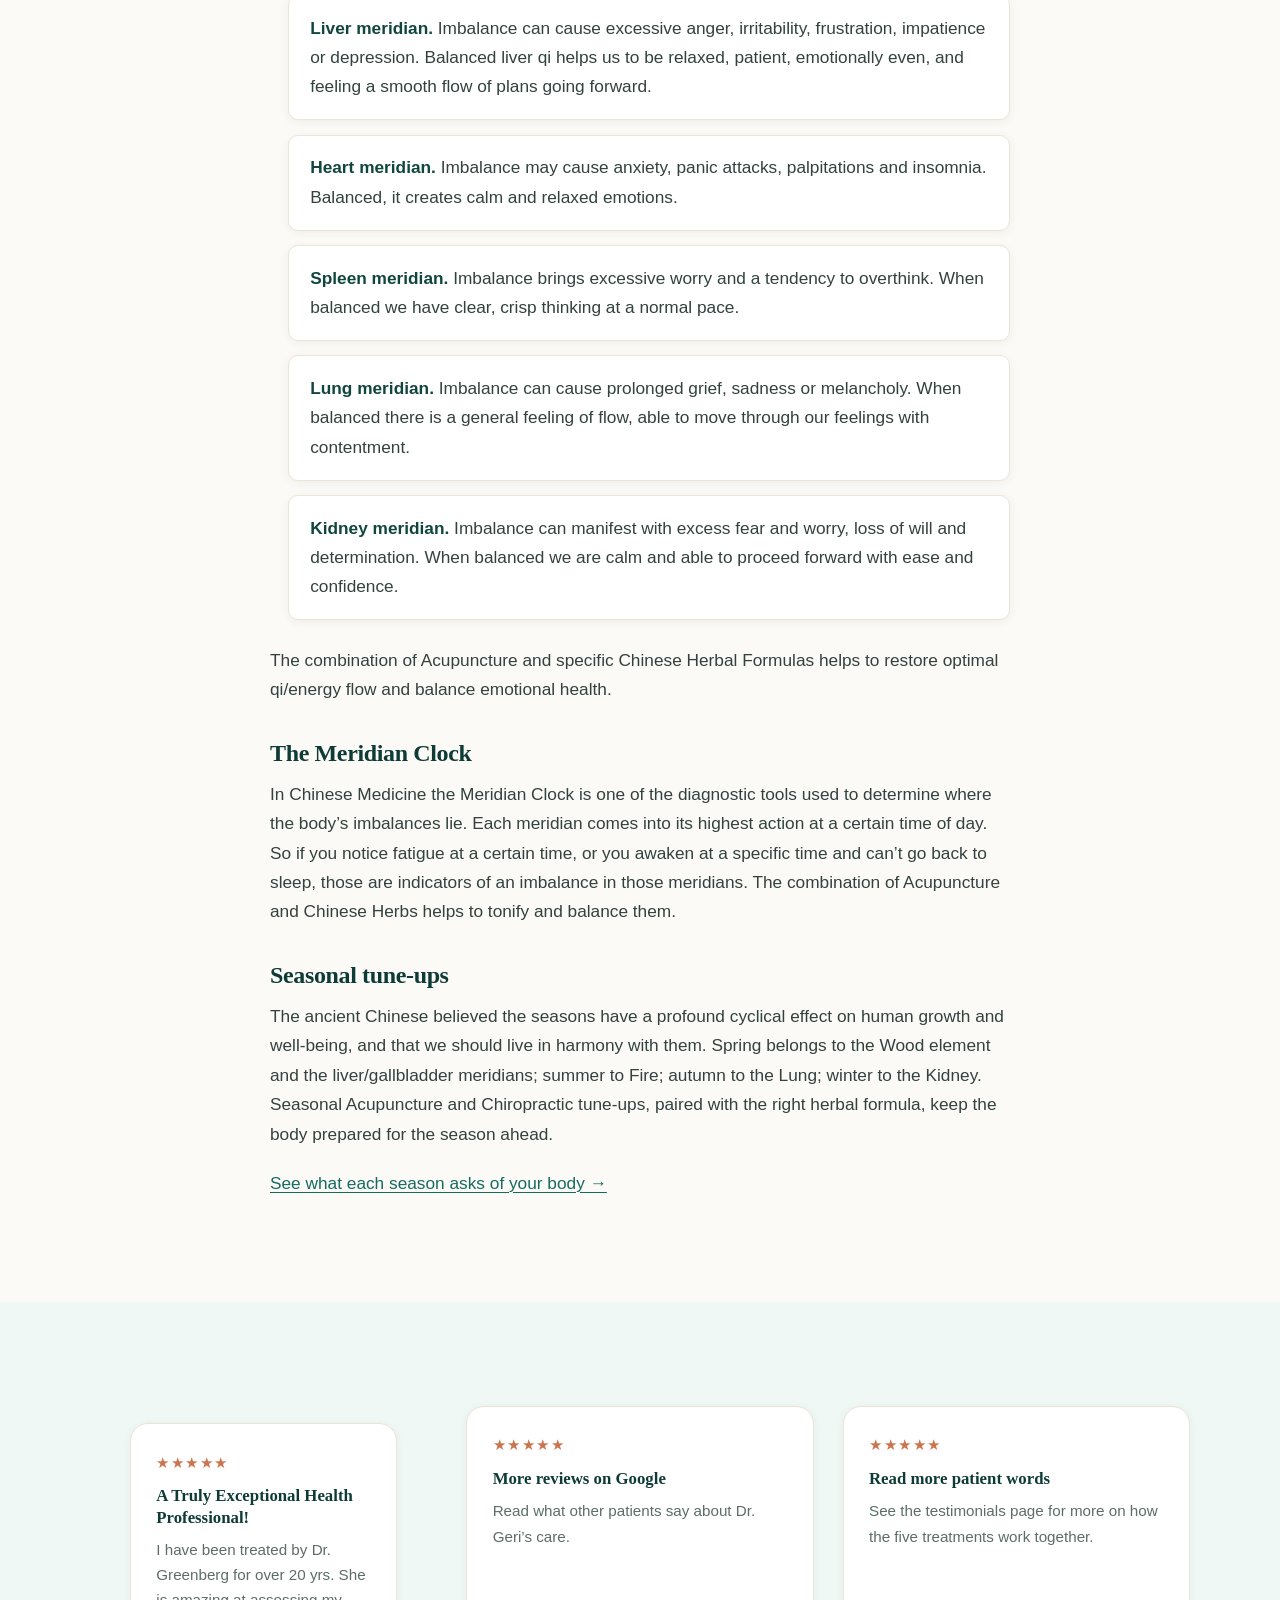
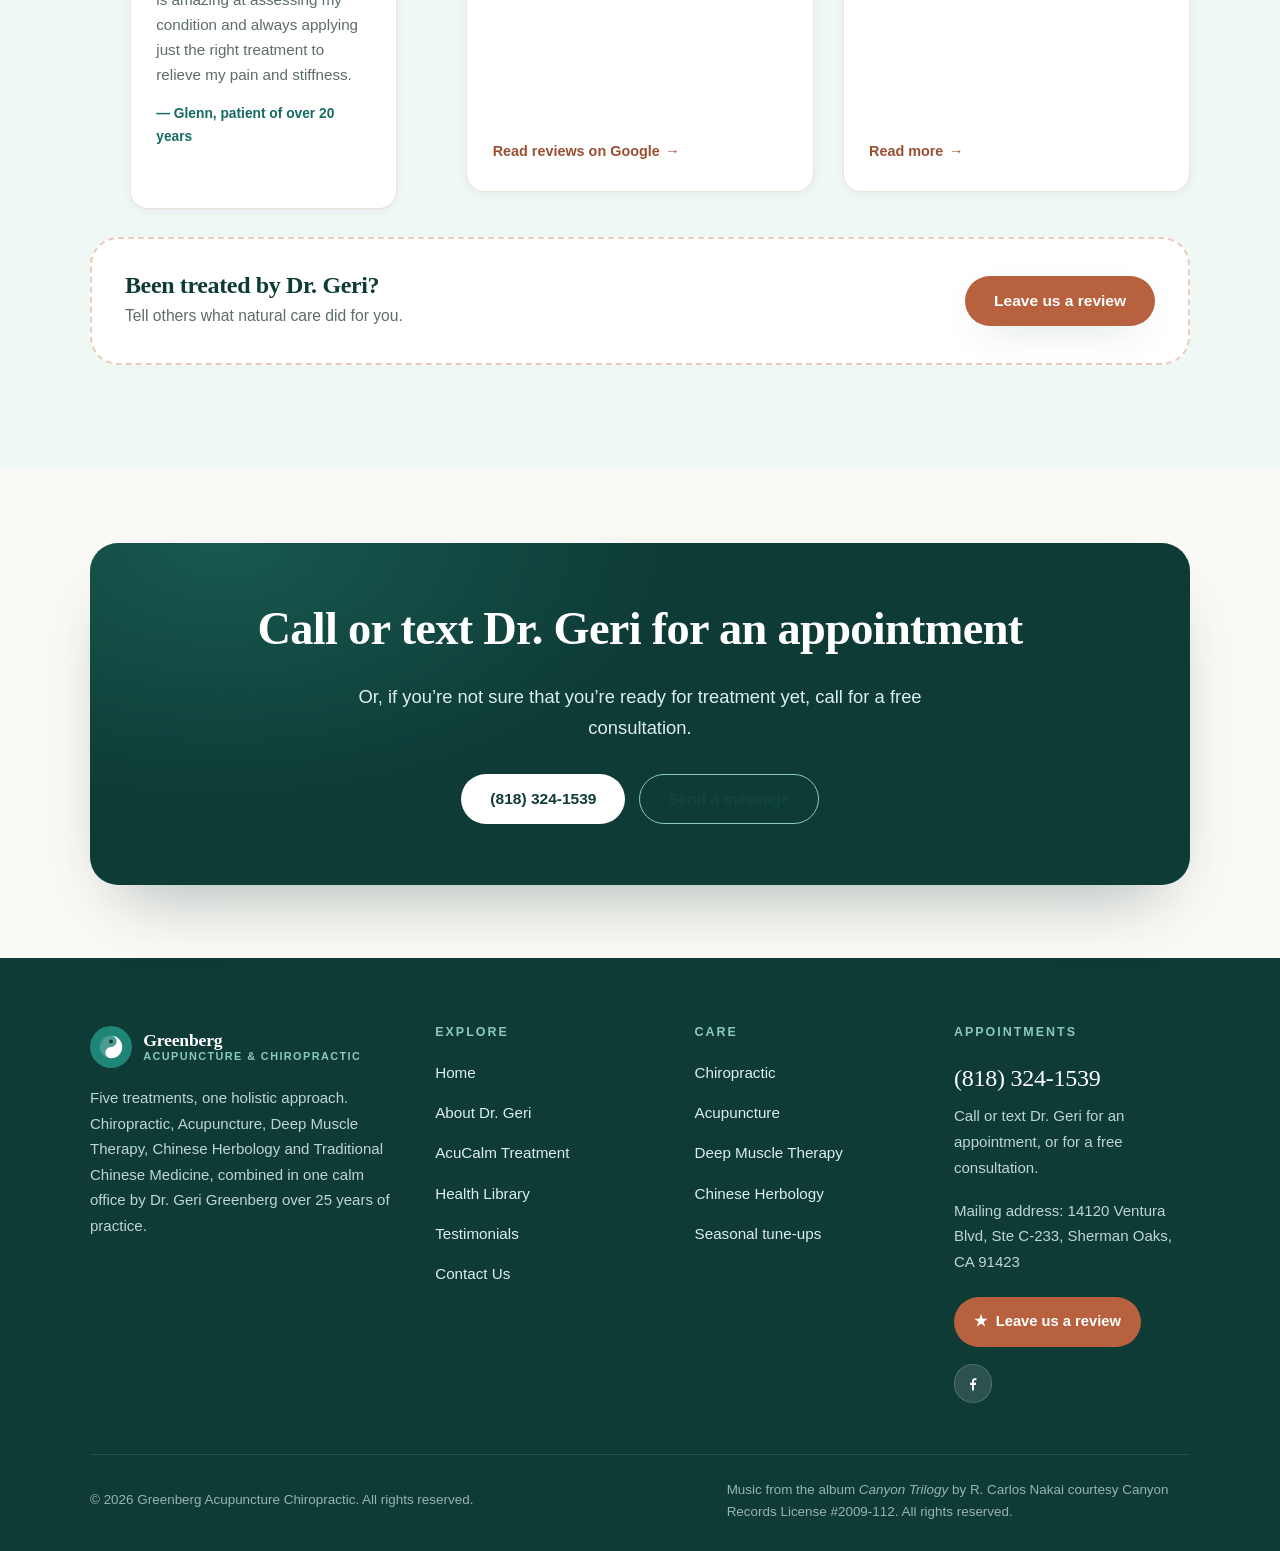
==== commit 208569de: "edit: Bounded corrective follow-up to succeeded original edit 3a39a0c0-79f1-47" ====
--- a/about/index.html
+++ b/about/index.html
@@ -176,7 +176,14 @@
           </p>
         </article>
         <article class="card reveal">
-          <span class="card__num" aria-hidden="true">&#9733;</span>
+          <div class="card__top">
+            <span class="shot-frame shot-frame--scalp shot-frame--thumb">
+              <img src="/images/source/scalp-acupressure.jpg"
+                   alt="Practitioner&rsquo;s hands resting on a reclining client&rsquo;s head during scalp acupressure"
+                   width="1091" height="895" loading="lazy">
+            </span>
+            <span class="card__num" aria-hidden="true">&#9733;</span>
+          </div>
           <h3>Scalp acupressure &amp; acupuncture</h3>
           <p>
             There are more acupressure points on the head than anywhere else in the body. Tense scalp
@@ -298,8 +305,7 @@
           <h3>Been treated by Dr. Geri?</h3>
           <p>Tell others what natural care did for you.</p>
         </div>
-        <a class="btn btn--rust" href="https://www.google.com/maps/search/?api=1&amp;query=Greenberg+Acupuncture+%26+Chiropractic+Sherman+Oaks+CA"
-           target="_blank" rel="noopener">Leave us a review</a>
+        <a class="btn btn--rust" href="/review">Leave us a review</a>
       </div>
     </div>
   </section>
@@ -370,8 +376,7 @@
         <a class="footer-phone" href="tel:+18183241539">(818) 324-1539</a>
         <p style="margin-bottom:1.1rem;">Call or text Dr. Geri for an appointment, or for a free consultation.</p>
         <p style="margin-bottom:1.1rem;">Mailing address: 14120 Ventura Blvd, Ste C-233, Sherman Oaks, CA 91423</p>
-        <a class="footer-review" href="https://www.google.com/maps/search/?api=1&amp;query=Greenberg+Acupuncture+%26+Chiropractic+Sherman+Oaks+CA"
-           target="_blank" rel="noopener">
+        <a class="footer-review" href="/review">
           <span aria-hidden="true">★</span> Leave us a review
         </a>
         <div class="footer-social">
--- a/assets/css/styles.css
+++ b/assets/css/styles.css
@@ -929,6 +929,21 @@
 }
 .yinyang svg { width: 62%; height: auto; display: block; }
 
+/* Card-sized emblem that sits in a .card__top row next to the badge and thumbnail. */
+.yinyang--chip {
+  flex: none;
+  width: 48px;
+  height: 48px;
+  max-width: none;
+  margin-inline: 0;
+}
+/* Terracotta variant (AcuCalm card on the home page). */
+.yinyang--rust {
+  color: var(--rust-600);
+  background: radial-gradient(circle at 50% 50%, var(--rust-100), var(--rust-200));
+  border-color: var(--rust-200);
+}
+
 /* ---------------- Background music toggle ---------------- */
 
 .music-toggle {
@@ -1488,3 +1503,85 @@
   }
   .reveal { opacity: 1; transform: none; }
 }
+
+/* ---------------- Office door watercolor crop ---------------- */
+/* The lower strip of /images/source/02-image3.jpg (640 x 876) carries the old street
+   numbers painted on the doormat. These wrappers clip that strip with overflow:hidden,
+   keeping the door, the sign and the artwork above the numbers visible. */
+.door-crop {
+  display: block;
+  position: relative;
+  overflow: hidden;
+  line-height: 0;
+}
+.door-crop > img {
+  display: block;
+  width: 100%;
+  max-width: none;
+  height: auto;
+  margin: 0;
+  border-radius: 0;
+  box-shadow: none;
+}
+/* Standalone: show the top 80% of the watercolor (640 x 876 -> 640 x 700). */
+.door-crop--full { aspect-ratio: 640 / 700; }
+
+.split__media .door-crop {
+  max-width: 420px;
+  margin-inline: auto;
+  border-radius: var(--radius-lg);
+  box-shadow: var(--shadow);
+}
+
+/* Inside a flush card the watercolor keeps the same fixed band as its neighbours; the
+   band is taken from the upper part of the artwork so no doormat number can show. */
+.card__img.door-crop > img { transform: translateY(-20%); }
+
+/* ---------------- Framed client photo (screenshot source) ---------------- */
+/* The supplied scalp file is a screenshot: this frame shows only the rounded photo
+   inside it (source window x 34..926, y 91..681 of 1091 x 895) and clips the white
+   margins and the page fragments below it. */
+.shot-frame {
+  display: block;
+  position: relative;
+  overflow: hidden;
+  background: var(--sand-200);
+}
+.shot-frame > img {
+  position: absolute;
+  display: block;
+  max-width: none;
+  height: auto;
+  top: 50%;
+}
+.shot-frame--scalp > img {
+  width: 122.31%;      /* 1091 / 892 */
+  left: -3.81%;        /* -34 / 892 */
+  margin-top: -43.27%; /* centres the photo window (source y 91..681) in the band */
+}
+.lib-card > .shot-frame { height: 140px; }
+
+/* Same screenshot as a 72px square card thumbnail: the photo window is scaled to
+   cover the square, so only the hands-on-head photograph shows. */
+.shot-frame--thumb {
+  flex: none;
+  width: 72px;
+  height: 72px;
+  border-radius: 16px;
+  border: 1px solid var(--sand-200);
+}
+.shot-frame--scalp.shot-frame--thumb > img {
+  width: 195.2%;
+  left: -35.9%;
+  margin-top: -69%;
+}
+
+/* ---------------- Small supporting photo inside a card ---------------- */
+.card__photo {
+  display: block;
+  width: 100%;
+  max-width: 200px;
+  height: auto;
+  border-radius: var(--radius-sm);
+  margin: 0 0 1.1rem;
+}
